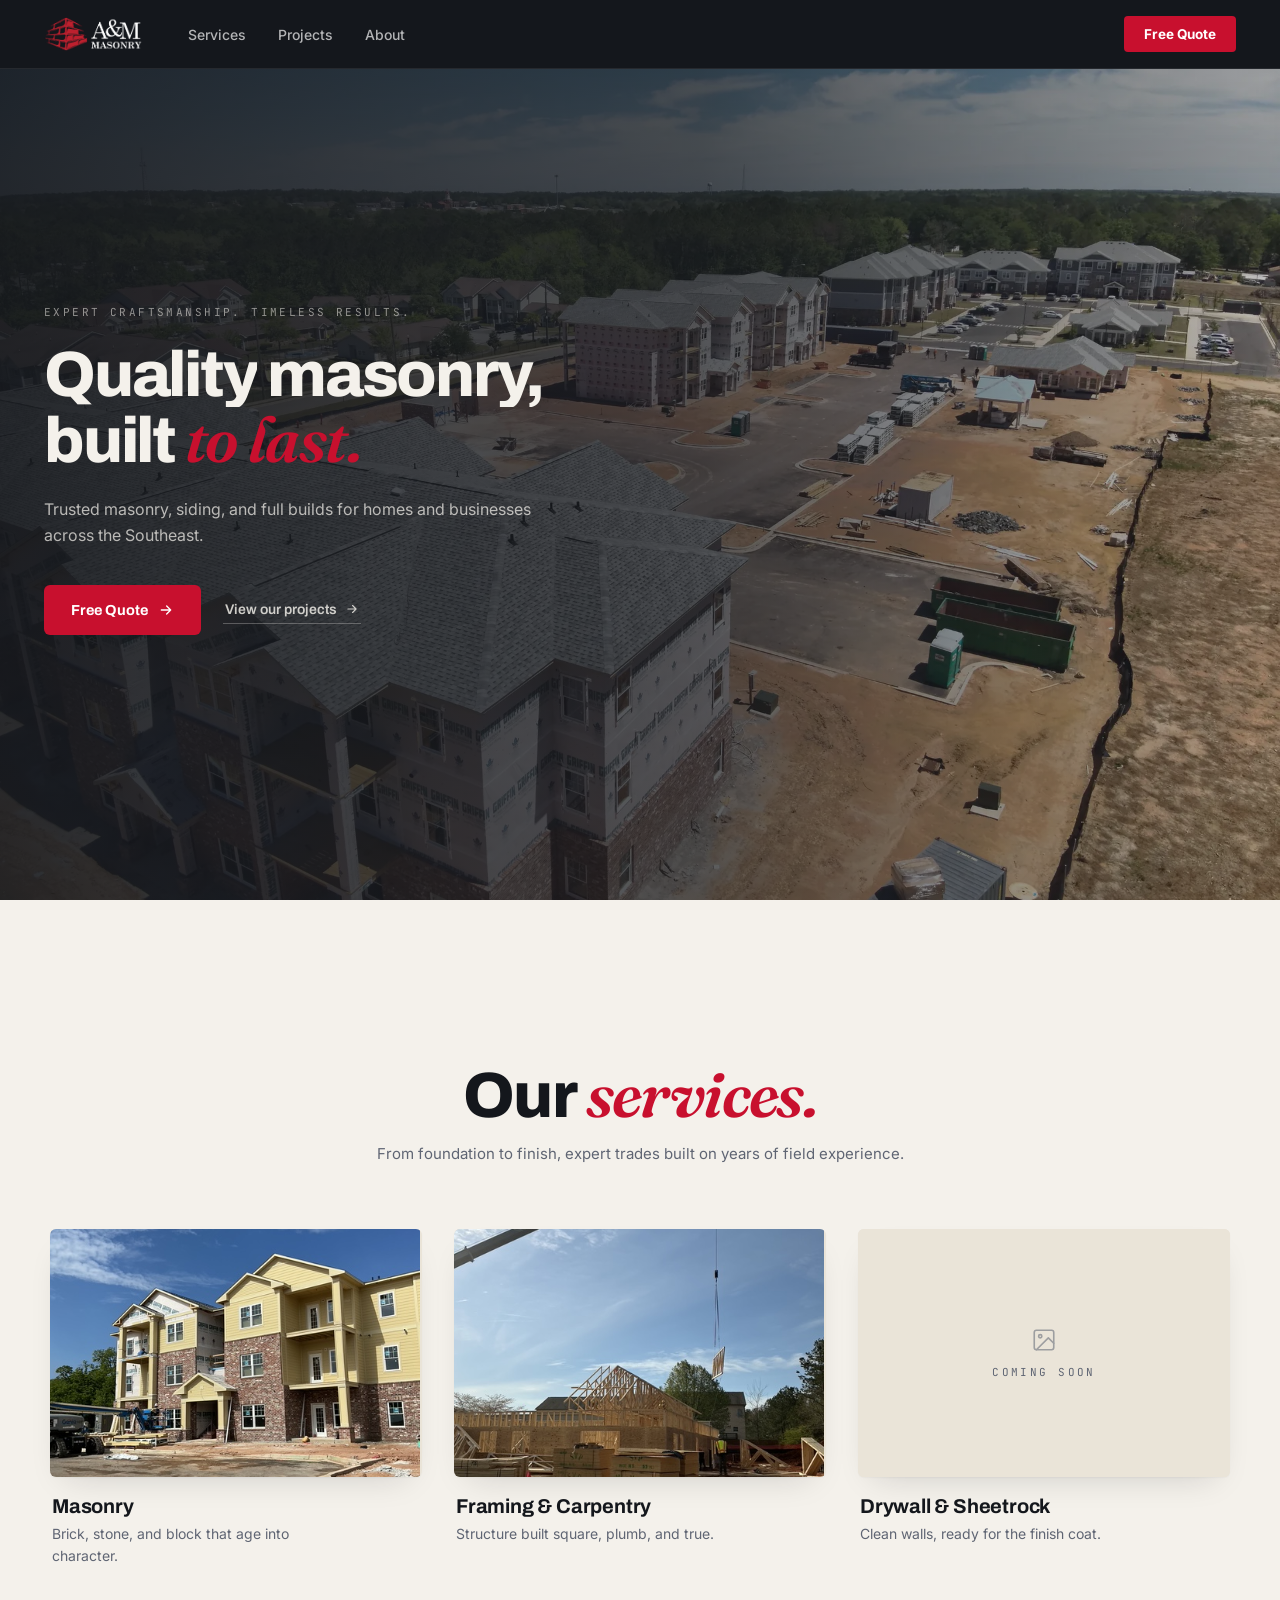
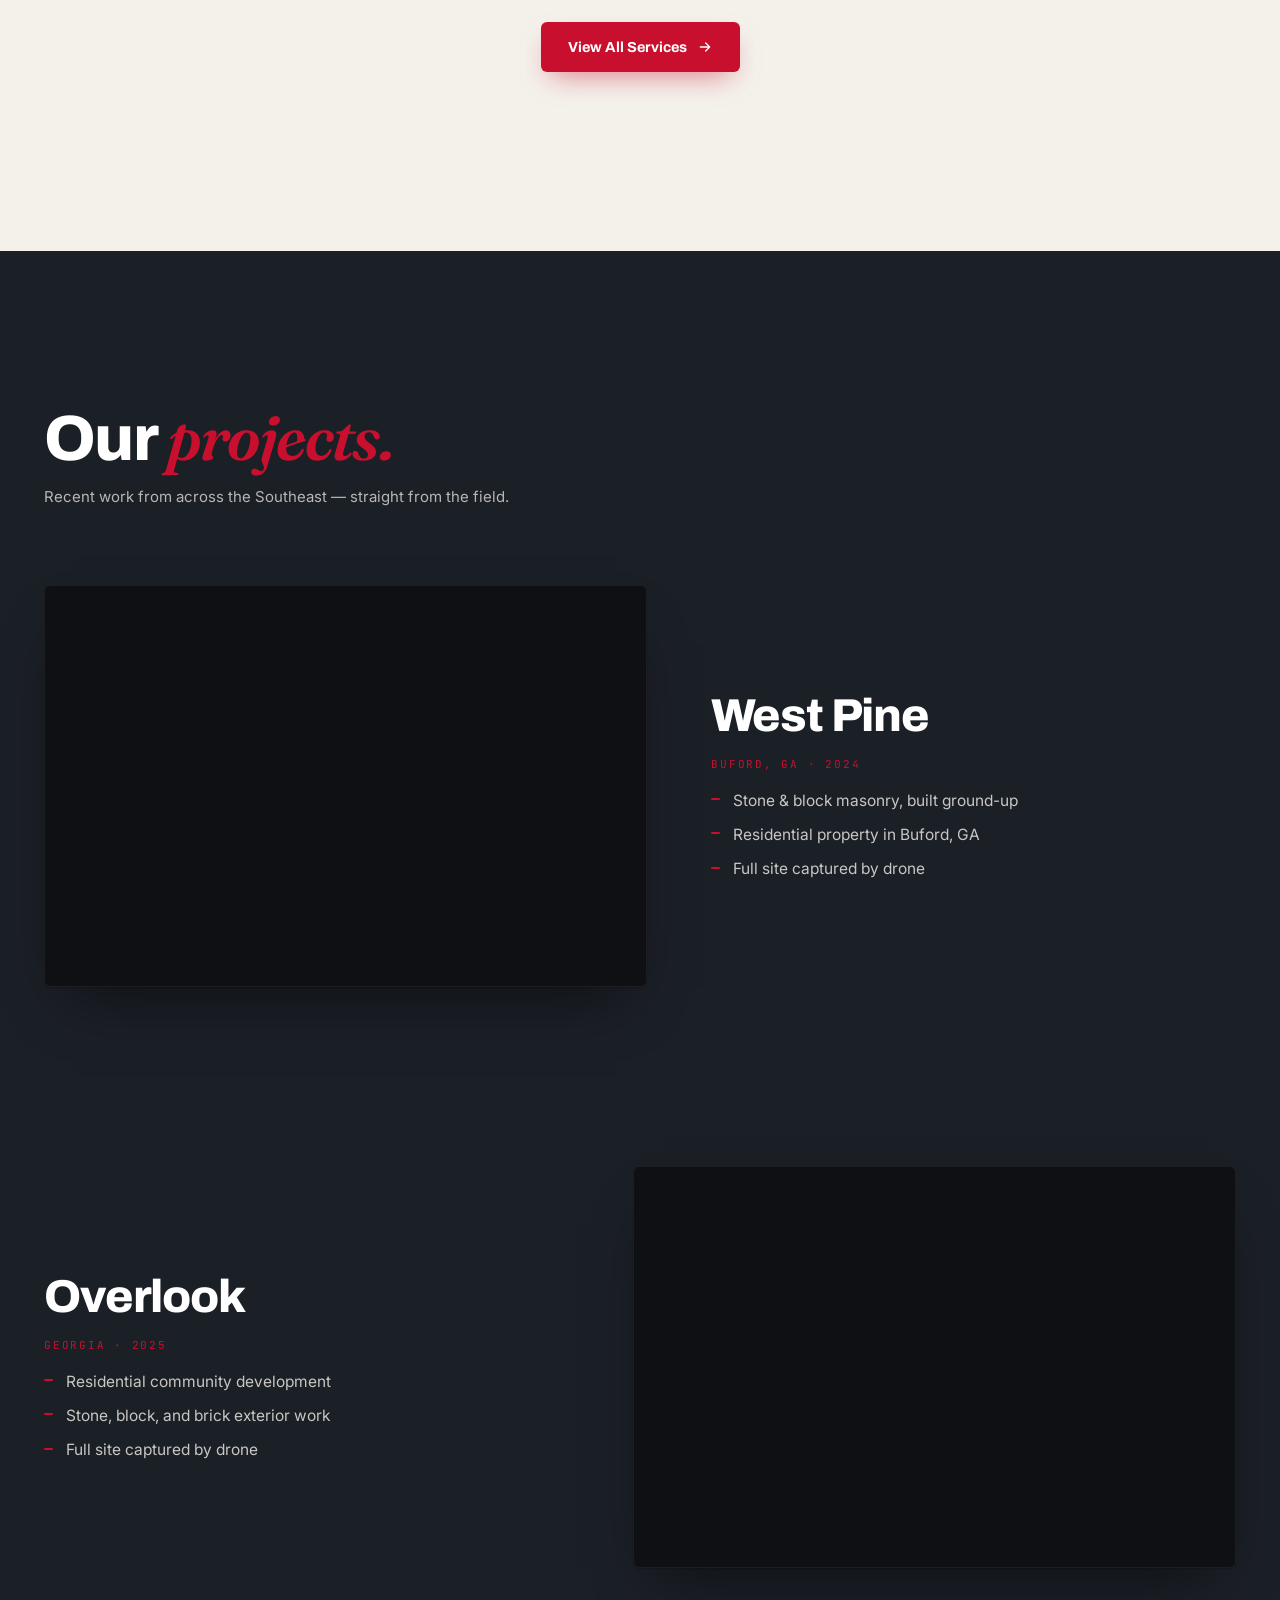
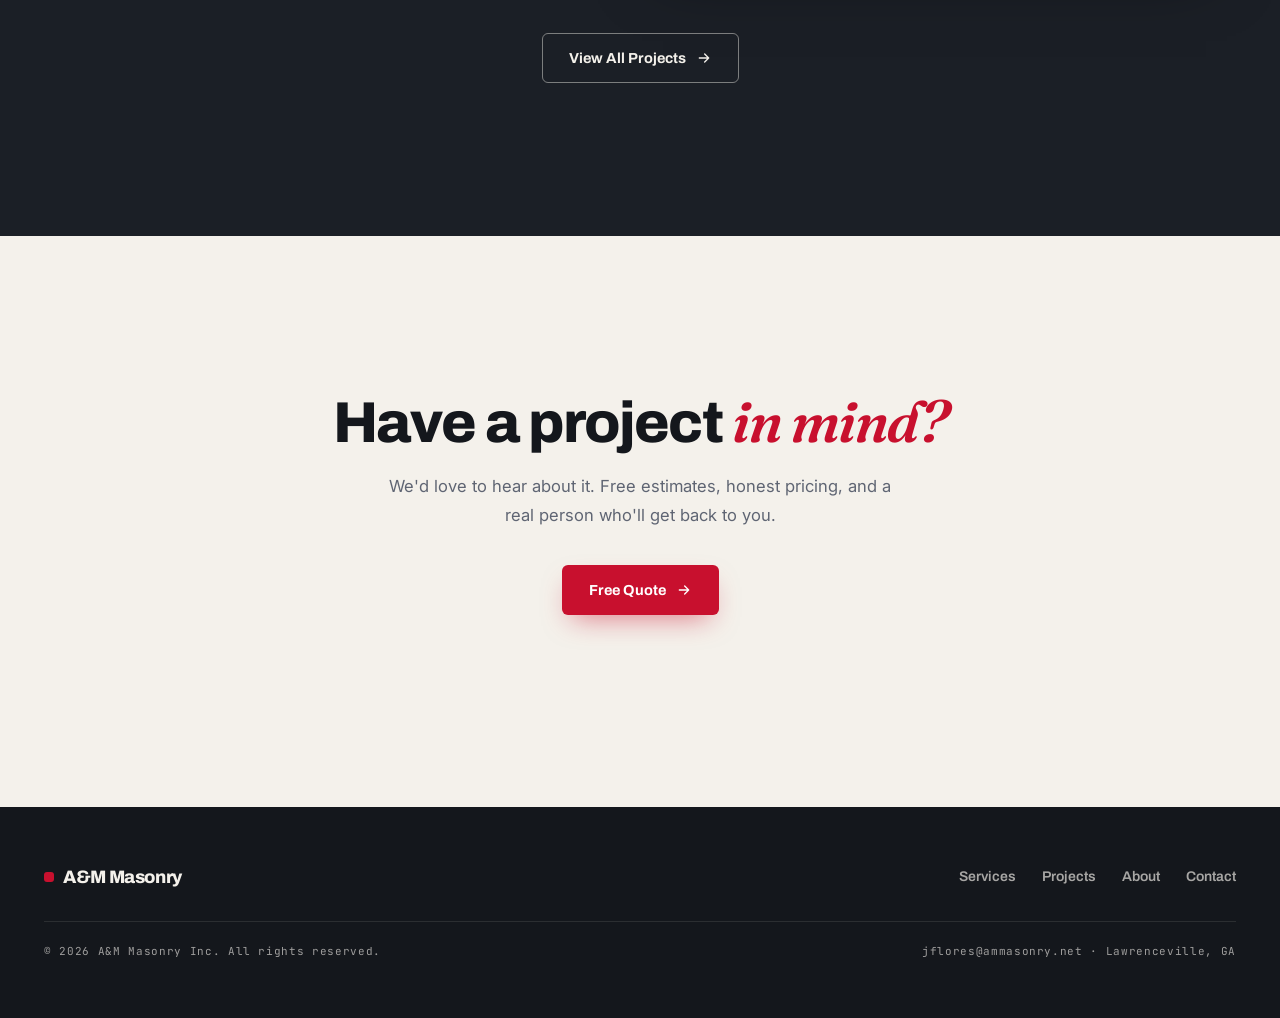
==== website/index.html @ 7e92945b "Remove the homepage intro section before services Drops the "Built on craftsmanship / Backed by expe" ====
<!doctype html>
<html lang="en">
<head>
<meta charset="utf-8" />
<meta name="viewport" content="width=device-width,initial-scale=1" />
<script>document.documentElement.classList.add('js');</script>
<title>A&amp;M Masonry Inc | Expert Masonry Services in Lawrenceville, GA</title>
<meta name="description" content="Trusted masonry, siding, and construction services in Lawrenceville, GA. Family-owned and fully insured." />
<meta property="og:type" content="website" />
<meta property="og:title" content="A&amp;M Masonry Inc | Expert Masonry Services in Lawrenceville, GA" />
<meta property="og:description" content="Trusted masonry, siding, and construction services in Lawrenceville, GA. Family-owned and fully insured." />
<meta property="og:image" content="https://ammasonryinc.co/assets/img/og-cover.jpg" />
<meta name="twitter:card" content="summary_large_image" />
<meta property="og:image:width" content="1200" />
<meta property="og:image:height" content="630" />
<meta property="og:image:alt" content="A&amp;M Masonry brick and stone exterior work" />
<meta property="og:url" content="https://ammasonryinc.co/" />
<meta property="og:site_name" content="A&amp;M Masonry Inc" />
<link rel="canonical" href="https://ammasonryinc.co/" />
<link rel="icon" type="image/png" href="assets/img/favicon-black.png" />
<script type="application/ld+json">
{
  "@context": "https://schema.org",
  "@type": "GeneralContractor",
  "@id": "https://ammasonryinc.co/#business",
  "name": "A&M Masonry Inc",
  "url": "https://ammasonryinc.co/",
  "image": "https://ammasonryinc.co/assets/img/og-cover.jpg",
  "email": "jflores@ammasonry.net",
  "description": "Family-owned masonry, siding, framing, and construction company serving Lawrenceville, GA and the Southeast.",
  "foundingDate": "2014",
  "priceRange": "$$",
  "address": {
    "@type": "PostalAddress",
    "addressLocality": "Lawrenceville",
    "addressRegion": "GA",
    "addressCountry": "US"
  },
  "areaServed": [
    { "@type": "State", "name": "Georgia" },
    { "@type": "State", "name": "North Carolina" },
    { "@type": "State", "name": "South Carolina" },
    { "@type": "State", "name": "Tennessee" },
    { "@type": "State", "name": "Alabama" }
  ],
  "knowsAbout": ["Masonry", "Brickwork", "Stone masonry", "Siding", "Framing", "Carpentry", "Drywall", "Painting"],
  "hasOfferCatalog": {
    "@type": "OfferCatalog",
    "name": "Construction Services",
    "itemListElement": [
      { "@type": "Offer", "itemOffered": { "@type": "Service", "name": "Masonry" } },
      { "@type": "Offer", "itemOffered": { "@type": "Service", "name": "Siding Installation" } },
      { "@type": "Offer", "itemOffered": { "@type": "Service", "name": "Framing & Carpentry" } },
      { "@type": "Offer", "itemOffered": { "@type": "Service", "name": "Drywall & Sheetrock" } },
      { "@type": "Offer", "itemOffered": { "@type": "Service", "name": "Painting & Coatings" } }
    ]
  }
}
</script>
<link rel="preload" as="image" href="assets/img/West%20Pine-web.webp" fetchpriority="high" />
<link rel="preconnect" href="https://fonts.googleapis.com" />
<link rel="preconnect" href="https://fonts.gstatic.com" crossorigin />
<link href="https://fonts.googleapis.com/css2?family=Archivo:wght@500;600;700;800;900&family=Inter:wght@400;500;600;700&family=Fraunces:opsz,wght@9..144,400;9..144,600;9..144,700;9..144,800&family=JetBrains+Mono:wght@400;500&display=swap" rel="stylesheet" />
<link rel="stylesheet" href="homepage.css" />
</head>
<body>

<!-- NAV -->
<nav class="nav">
  <div class="nav-inner">
    <a href="/" class="nav-brand">
      <img src="assets/img/am-logo-nav-h.png" alt="A&amp;M Masonry" width="462" height="160" />
    </a>
    <div class="nav-links" id="nav-links">
      <a href="/services">Services</a>
      <a href="/projects">Projects</a>
      <a href="/about">About</a>
      <div class="nav-mobile-cta">
        <a href="/contact" class="btn btn--primary">Free Quote <svg class="arr" viewBox="0 0 24 24" width="16" height="16" fill="none" stroke="currentColor" stroke-width="2" stroke-linecap="round" stroke-linejoin="round"><path d="M5 12h14M13 6l6 6-6 6"/></svg></a>
      </div>
    </div>
    <a href="/contact" class="nav-cta">Free Quote</a>
    <button class="nav-toggle" aria-label="Open menu" aria-expanded="false" aria-controls="nav-links" type="button">
      <span class="nav-toggle-bars"><span></span><span></span><span></span></span>
    </button>
  </div>
</nav>

<main>

<!-- HERO -->
<section class="hero" id="top">
  <img class="hero-poster" src="assets/img/West%20Pine-web.webp" alt="" aria-hidden="true" fetchpriority="high" decoding="async" />
  <video id="hero-vid-0" class="hero-bg-img" muted playsinline loop preload="auto" poster="assets/img/West%20Pine-web.webp">
    <source src="assets/video/West%20Point-mobile.mp4" type="video/mp4" media="(max-width: 768px)" />
    <source src="assets/video/West%20Point.MP4.mp4" type="video/mp4" />
  </video>
  <video id="hero-vid-1" class="hero-bg-img hero-bg-img--secondary" muted playsinline preload="none">
    <source src="assets/video/West%20pine.MP4.mp4" type="video/mp4" />
  </video>
  <div class="hero-overlay"></div>
  <div class="wrap">
    <div class="hero-center">
      <div class="hero-eyebrow">Expert Craftsmanship. Timeless Results.</div>
      <h1 class="hero-h">
        <span style="white-space:nowrap">
          <span class="word"><span style="animation-delay:.05s">Quality</span></span>
          <span class="word"><span style="animation-delay:.18s">masonry,</span></span>
        </span><br>
        <span class="word"><span style="animation-delay:.32s">built</span></span>
        <span class="word"><span class="accent" style="animation-delay:.46s">to last.</span></span>
      </h1>
      <p class="hero-sub">Trusted masonry, siding, and full builds for homes and businesses across the Southeast.</p>
      <div class="hero-cta">
        <a href="/contact" class="btn btn--primary">Free Quote <svg class="arr" viewBox="0 0 24 24" width="16" height="16" fill="none" stroke="currentColor" stroke-width="2" stroke-linecap="round" stroke-linejoin="round"><path d="M5 12h14M13 6l6 6-6 6"/></svg></a>
        <a href="#projects" class="hero-link">View our projects <svg viewBox="0 0 24 24" width="14" height="14" fill="none" stroke="currentColor" stroke-width="2" stroke-linecap="round" stroke-linejoin="round" aria-hidden="true"><path d="M5 12h14M13 6l6 6-6 6"/></svg></a>
      </div>
    </div>
  </div>
</section>

<!-- SERVICES -->
<section class="section svc" id="services">
  <div class="wrap">
    <div class="svc-head reveal">
      <h2>Our <span class="accent">services.</span></h2>
      <p class="lede" style="margin:14px auto 0">From foundation to finish, expert trades built on years of field experience.</p>
    </div>
    <div class="svc-grid">

      <div class="svc-card reveal" data-delay="0">
        <div class="svc-card-img">
          <img src="assets/img/Brick/brick-front-1.jpg" alt="Masonry brickwork on a residential exterior" width="640" height="480" loading="lazy" />
        </div>
        <div class="svc-card-info">
          <h3 class="svc-card-title">Masonry</h3>
          <p class="svc-card-sub">Brick, stone, and block that age into character.</p>
        </div>
      </div>

      <div class="svc-card reveal" data-delay="80">
        <div class="svc-card-img">
          <img src="assets/img/Framing/framing-ground-2.jpg" alt="Framing work on a residential build" width="640" height="480" loading="lazy" />
        </div>
        <div class="svc-card-info">
          <h3 class="svc-card-title">Framing &amp; Carpentry</h3>
          <p class="svc-card-sub">Structure built square, plumb, and true.</p>
        </div>
      </div>

      <div class="svc-card reveal" data-delay="160">
        <div class="svc-card-img">
          <div class="coming-soon">
            <svg viewBox="0 0 24 24" width="26" height="26" fill="none" stroke="currentColor" stroke-width="1.5" stroke-linecap="round" stroke-linejoin="round"><rect x="3" y="3" width="18" height="18" rx="2"/><circle cx="8.5" cy="8.5" r="1.5"/><path d="M21 15l-5-5L5 21"/></svg>
            <span>Coming Soon</span>
          </div>
        </div>
        <div class="svc-card-info">
          <h3 class="svc-card-title">Drywall &amp; Sheetrock</h3>
          <p class="svc-card-sub">Clean walls, ready for the finish coat.</p>
        </div>
      </div>

    </div>

    <div class="svc-foot reveal">
      <a class="btn btn--primary" href="/services">View All Services <svg class="arr" viewBox="0 0 24 24" width="16" height="16" fill="none" stroke="currentColor" stroke-width="2" stroke-linecap="round" stroke-linejoin="round"><path d="M5 12h14M13 6l6 6-6 6"/></svg></a>
    </div>
  </div>
</section>

<!-- PROJECTS -->
<section class="section proj-rows" id="projects">
  <div class="wrap">
    <div class="proj-rows-head reveal">
      <h2>Our <span class="accent">projects.</span></h2>
      <p class="lede">Recent work from across the Southeast — straight from the field.</p>
    </div>

    <div class="pfrows">

      <article class="pfrow reveal" data-delay="0">
        <div class="pfrow-media">
          <video muted loop playsinline preload="none">
            <source src="assets/video/projects/west-pine-1.MP4.mp4" type="video/mp4" />
          </video>
        </div>
        <div class="pfrow-info">
          <h3 class="pfrow-title">West Pine</h3>
          <span class="pfrow-tag">Buford, GA · 2024</span>
          <ul class="pfrow-list">
            <li>Stone &amp; block masonry, built ground-up</li>
            <li>Residential property in Buford, GA</li>
            <li>Full site captured by drone</li>
          </ul>
        </div>
      </article>

      <article class="pfrow reveal" data-delay="0">
        <div class="pfrow-media">
          <video muted loop playsinline preload="none">
            <source src="assets/video/projects/overlook/Overlook%20bld%20200.MP4.mp4" type="video/mp4" />
          </video>
        </div>
        <div class="pfrow-info">
          <h3 class="pfrow-title">Overlook</h3>
          <span class="pfrow-tag">Georgia · 2025</span>
          <ul class="pfrow-list">
            <li>Residential community development</li>
            <li>Stone, block, and brick exterior work</li>
            <li>Full site captured by drone</li>
          </ul>
        </div>
      </article>

    </div>

    <div class="proj-foot reveal">
      <a href="/projects" class="btn btn--out">View All Projects <svg class="arr" viewBox="0 0 24 24" width="16" height="16" fill="none" stroke="currentColor" stroke-width="2" stroke-linecap="round" stroke-linejoin="round"><path d="M5 12h14M13 6l6 6-6 6"/></svg></a>
    </div>

  </div>
</section>

<!-- CLOSING CTA -->
<section class="section close-sec">
  <div class="wrap">
    <div class="close-inner reveal">
      <h2 class="close-h">Have a project <span class="accent">in mind?</span></h2>
      <p class="close-p">We'd love to hear about it. Free estimates, honest pricing, and a real person who'll get back to you.</p>
      <a class="btn btn--primary close-btn" href="/contact">Free Quote <svg class="arr" viewBox="0 0 24 24" width="16" height="16" fill="none" stroke="currentColor" stroke-width="2" stroke-linecap="round" stroke-linejoin="round"><path d="M5 12h14M13 6l6 6-6 6"/></svg></a>
    </div>
  </div>
</section>

</main>

<!-- FOOTER -->
<footer class="site-footer">
  <div class="wrap">
    <div class="sf-top">
      <a href="/" class="sf-brand"><span class="sf-dot"></span>A&amp;M Masonry</a>
      <nav class="sf-nav" aria-label="Footer">
        <a href="/services">Services</a>
        <a href="/projects">Projects</a>
        <a href="/about">About</a>
        <a href="/contact">Contact</a>
      </nav>
    </div>
    <div class="sf-base">
      <span>© <span data-year></span> A&amp;M Masonry Inc. All rights reserved.</span>
      <span class="sf-meta"><a href="mailto:jflores@ammasonry.net">jflores@ammasonry.net</a> · Lawrenceville, GA</span>
    </div>
  </div>
</footer>

<script src="assets/lenis.min.js"></script>
<script src="homepage.js"></script>
</body>
</html>
---- website/homepage.css ----
/* ============================================================
   A&M Masonry — Homepage Stylesheet
   ============================================================ */

:root {
  --crimson: #C8102E;
  --crimson-deep: #A60C25;
  --ink: #14171C;
  --ink-2: #1B1F26;
  --paper: #F4F1EB;
  --paper-2: #EAE4D8;
  --line: rgba(20,23,28,0.10);
  --line-d: rgba(244,241,235,0.10);
  --muted: #5F6573;
  --muted-d: rgba(244,241,235,0.62);
  --maxw: 1280px;
  --gut: clamp(28px,4vw,44px);
  --display: 'Archivo', system-ui, sans-serif;
  --serif: 'Fraunces', Georgia, serif;
  --body: 'Inter', system-ui, sans-serif;
  --mono: 'JetBrains Mono', ui-monospace, monospace;
}
*, *::before, *::after { box-sizing: border-box; }
html, body { margin: 0; padding: 0; }
html { scroll-behavior: smooth; scroll-padding-top: 90px; }
body { font-family: var(--body); color: var(--ink); background: var(--paper); -webkit-font-smoothing: antialiased; text-rendering: optimizeLegibility; overflow-x: hidden; }
img { max-width: 100%; display: block; }
a { color: inherit; text-decoration: none; }
button { font: inherit; cursor: pointer; border: 0; background: none; color: inherit; }
::selection { background: var(--crimson); color: #fff; }

.wrap { max-width: var(--maxw); margin: 0 auto; padding: 0 var(--gut); }
.eyebrow { font-family: var(--mono); font-size: 11px; letter-spacing: .22em; text-transform: uppercase; color: var(--crimson); font-weight: 500; }
.lede { font-size: clamp(15px,1.1vw,17px); color: var(--muted); max-width: 62ch; line-height: 1.55; }
.section { padding: clamp(104px,12vw,200px) 0; }
.accent { color: var(--crimson); }
.it { font-family: var(--serif); font-style: italic; font-weight: 600; white-space: nowrap; }

/* ── NAV ─────────────────────────────────────────────────── */
.nav { position: fixed; top: 0; left: 0; right: 0; z-index: 100; background: var(--ink); border-bottom: 1px solid rgba(255,255,255,0.08); transition: background .3s ease, border-color .3s ease, backdrop-filter .3s ease, box-shadow .3s ease; }
.nav.is-scrolled { background: rgba(20,23,28,0.78); backdrop-filter: saturate(140%) blur(14px); -webkit-backdrop-filter: saturate(140%) blur(14px); border-bottom-color: rgba(255,255,255,0.04); box-shadow: 0 1px 0 rgba(0,0,0,0.05), 0 8px 24px -16px rgba(0,0,0,0.4); }
.nav-inner { max-width: var(--maxw); margin: 0 auto; padding: 0 var(--gut); display: flex; align-items: center; height: 68px; gap: 32px; color: #fff; transition: height .3s ease; }
.nav.is-scrolled .nav-inner { height: 60px; }
.nav-brand { display: flex; align-items: center; flex-shrink: 0; }
.nav-brand img { height: 34px; width: auto; display: block; }
.nav-links { display: flex; align-items: center; gap: 4px; flex: 1; }
.nav-links a { padding: 8px 14px; border-radius: 4px; font-size: 14px; font-weight: 500; color: rgba(255,255,255,0.68); transition: color .2s; }
.nav-links a:hover { color: #fff; }
.nav-cta { padding: 10px 20px; border-radius: 4px; background: var(--crimson); color: #fff; font-weight: 700; font-size: 13.5px; transition: background .2s, opacity .2s; flex-shrink: 0; }
.nav-cta:hover { background: var(--crimson-deep); }

.nav-toggle { display: none; width: 40px; height: 40px; border: 0; background: transparent; padding: 0; cursor: pointer; color: #fff; flex-shrink: 0; }
.nav-toggle-bars { position: relative; display: block; width: 22px; height: 16px; margin: 0 auto; }
.nav-toggle-bars span { position: absolute; left: 0; right: 0; height: 2px; background: currentColor; border-radius: 1px; transition: transform .25s, opacity .25s, top .25s; }
.nav-toggle-bars span:nth-child(1) { top: 0; }
.nav-toggle-bars span:nth-child(2) { top: 7px; }
.nav-toggle-bars span:nth-child(3) { top: 14px; }
.nav-toggle[aria-expanded="true"] .nav-toggle-bars span:nth-child(1) { top: 7px; transform: rotate(45deg); }
.nav-toggle[aria-expanded="true"] .nav-toggle-bars span:nth-child(2) { opacity: 0; }
.nav-toggle[aria-expanded="true"] .nav-toggle-bars span:nth-child(3) { top: 7px; transform: rotate(-45deg); }

.nav-mobile-cta { display: none; }
.nav-mobile-phone { display: none; }

@media (max-width: 760px) {
  .nav-inner { gap: 12px; }
  .nav-toggle { display: block; }
  .nav-cta { margin-left: auto; padding: 8px 14px; font-size: 12.5px; }
  body.nav-open .nav-cta { opacity: 0; pointer-events: none; }
  /* backdrop-filter makes .nav a containing block for fixed children,
     which breaks the fixed menu panel — drop it while the menu is open */
  body.nav-open .nav { background: var(--ink); backdrop-filter: none; -webkit-backdrop-filter: none; box-shadow: none; }
  .nav-links {
    position: fixed;
    top: 68px; left: 0; right: 0; bottom: 0;
    background: var(--ink);
    flex-direction: column;
    align-items: stretch;
    gap: 0;
    padding: 28px 24px 40px;
    z-index: 99;
    opacity: 0;
    transition: opacity .3s ease;
    pointer-events: none;
    overflow-y: auto;
  }
  .nav-links.is-open { opacity: 1; pointer-events: auto; }
  .nav-links a {
    padding: 18px 4px;
    font-family: var(--display);
    font-weight: 700;
    font-size: 22px;
    color: rgba(255,255,255,0.78);
    border-bottom: 1px solid rgba(255,255,255,0.08);
    border-radius: 0;
  }
  .nav-mobile-cta {
    display: flex;
    flex-direction: column;
    gap: 14px;
    margin-top: 28px;
    padding-top: 8px;
  }
  .nav-mobile-cta .btn {
    justify-content: center;
    padding: 16px 26px;
    font-size: 14.5px;
    border-radius: 6px;
    border: 1.5px solid transparent;
    color: #fff;
  }
  .nav-mobile-cta .nav-mobile-phone {
    display: block;
    text-align: center;
    color: rgba(255,255,255,0.72);
    font-family: var(--mono);
    font-weight: 500;
    font-size: 14px;
    letter-spacing: .04em;
    padding: 12px 0 4px;
    border-bottom: 0;
  }
}
@media (prefers-reduced-motion: reduce) {
  .nav-links { transition: none; }
  .nav-toggle-bars span { transition: none; }
}

/* ── HERO ────────────────────────────────────────────────── */
.hero { position: relative; background: var(--ink); color: var(--paper); overflow: hidden; padding: 120px 0 80px; min-height: 100vh; min-height: 100svh; display: flex; align-items: center; }
.hero-poster { position: absolute; inset: 0; width: 100%; height: 100%; object-fit: cover; z-index: 0; }
.hero-bg-img { position: absolute; inset: 0; width: 100%; height: 100%; object-fit: cover; z-index: 1; opacity: 0; transition: opacity 1.6s cubic-bezier(.4,0,.2,1); }
.hero-bg-img.is-playing { opacity: 1; }
.hero-bg-img--secondary { opacity: 0; }
@media (prefers-reduced-motion: reduce) {
  .hero-bg-img { transition: none; }
}
.hero-overlay { position: absolute; inset: 0; z-index: 1; background: linear-gradient(to right, rgba(20,23,28,0.90) 0%, rgba(20,23,28,0.70) 55%, rgba(20,23,28,0.25) 100%); }
.hero .wrap { position: relative; z-index: 2; width: 100%; }
.hero-center { position: relative; z-index: 2; max-width: 620px; }
.hero-eyebrow { font-family: var(--mono); font-size: 11px; letter-spacing: .22em; text-transform: uppercase; color: rgba(244,241,235,0.55); margin-bottom: 24px; animation: fadeUp .8s cubic-bezier(.2,.8,.2,1) .35s both; }
.hero-h { font-family: var(--display); font-weight: 800; letter-spacing: -0.035em; line-height: 1; font-size: clamp(42px,5vw,76px); margin: 0; }
.hero-h .accent { font-family: var(--serif); font-style: italic; font-weight: 600; letter-spacing: -0.02em; color: var(--crimson); }
.hero-h .word { display: inline-block; overflow: hidden; vertical-align: bottom; }
.hero-h .word > span { display: inline-block; animation: rise 1s cubic-bezier(.2,.85,.2,1) both; }
.hero-sub { margin: 24px 0 0; max-width: 50ch; font-size: 16px; line-height: 1.6; color: rgba(244,241,235,0.72); animation: fadeUp .8s cubic-bezier(.2,.8,.2,1) .9s both; }
.hero-cta { display: flex; gap: 22px; flex-wrap: wrap; align-items: center; margin-top: 36px; animation: fadeUp .8s cubic-bezier(.2,.8,.2,1) 1.1s both; }
.hero-link { display: inline-flex; align-items: center; gap: 8px; font-family: var(--display); font-weight: 600; font-size: 14px; color: rgba(244,241,235,0.82); padding: 6px 2px; border-bottom: 1px solid rgba(244,241,235,0.28); transition: color .2s, border-color .2s, gap .2s; }
.hero-link:hover { color: #fff; border-color: #fff; gap: 12px; }

/* ── BUTTONS ─────────────────────────────────────────────── */
.btn { display: inline-flex; align-items: center; gap: 10px; padding: 16px 26px; border-radius: 6px; font-family: var(--display); font-weight: 700; font-size: 14.5px; transition: transform .2s, background .2s, color .2s, border-color .2s; border: 1.5px solid transparent; cursor: pointer; }
.btn .arr { transition: transform .25s; }
.btn:hover .arr { transform: translateX(4px); }
.btn--primary { background: var(--crimson); color: #fff; }
.btn--primary:hover { background: var(--crimson-deep); }
.btn--out { border-color: var(--ink); color: var(--ink); }
.btn--out:hover { background: var(--ink); color: #fff; }

/* ── SERVICES ────────────────────────────────────────────── */
.svc { background: var(--paper); padding-bottom: clamp(128px,14vw,200px); }
.svc-head { text-align: center; margin-bottom: clamp(48px,5vw,72px); }
.svc-head h2 { font-family: var(--display); font-weight: 800; font-size: clamp(40px,5vw,68px); letter-spacing: -0.025em; line-height: 1; margin: 8px 0 0; }
.svc-head h2 .accent { font-family: var(--serif); font-style: italic; font-weight: 600; }
.svc-grid { display: grid; grid-template-columns: repeat(3, 1fr); gap: 32px; max-width: 1180px; margin: 0 auto; }
.svc-card { display: flex; flex-direction: column; gap: 18px; }
.svc-card-img { aspect-ratio: 3/2; position: relative; overflow: hidden; border-radius: 6px; background: var(--paper-2); box-shadow: 0 1px 2px rgba(20,23,28,0.04), 0 14px 32px -16px rgba(20,23,28,0.18); transition: box-shadow .55s cubic-bezier(.22,.61,.36,1); }
.svc-card:hover .svc-card-img { box-shadow: 0 2px 8px rgba(20,23,28,0.07), 0 26px 50px -20px rgba(20,23,28,0.30); }
.svc-card-img img { position: absolute; inset: -2px; width: calc(100% + 4px); height: calc(100% + 4px); object-fit: cover; display: block; }
.coming-soon { position: absolute; inset: 0; display: flex; flex-direction: column; align-items: center; justify-content: center; gap: 12px; background: var(--paper-2); color: var(--muted); }
.coming-soon svg { opacity: 0.55; }
.coming-soon span { font-family: var(--mono); font-size: 11px; letter-spacing: 0.22em; text-transform: uppercase; }
.svc-card-info { padding: 0 2px; }
.svc-card-title { font-family: var(--display); font-weight: 700; font-size: 20px; letter-spacing: -0.01em; color: var(--ink); margin: 0 0 6px; }
.svc-card-sub { font-family: var(--body); font-size: 14px; line-height: 1.55; color: var(--muted); margin: 0; max-width: 34ch; }
.svc-foot { display: flex; justify-content: center; margin-top: 56px; }
.svc-foot .btn { box-shadow: 0 12px 28px -10px rgba(200,16,46,0.55); }
.svc-foot .btn:hover { transform: translateY(-2px); box-shadow: 0 18px 36px -12px rgba(200,16,46,0.65); }
@media (max-width: 760px) {
  .svc-grid { grid-template-columns: 1fr; gap: 24px; max-width: 460px; }
  .svc-card-title { font-size: 18px; }
  .svc-foot { margin-top: 36px; }
}

/* ── PROJECTS (dark feature rows) ────────────────────────── */
.proj-rows { background: var(--ink-2); color: var(--paper); }
.proj-rows-head { text-align: left; margin-bottom: clamp(52px,6vw,80px); max-width: 720px; }
.proj-rows-head h2 { font-family: var(--display); font-weight: 800; font-size: clamp(40px,5vw,68px); letter-spacing: -0.025em; line-height: 1; margin: 0; color: #fff; }
.proj-rows-head h2 .accent { font-family: var(--serif); font-style: italic; font-weight: 600; }
.proj-rows-head .lede { margin: 14px 0 0; max-width: 560px; color: rgba(244,241,235,0.72); }

.pfrows { display: flex; flex-direction: column; gap: clamp(120px,14vw,220px); }
.pfrow { display: grid; grid-template-columns: 1.15fr 1fr; grid-template-areas: "media info"; column-gap: clamp(36px,5vw,72px); align-items: center; }
.pfrow:nth-child(even) { grid-template-columns: 1fr 1.15fr; grid-template-areas: "info media"; }

.pfrow-media { grid-area: media; position: relative; overflow: hidden; border-radius: 6px; aspect-ratio: 3/2; background: #0E1014; border: 1px solid rgba(255,255,255,0.06); box-shadow: 0 1px 2px rgba(0,0,0,0.2), 0 30px 60px -30px rgba(0,0,0,0.6); }
.pfrow-media video { position: absolute; inset: -2px; width: calc(100% + 4px); height: calc(100% + 4px); object-fit: cover; display: block; }

.pfrow-info { grid-area: info; min-width: 0; }
.pfrow-title { font-family: var(--display); font-weight: 800; font-size: clamp(30px,3.6vw,48px); letter-spacing: -0.025em; line-height: 1.05; color: #fff; margin: 0 0 12px; }
.pfrow-tag { display: inline-block; font-family: var(--mono); font-size: 11px; letter-spacing: .16em; text-transform: uppercase; color: var(--crimson); margin-bottom: 18px; }
.pfrow-desc { font-size: 15.5px; line-height: 1.7; color: rgba(244,241,235,0.72); margin: 0; max-width: 46ch; }
.pfrow-list { list-style: none; margin: 0; padding: 0; display: flex; flex-direction: column; gap: 11px; max-width: 46ch; }
.pfrow-list li { position: relative; padding-left: 22px; font-size: 15.5px; line-height: 1.5; color: rgba(244,241,235,0.8); }
.pfrow-list li::before { content: ""; position: absolute; left: 0; top: 0.6em; width: 9px; height: 2px; background: var(--crimson); border-radius: 1px; }

.proj-foot { display: flex; justify-content: center; margin-top: clamp(48px,5vw,72px); }
.proj-rows .btn--out { border-color: rgba(244,241,235,0.45); color: var(--paper); }
.proj-rows .btn--out:hover { background: var(--paper); border-color: var(--paper); color: var(--ink); }

@media (max-width: 860px) {
  .pfrow, .pfrow:nth-child(even) { grid-template-columns: 1fr; grid-template-areas: "media" "info"; row-gap: 24px; }
  .pfrow-media { aspect-ratio: auto; height: 0; padding-bottom: 56.25%; } /* 16:9 via padding — avoids empty-box aspect-ratio collapse (iOS Safari) */
}

/* ── CLOSING CTA ────────────────────────────────────────── */
.close-sec { background: var(--paper); padding: clamp(104px,12vw,200px) 0 clamp(144px,15vw,240px); }
.close-inner { max-width: 720px; margin: 0 auto; text-align: center; display: flex; flex-direction: column; align-items: center; }
.close-h { font-family: var(--display); font-weight: 800; font-size: clamp(36px,4.5vw,60px); letter-spacing: -0.025em; line-height: 1.1; color: var(--ink); margin: 0 0 18px; }
.close-h .accent { font-family: var(--serif); font-style: italic; font-weight: 600; color: var(--crimson); }
.close-p { font-family: var(--body); font-size: clamp(16px,1.3vw,18px); line-height: 1.7; color: var(--muted); margin: 0 0 36px; max-width: 52ch; }
.close-btn { box-shadow: 0 12px 28px -10px rgba(200,16,46,0.55); }
.close-btn:hover { transform: translateY(-2px); box-shadow: 0 18px 36px -12px rgba(200,16,46,0.65); }

/* ── FOOTER ──────────────────────────────────────────────── */
.site-footer { background: var(--ink); color: var(--paper); padding: clamp(44px,5vw,60px) 0; }
.sf-top { display: flex; align-items: center; justify-content: space-between; flex-wrap: wrap; gap: 18px 36px; }
.sf-brand { display: inline-flex; align-items: center; gap: 9px; font-family: var(--display); font-weight: 800; font-size: 18px; letter-spacing: -0.02em; color: var(--paper); }
.sf-dot { width: 10px; height: 10px; background: var(--crimson); border-radius: 3px; flex-shrink: 0; }
.sf-nav { display: flex; flex-wrap: wrap; gap: 10px 26px; }
.sf-nav a { font-family: var(--display); font-weight: 600; font-size: 14px; color: var(--paper); opacity: .66; transition: opacity .2s ease, color .2s ease; }
.sf-nav a:hover { opacity: 1; color: var(--crimson); }
.sf-base { margin-top: clamp(26px,3vw,34px); padding-top: 22px; border-top: 1px solid var(--line-d); display: flex; justify-content: space-between; align-items: center; flex-wrap: wrap; gap: 6px 24px; font-family: var(--mono); font-size: 11px; letter-spacing: .06em; color: var(--muted-d); }
.sf-meta a { color: var(--muted-d); transition: color .2s ease; }
.sf-meta a:hover { color: var(--crimson); }
@media (max-width: 560px) {
  .sf-top { flex-direction: column; align-items: flex-start; gap: 16px; }
  .sf-base { flex-direction: column; align-items: flex-start; gap: 8px; }
}

/* ── REVEAL ──────────────────────────────────────────────── */
.reveal { opacity: 0; transform: translateY(36px); transition: opacity 1.2s cubic-bezier(.16,1,.3,1), transform 1.2s cubic-bezier(.16,1,.3,1); will-change: opacity, transform; }
.reveal.in { opacity: 1; transform: none; }
@media (prefers-reduced-motion: reduce) {
  .reveal { opacity: 1; transform: none; transition: none; }
}

/* ── LAZY IMAGE FADE-IN ──────────────────────────────────── */
.js img[loading="lazy"] { opacity: 0; transition: opacity .6s ease; }
.js img[loading="lazy"].is-loaded { opacity: 1; }
@media (prefers-reduced-motion: reduce) {
  .js img[loading="lazy"] { opacity: 1; transition: none; }
}

/* ── KEYFRAMES ───────────────────────────────────────────── */
@keyframes rise { from { transform: translateY(110%); } to { transform: translateY(0); } }
@keyframes fadeUp { from { opacity: 0; transform: translateY(18px); } to { opacity: 1; transform: translateY(0); } }
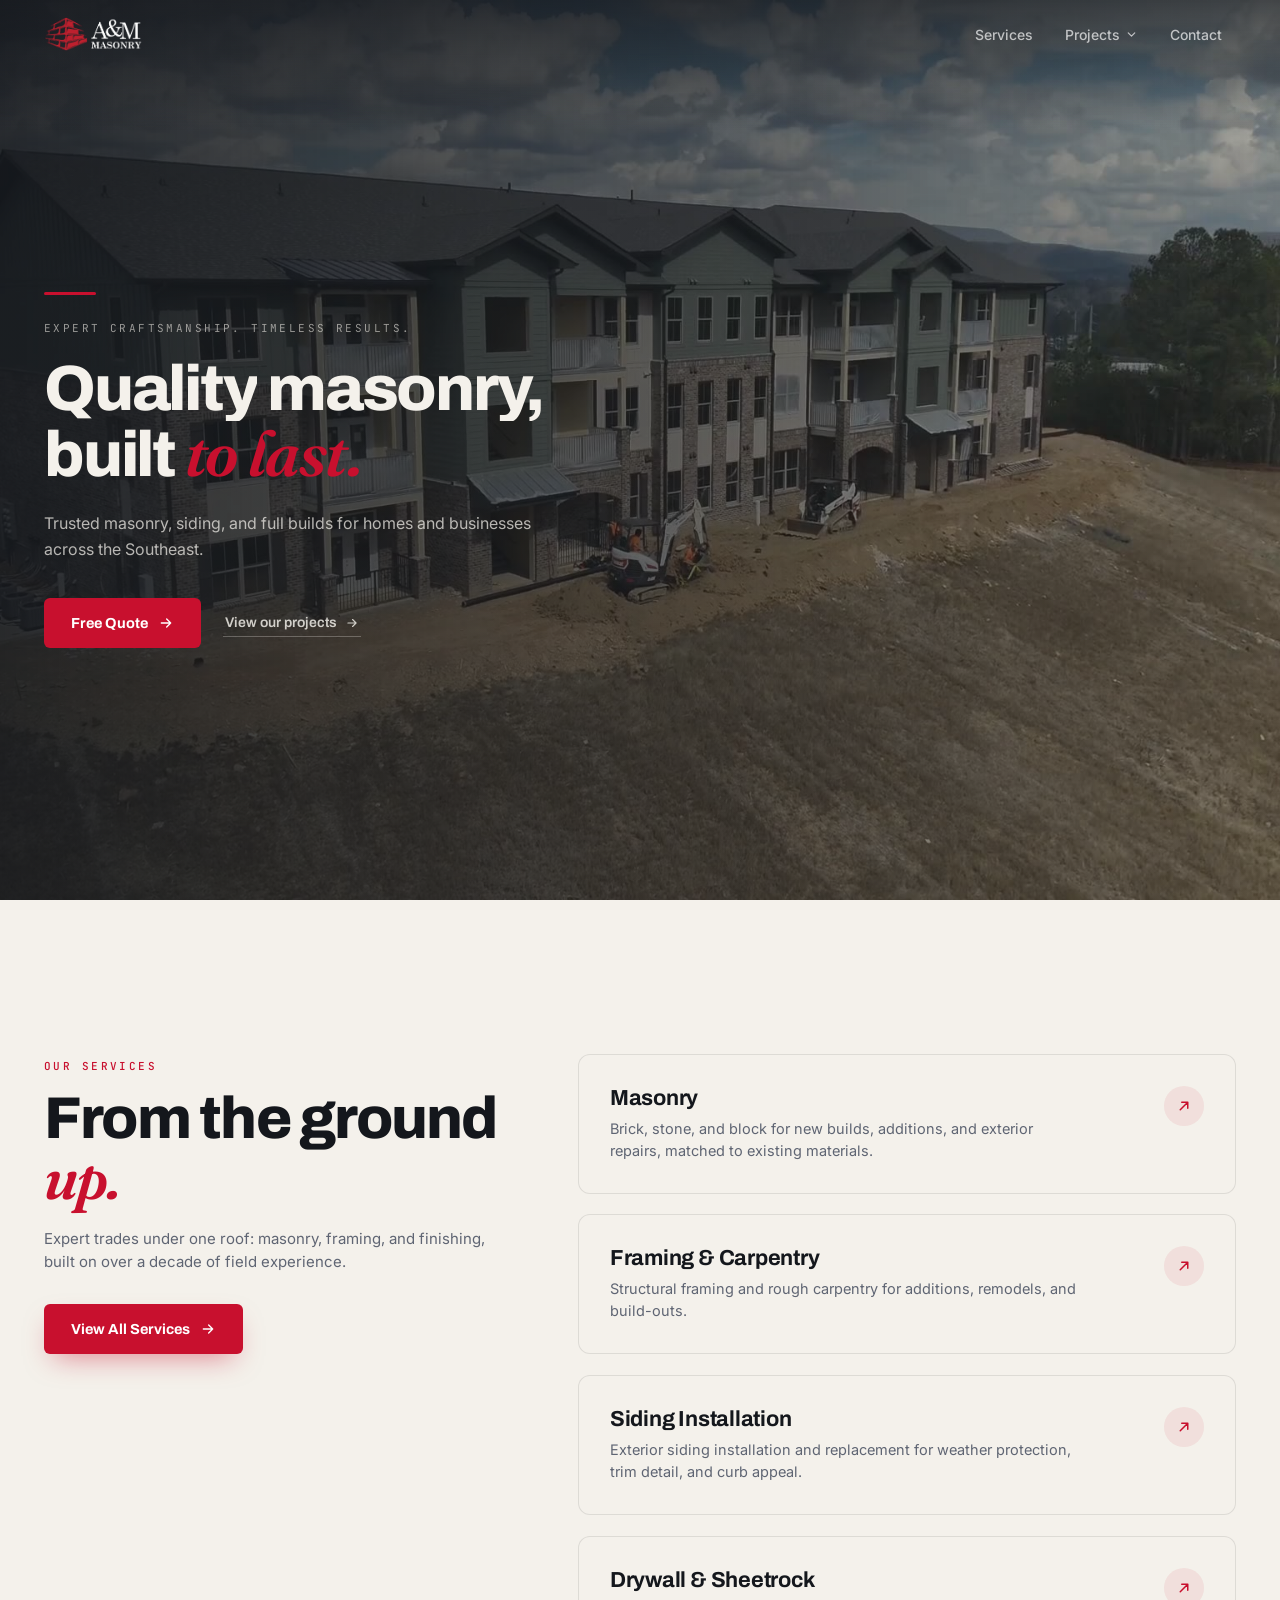
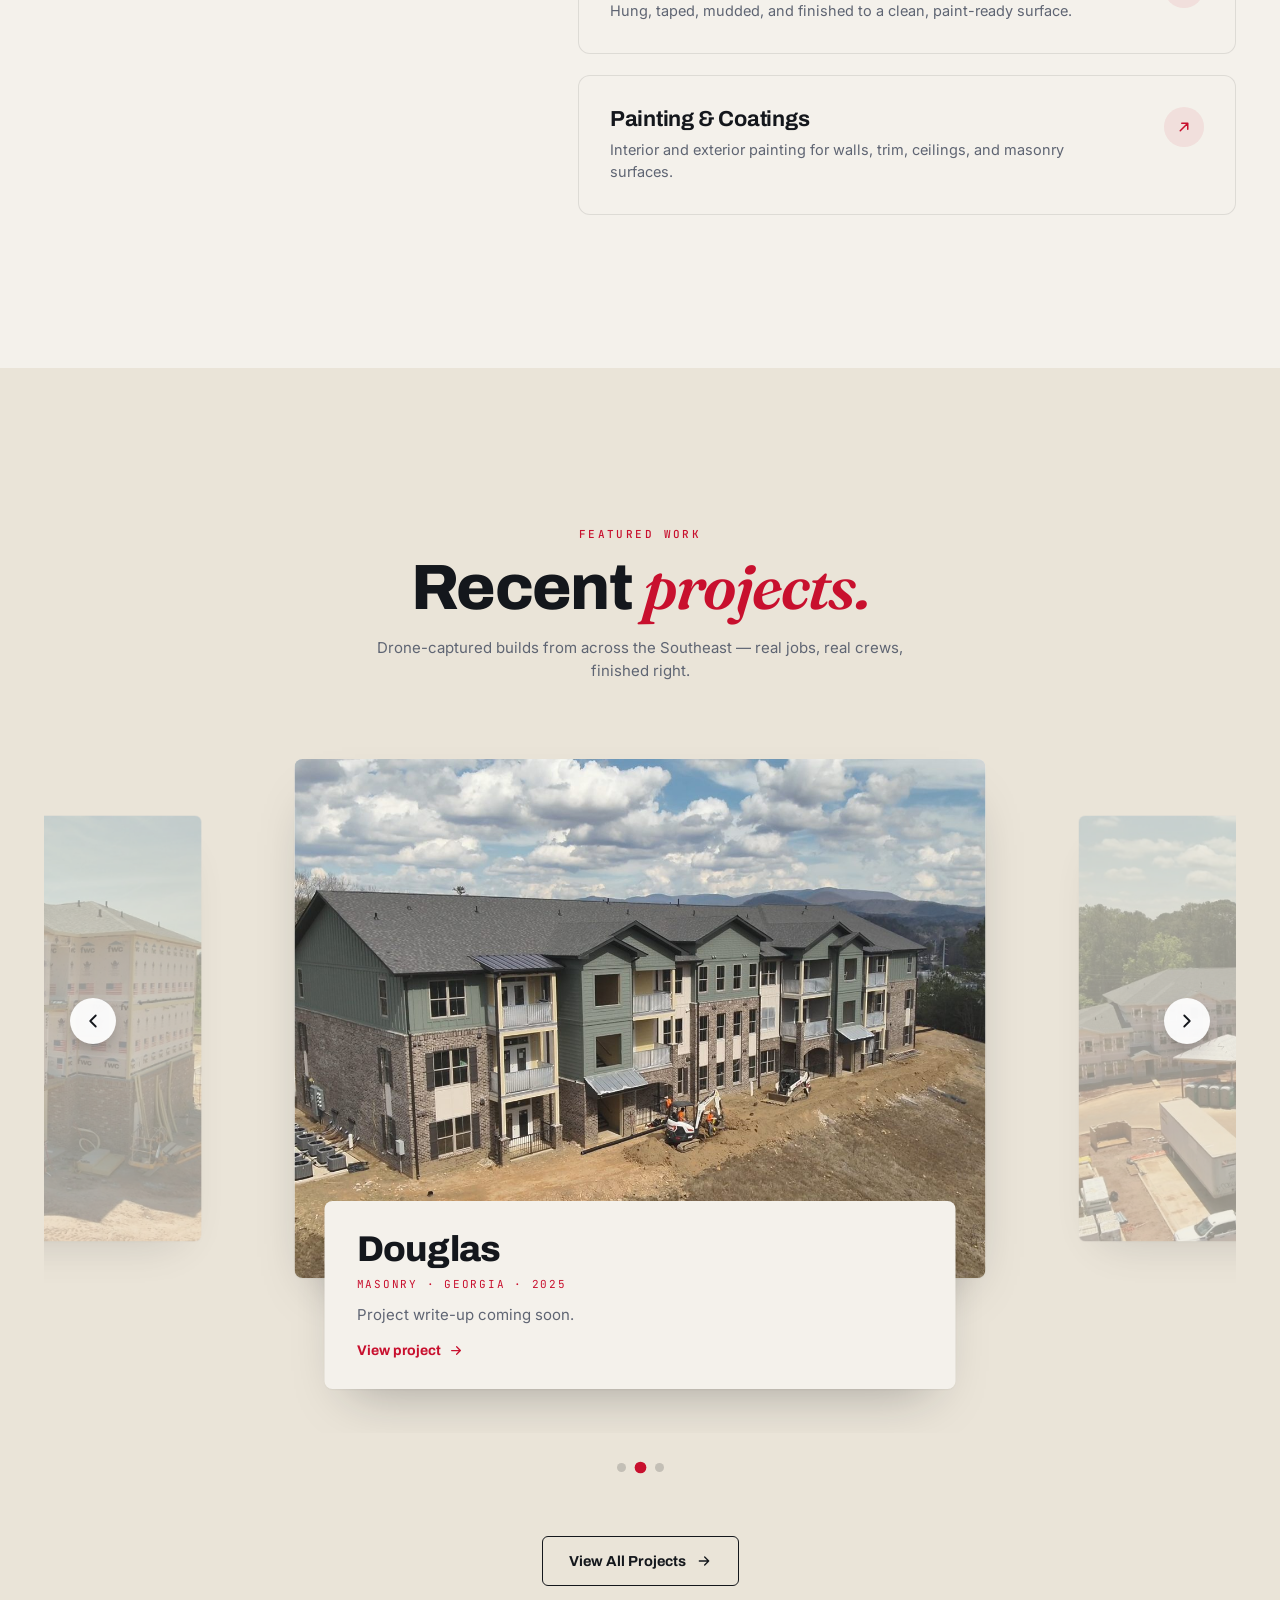
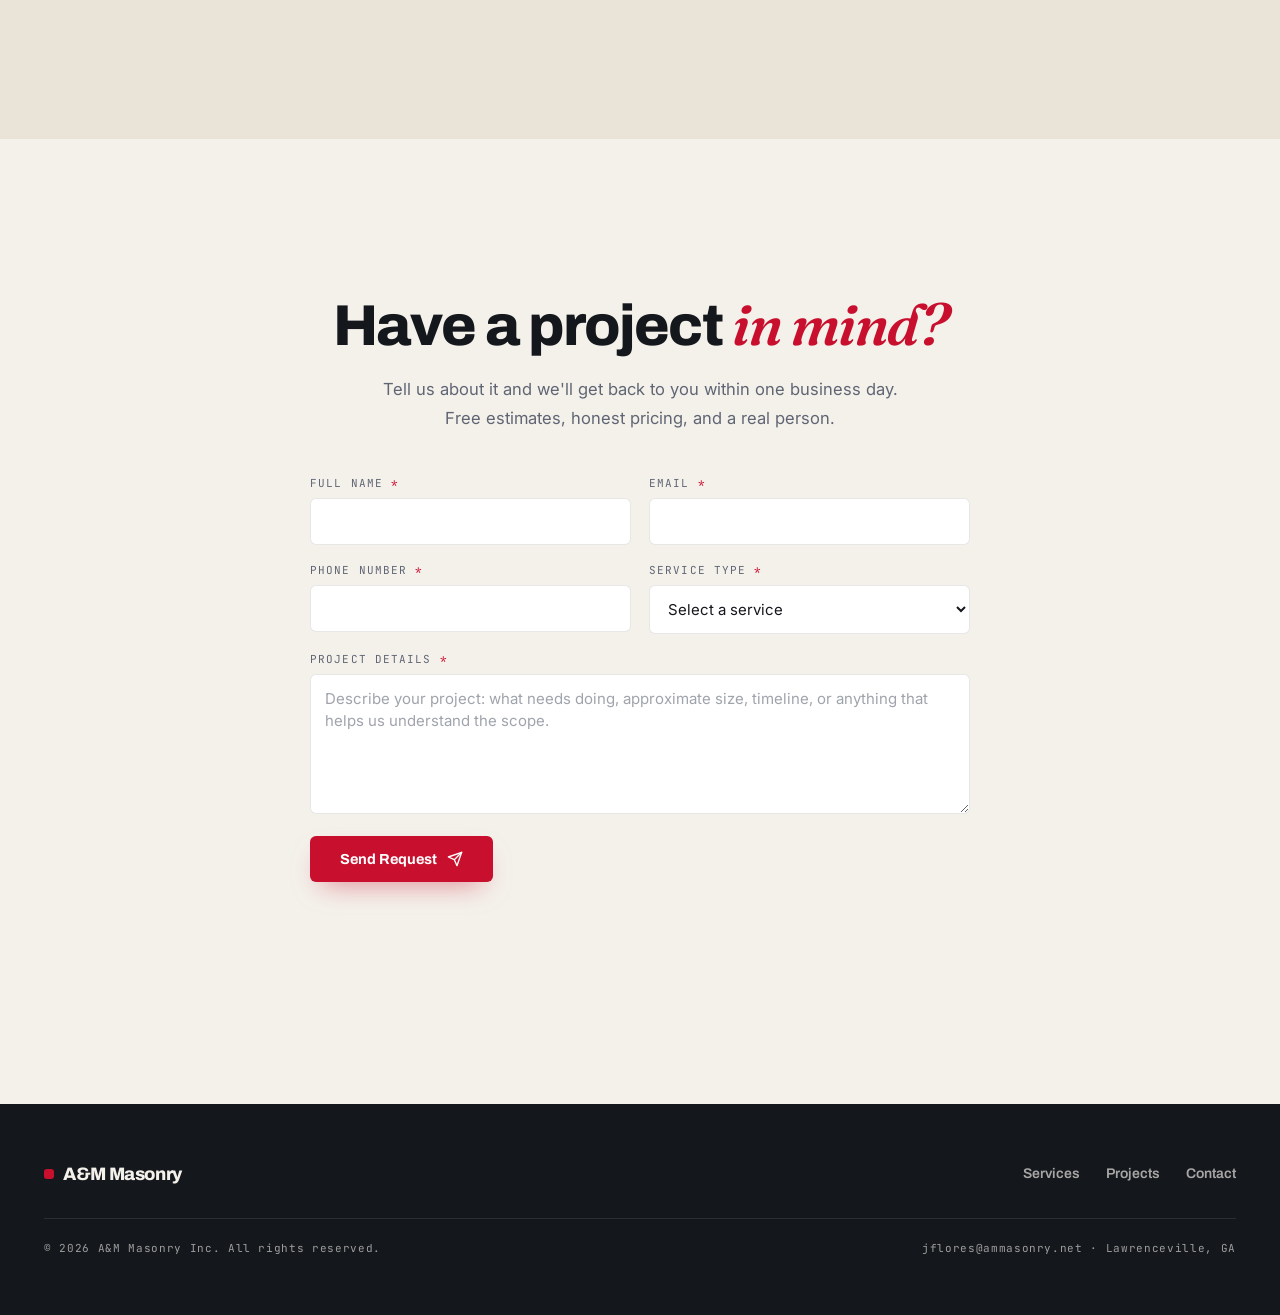
==== commit b8af131a: "Redesign inner pages to match the landing page; add homepage intro Homepage: - Add a once-per-sessio" ====
--- a/website/index.html
+++ b/website/index.html
@@ -4,6 +4,22 @@
 <meta charset="utf-8" />
 <meta name="viewport" content="width=device-width,initial-scale=1" />
 <script>document.documentElement.classList.add('js');</script>
+<script>
+/* Intro splash gate — runs before first paint so a repeat-visit or
+   reduced-motion load never flashes the overlay. */
+(function(){
+  var d = document.documentElement;
+  try {
+    if (!sessionStorage.getItem('amIntroSeen')) {
+      d.classList.add('intro-armed');
+      if (window.matchMedia && window.matchMedia('(prefers-reduced-motion: reduce)').matches) {
+        d.classList.add('intro-reduced');
+      }
+      sessionStorage.setItem('amIntroSeen','1');
+    }
+  } catch (e) { /* storage blocked: don't arm the intro */ }
+})();
+</script>
 <title>A&amp;M Masonry Inc | Expert Masonry Services in Lawrenceville, GA</title>
 <meta name="description" content="Trusted masonry, siding, and construction services in Lawrenceville, GA. Family-owned and fully insured." />
 <meta property="og:type" content="website" />
@@ -57,7 +73,7 @@
   }
 }
 </script>
-<link rel="preload" as="image" href="assets/img/West%20Pine-web.webp" fetchpriority="high" />
+<link rel="preload" as="image" href="assets/img/Project/overlook-hero-poster.jpg" fetchpriority="high" />
 <link rel="preconnect" href="https://fonts.googleapis.com" />
 <link rel="preconnect" href="https://fonts.gstatic.com" crossorigin />
 <link href="https://fonts.googleapis.com/css2?family=Archivo:wght@500;600;700;800;900&family=Inter:wght@400;500;600;700&family=Fraunces:opsz,wght@9..144,400;9..144,600;9..144,700;9..144,800&family=JetBrains+Mono:wght@400;500&display=swap" rel="stylesheet" />
@@ -65,21 +81,39 @@
 </head>
 <body>
 
+<!-- INTRO SPLASH (homepage only; armed once per session by the head gate) -->
+<div class="am-intro" aria-hidden="true">
+  <div class="am-intro-stage">
+    <img class="am-intro-brick" src="assets/img/am-intro-brick.png" alt="" width="201" height="156" />
+    <span class="am-intro-rule"></span>
+    <img class="am-intro-word" src="assets/img/am-intro-wordmark.png" alt="" width="239" height="140" />
+  </div>
+  <span class="am-intro-skip">Tap to skip</span>
+</div>
+
 <!-- NAV -->
 <nav class="nav">
   <div class="nav-inner">
     <a href="/" class="nav-brand">
-      <img src="assets/img/am-logo-nav-h.png" alt="A&amp;M Masonry" width="462" height="160" />
+      <img class="nav-logo nav-logo-dark" src="assets/img/am-logo-nav-dark.png" alt="A&amp;M Masonry" width="462" height="160" />
+      <img class="nav-logo nav-logo-light" src="assets/img/am-logo-nav-h.png" alt="" aria-hidden="true" width="462" height="160" />
     </a>
     <div class="nav-links" id="nav-links">
       <a href="/services">Services</a>
-      <a href="/projects">Projects</a>
-      <a href="/about">About</a>
-      <div class="nav-mobile-cta">
-        <a href="/contact" class="btn btn--primary">Free Quote <svg class="arr" viewBox="0 0 24 24" width="16" height="16" fill="none" stroke="currentColor" stroke-width="2" stroke-linecap="round" stroke-linejoin="round"><path d="M5 12h14M13 6l6 6-6 6"/></svg></a>
-      </div>
-    </div>
-    <a href="/contact" class="nav-cta">Free Quote</a>
+      <div class="nav-dd">
+        <button class="nav-dd-toggle" type="button" aria-expanded="false" aria-controls="nav-dd-menu">
+          Projects
+          <svg class="nav-dd-caret" viewBox="0 0 24 24" width="13" height="13" fill="none" stroke="currentColor" stroke-width="2.2" stroke-linecap="round" stroke-linejoin="round" aria-hidden="true"><path d="M6 9l6 6 6-6"/></svg>
+        </button>
+        <div class="nav-dd-menu" id="nav-dd-menu">
+          <a href="/projects">All Projects</a>
+          <a href="/projects#west-point">West Point</a>
+          <a href="/projects#west-pine">West Pine</a>
+          <a href="/projects#douglas">Douglas</a>
+        </div>
+      </div>
+      <a href="/contact">Contact</a>
+    </div>
     <button class="nav-toggle" aria-label="Open menu" aria-expanded="false" aria-controls="nav-links" type="button">
       <span class="nav-toggle-bars"><span></span><span></span><span></span></span>
     </button>
@@ -90,17 +124,14 @@
 
 <!-- HERO -->
 <section class="hero" id="top">
-  <img class="hero-poster" src="assets/img/West%20Pine-web.webp" alt="" aria-hidden="true" fetchpriority="high" decoding="async" />
-  <video id="hero-vid-0" class="hero-bg-img" muted playsinline loop preload="auto" poster="assets/img/West%20Pine-web.webp">
-    <source src="assets/video/West%20Point-mobile.mp4" type="video/mp4" media="(max-width: 768px)" />
-    <source src="assets/video/West%20Point.MP4.mp4" type="video/mp4" />
-  </video>
-  <video id="hero-vid-1" class="hero-bg-img hero-bg-img--secondary" muted playsinline preload="none">
-    <source src="assets/video/West%20pine.MP4.mp4" type="video/mp4" />
+  <video class="hero-img" autoplay muted loop playsinline preload="auto" poster="assets/img/Project/overlook-hero-poster.jpg" aria-hidden="true">
+    <source src="assets/video/projects/overlook/overlook-mobile.mp4" type="video/mp4" media="(max-width: 768px)" />
+    <source src="assets/video/projects/overlook/overlook-web.mp4" type="video/mp4" />
   </video>
   <div class="hero-overlay"></div>
   <div class="wrap">
     <div class="hero-center">
+      <span class="hero-rule" aria-hidden="true"></span>
       <div class="hero-eyebrow">Expert Craftsmanship. Timeless Results.</div>
       <h1 class="hero-h">
         <span style="white-space:nowrap">
@@ -119,103 +150,155 @@
   </div>
 </section>
 
+<!-- ABOUT (Who We Are) section removed for now — hero flows straight into Services -->
+
+
 <!-- SERVICES -->
 <section class="section svc" id="services">
   <div class="wrap">
-    <div class="svc-head reveal">
-      <h2>Our <span class="accent">services.</span></h2>
-      <p class="lede" style="margin:14px auto 0">From foundation to finish, expert trades built on years of field experience.</p>
-    </div>
-    <div class="svc-grid">
-
-      <div class="svc-card reveal" data-delay="0">
-        <div class="svc-card-img">
-          <img src="assets/img/Brick/brick-front-1.jpg" alt="Masonry brickwork on a residential exterior" width="640" height="480" loading="lazy" />
-        </div>
-        <div class="svc-card-info">
-          <h3 class="svc-card-title">Masonry</h3>
-          <p class="svc-card-sub">Brick, stone, and block that age into character.</p>
-        </div>
-      </div>
-
-      <div class="svc-card reveal" data-delay="80">
-        <div class="svc-card-img">
-          <img src="assets/img/Framing/framing-ground-2.jpg" alt="Framing work on a residential build" width="640" height="480" loading="lazy" />
-        </div>
-        <div class="svc-card-info">
-          <h3 class="svc-card-title">Framing &amp; Carpentry</h3>
-          <p class="svc-card-sub">Structure built square, plumb, and true.</p>
-        </div>
-      </div>
-
-      <div class="svc-card reveal" data-delay="160">
-        <div class="svc-card-img">
-          <div class="coming-soon">
-            <svg viewBox="0 0 24 24" width="26" height="26" fill="none" stroke="currentColor" stroke-width="1.5" stroke-linecap="round" stroke-linejoin="round"><rect x="3" y="3" width="18" height="18" rx="2"/><circle cx="8.5" cy="8.5" r="1.5"/><path d="M21 15l-5-5L5 21"/></svg>
-            <span>Coming Soon</span>
-          </div>
-        </div>
-        <div class="svc-card-info">
-          <h3 class="svc-card-title">Drywall &amp; Sheetrock</h3>
-          <p class="svc-card-sub">Clean walls, ready for the finish coat.</p>
-        </div>
-      </div>
-
-    </div>
-
-    <div class="svc-foot reveal">
-      <a class="btn btn--primary" href="/services">View All Services <svg class="arr" viewBox="0 0 24 24" width="16" height="16" fill="none" stroke="currentColor" stroke-width="2" stroke-linecap="round" stroke-linejoin="round"><path d="M5 12h14M13 6l6 6-6 6"/></svg></a>
+    <div class="svc-layout">
+
+      <div class="svc-intro reveal">
+        <span class="eyebrow">Our Services</span>
+        <h2 class="svc-intro-h">From the ground <span class="accent">up.</span></h2>
+        <p class="lede">Expert trades under one roof: masonry, framing, and finishing, built on over a decade of field experience.</p>
+        <a class="btn btn--primary svc-intro-btn" href="/services">View All Services <svg class="arr" viewBox="0 0 24 24" width="16" height="16" fill="none" stroke="currentColor" stroke-width="2" stroke-linecap="round" stroke-linejoin="round"><path d="M5 12h14M13 6l6 6-6 6"/></svg></a>
+      </div>
+
+      <ul class="svc-list">
+
+        <li class="svc-item reveal" data-delay="0">
+          <a class="svc-item-link" href="/services">
+            <div class="svc-item-text">
+              <h3 class="svc-item-title">Masonry</h3>
+              <p class="svc-item-desc">Brick, stone, and block for new builds, additions, and exterior repairs, matched to existing materials.</p>
+            </div>
+            <span class="svc-item-arrow" aria-hidden="true"><svg viewBox="0 0 24 24" width="18" height="18" fill="none" stroke="currentColor" stroke-width="2" stroke-linecap="round" stroke-linejoin="round"><path d="M7 17L17 7M9 7h8v8"/></svg></span>
+          </a>
+        </li>
+
+        <li class="svc-item reveal" data-delay="70">
+          <a class="svc-item-link" href="/services">
+            <div class="svc-item-text">
+              <h3 class="svc-item-title">Framing &amp; Carpentry</h3>
+              <p class="svc-item-desc">Structural framing and rough carpentry for additions, remodels, and build-outs.</p>
+            </div>
+            <span class="svc-item-arrow" aria-hidden="true"><svg viewBox="0 0 24 24" width="18" height="18" fill="none" stroke="currentColor" stroke-width="2" stroke-linecap="round" stroke-linejoin="round"><path d="M7 17L17 7M9 7h8v8"/></svg></span>
+          </a>
+        </li>
+
+        <li class="svc-item reveal" data-delay="140">
+          <a class="svc-item-link" href="/services">
+            <div class="svc-item-text">
+              <h3 class="svc-item-title">Siding Installation</h3>
+              <p class="svc-item-desc">Exterior siding installation and replacement for weather protection, trim detail, and curb appeal.</p>
+            </div>
+            <span class="svc-item-arrow" aria-hidden="true"><svg viewBox="0 0 24 24" width="18" height="18" fill="none" stroke="currentColor" stroke-width="2" stroke-linecap="round" stroke-linejoin="round"><path d="M7 17L17 7M9 7h8v8"/></svg></span>
+          </a>
+        </li>
+
+        <li class="svc-item reveal" data-delay="210">
+          <a class="svc-item-link" href="/services">
+            <div class="svc-item-text">
+              <h3 class="svc-item-title">Drywall &amp; Sheetrock</h3>
+              <p class="svc-item-desc">Hung, taped, mudded, and finished to a clean, paint-ready surface.</p>
+            </div>
+            <span class="svc-item-arrow" aria-hidden="true"><svg viewBox="0 0 24 24" width="18" height="18" fill="none" stroke="currentColor" stroke-width="2" stroke-linecap="round" stroke-linejoin="round"><path d="M7 17L17 7M9 7h8v8"/></svg></span>
+          </a>
+        </li>
+
+        <li class="svc-item reveal" data-delay="280">
+          <a class="svc-item-link" href="/services">
+            <div class="svc-item-text">
+              <h3 class="svc-item-title">Painting &amp; Coatings</h3>
+              <p class="svc-item-desc">Interior and exterior painting for walls, trim, ceilings, and masonry surfaces.</p>
+            </div>
+            <span class="svc-item-arrow" aria-hidden="true"><svg viewBox="0 0 24 24" width="18" height="18" fill="none" stroke="currentColor" stroke-width="2" stroke-linecap="round" stroke-linejoin="round"><path d="M7 17L17 7M9 7h8v8"/></svg></span>
+          </a>
+        </li>
+
+      </ul>
+
     </div>
   </div>
 </section>
 
-<!-- PROJECTS -->
-<section class="section proj-rows" id="projects">
-  <div class="wrap">
-    <div class="proj-rows-head reveal">
-      <h2>Our <span class="accent">projects.</span></h2>
-      <p class="lede">Recent work from across the Southeast — straight from the field.</p>
-    </div>
-
-    <div class="pfrows">
-
-      <article class="pfrow reveal" data-delay="0">
-        <div class="pfrow-media">
-          <video muted loop playsinline preload="none">
-            <source src="assets/video/projects/west-pine-1.MP4.mp4" type="video/mp4" />
-          </video>
-        </div>
-        <div class="pfrow-info">
-          <h3 class="pfrow-title">West Pine</h3>
-          <span class="pfrow-tag">Buford, GA · 2024</span>
-          <ul class="pfrow-list">
-            <li>Stone &amp; block masonry, built ground-up</li>
-            <li>Residential property in Buford, GA</li>
-            <li>Full site captured by drone</li>
-          </ul>
-        </div>
-      </article>
-
-      <article class="pfrow reveal" data-delay="0">
-        <div class="pfrow-media">
-          <video muted loop playsinline preload="none">
-            <source src="assets/video/projects/overlook/Overlook%20bld%20200.MP4.mp4" type="video/mp4" />
-          </video>
-        </div>
-        <div class="pfrow-info">
-          <h3 class="pfrow-title">Overlook</h3>
-          <span class="pfrow-tag">Georgia · 2025</span>
-          <ul class="pfrow-list">
-            <li>Residential community development</li>
-            <li>Stone, block, and brick exterior work</li>
-            <li>Full site captured by drone</li>
-          </ul>
-        </div>
-      </article>
-
-    </div>
-
-    <div class="proj-foot reveal">
+<!-- FEATURED PROJECTS -->
+<section class="section featured" id="projects">
+  <div class="wrap">
+    <div class="featured-head reveal">
+      <span class="eyebrow">Featured Work</span>
+      <h2>Recent <span class="accent">projects.</span></h2>
+      <p class="lede">Drone-captured builds from across the Southeast — real jobs, real crews, finished right.</p>
+    </div>
+
+    <div class="carousel reveal" data-carousel data-start="1">
+      <div class="cz-viewport">
+        <div class="cz-track">
+
+          <article class="cz-slide">
+            <a class="cz-media" href="/projects#west-pine" aria-label="View the West Pine project">
+              <img src="assets/img/Project/westpine.jpg" alt="West Pine stone and block masonry build in Buford, GA" width="1500" height="841" loading="lazy" />
+            </a>
+            <div class="cz-cap">
+              <h3 class="cz-title">West Pine</h3>
+              <span class="cz-tag">Stone &amp; block · Buford, GA</span>
+              <!-- PLACEHOLDER: project description pending from client -->
+              <p class="cz-desc">Project write-up coming soon.</p>
+              <a class="cz-link" href="/projects#west-pine">View project
+                <svg viewBox="0 0 24 24" width="15" height="15" fill="none" stroke="currentColor" stroke-width="2" stroke-linecap="round" stroke-linejoin="round" aria-hidden="true"><path d="M5 12h14M13 6l6 6-6 6"/></svg>
+              </a>
+            </div>
+          </article>
+
+          <article class="cz-slide">
+            <a class="cz-media" href="/projects#douglas" aria-label="View the Douglas project">
+              <img src="assets/img/Project/douglas.jpg" alt="Douglas multi-building masonry project in Georgia" width="1500" height="928" loading="lazy" />
+            </a>
+            <div class="cz-cap">
+              <h3 class="cz-title">Douglas</h3>
+              <span class="cz-tag">Masonry · Georgia · 2025</span>
+              <!-- PLACEHOLDER: project description pending from client -->
+              <p class="cz-desc">Project write-up coming soon.</p>
+              <a class="cz-link" href="/projects#douglas">View project
+                <svg viewBox="0 0 24 24" width="15" height="15" fill="none" stroke="currentColor" stroke-width="2" stroke-linecap="round" stroke-linejoin="round" aria-hidden="true"><path d="M5 12h14M13 6l6 6-6 6"/></svg>
+              </a>
+            </div>
+          </article>
+
+          <article class="cz-slide">
+            <a class="cz-media" href="/projects#west-point" aria-label="View the West Point project">
+              <img src="assets/img/Project/westpoint.jpg" alt="West Point brick masonry build in Lawrenceville, GA" width="1500" height="814" loading="lazy" />
+            </a>
+            <div class="cz-cap">
+              <h3 class="cz-title">West Point</h3>
+              <span class="cz-tag">Brick masonry · Lawrenceville, GA · 2024</span>
+              <!-- PLACEHOLDER: project description pending from client -->
+              <p class="cz-desc">Project write-up coming soon.</p>
+              <a class="cz-link" href="/projects#west-point">View project
+                <svg viewBox="0 0 24 24" width="15" height="15" fill="none" stroke="currentColor" stroke-width="2" stroke-linecap="round" stroke-linejoin="round" aria-hidden="true"><path d="M5 12h14M13 6l6 6-6 6"/></svg>
+              </a>
+            </div>
+          </article>
+
+        </div>
+
+        <button class="cz-arrow cz-prev" type="button" aria-label="Previous project">
+          <svg viewBox="0 0 24 24" width="22" height="22" fill="none" stroke="currentColor" stroke-width="2" stroke-linecap="round" stroke-linejoin="round" aria-hidden="true"><path d="M15 18l-6-6 6-6"/></svg>
+        </button>
+        <button class="cz-arrow cz-next" type="button" aria-label="Next project">
+          <svg viewBox="0 0 24 24" width="22" height="22" fill="none" stroke="currentColor" stroke-width="2" stroke-linecap="round" stroke-linejoin="round" aria-hidden="true"><path d="M9 6l6 6-6 6"/></svg>
+        </button>
+      </div>
+
+      <div class="cz-dots" aria-label="Choose a project">
+        <button class="cz-dot" type="button" aria-label="West Pine"></button>
+        <button class="cz-dot" type="button" aria-label="Douglas"></button>
+        <button class="cz-dot" type="button" aria-label="West Point"></button>
+      </div>
+    </div>
+
+    <div class="featured-foot reveal">
       <a href="/projects" class="btn btn--out">View All Projects <svg class="arr" viewBox="0 0 24 24" width="16" height="16" fill="none" stroke="currentColor" stroke-width="2" stroke-linecap="round" stroke-linejoin="round"><path d="M5 12h14M13 6l6 6-6 6"/></svg></a>
     </div>
 
@@ -223,12 +306,58 @@
 </section>
 
 <!-- CLOSING CTA -->
-<section class="section close-sec">
+<section class="section close-sec" id="quote">
   <div class="wrap">
     <div class="close-inner reveal">
       <h2 class="close-h">Have a project <span class="accent">in mind?</span></h2>
-      <p class="close-p">We'd love to hear about it. Free estimates, honest pricing, and a real person who'll get back to you.</p>
-      <a class="btn btn--primary close-btn" href="/contact">Free Quote <svg class="arr" viewBox="0 0 24 24" width="16" height="16" fill="none" stroke="currentColor" stroke-width="2" stroke-linecap="round" stroke-linejoin="round"><path d="M5 12h14M13 6l6 6-6 6"/></svg></a>
+      <p class="close-p">Tell us about it and we'll get back to you within one business day. Free estimates, honest pricing, and a real person.</p>
+
+      <form id="quote-form" class="close-form" action="https://formspree.io/f/xnjwbjjo" method="POST">
+        <input type="hidden" name="_subject" value="New quote request from A&amp;M Masonry website" />
+        <input type="text" name="_gotcha" class="form-honeypot" tabindex="-1" autocomplete="off" aria-hidden="true" />
+
+        <div class="form-row">
+          <div class="form-field">
+            <label for="name">Full Name <span class="req">*</span></label>
+            <input type="text" id="name" name="name" required />
+          </div>
+          <div class="form-field">
+            <label for="email">Email <span class="req">*</span></label>
+            <input type="email" id="email" name="email" required />
+          </div>
+        </div>
+
+        <div class="form-row">
+          <div class="form-field">
+            <label for="phone">Phone Number <span class="req">*</span></label>
+            <input type="tel" id="phone" name="phone" required />
+          </div>
+          <div class="form-field">
+            <label for="service">Service Type <span class="req">*</span></label>
+            <select id="service" name="service" required>
+              <option value="">Select a service</option>
+              <option>Masonry</option>
+              <option>Siding Installation</option>
+              <option>Framing &amp; Carpentry</option>
+              <option>Drywall &amp; Sheetrock</option>
+              <option>Painting &amp; Coatings</option>
+              <option>Other</option>
+            </select>
+          </div>
+        </div>
+
+        <div class="form-field form-field--full">
+          <label for="details">Project Details <span class="req">*</span></label>
+          <textarea id="details" name="details" rows="5" placeholder="Describe your project: what needs doing, approximate size, timeline, or anything that helps us understand the scope." required></textarea>
+        </div>
+
+        <button type="submit" class="form-submit">
+          <span class="form-submit-label">Send Request</span>
+          <svg viewBox="0 0 24 24" width="16" height="16" fill="none" stroke="currentColor" stroke-width="2" stroke-linecap="round" stroke-linejoin="round"><line x1="22" y1="2" x2="11" y2="13"/><polygon points="22 2 15 22 11 13 2 9 22 2"/></svg>
+        </button>
+
+        <p id="form-status" class="form-status" role="status" aria-live="polite"></p>
+      </form>
     </div>
   </div>
 </section>
@@ -243,7 +372,6 @@
       <nav class="sf-nav" aria-label="Footer">
         <a href="/services">Services</a>
         <a href="/projects">Projects</a>
-        <a href="/about">About</a>
         <a href="/contact">Contact</a>
       </nav>
     </div>
@@ -254,7 +382,6 @@
   </div>
 </footer>
 
-<script src="assets/lenis.min.js"></script>
 <script src="homepage.js"></script>
 </body>
 </html>
--- a/website/homepage.css
+++ b/website/homepage.css
@@ -36,16 +36,113 @@
 .accent { color: var(--crimson); }
 .it { font-family: var(--serif); font-style: italic; font-weight: 600; white-space: nowrap; }
 
+/* ── INTRO SPLASH (homepage only) ─────────────────────────── */
+/* Overlay is hidden by default; the inline head gate adds .intro-armed
+   on a fresh session to reveal + animate it. Entrance beats are pure CSS;
+   the lift is JS-driven (homepage.js), with a CSS failsafe at 5s so the
+   overlay never traps the page if JS fails to run. */
+.am-intro { display: none; }
+
+html.intro-armed .am-intro {
+  display: flex;
+  position: fixed; inset: 0; z-index: 1000;
+  flex-direction: column; align-items: center; justify-content: center;
+  background: var(--ink);
+  animation: amIntroFailsafe .6s ease 5s forwards; /* if JS never lifts it */
+}
+html.intro-armed:not(.intro-done) { overflow: hidden; }
+html.intro-armed:not(.intro-done) body { overflow: hidden; }
+
+.am-intro-stage { display: flex; flex-direction: column; align-items: center; gap: 18px; }
+.am-intro-brick { height: clamp(92px, 14vh, 132px); width: auto; }
+.am-intro-rule  { display: block; height: 2px; width: clamp(150px, 22vw, 210px); background: var(--crimson); border-radius: 2px; transform: scaleX(0); transform-origin: center; }
+.am-intro-word  { width: clamp(178px, 40vw, 250px); height: auto; }
+.am-intro-skip  {
+  position: absolute; bottom: clamp(28px, 7vh, 56px); left: 0; right: 0; text-align: center;
+  font-family: var(--mono); font-size: 11px; letter-spacing: .22em; text-transform: uppercase;
+  color: rgba(244,241,235,0.42); opacity: 0;
+}
+
+/* Entrance beats (normal motion only) */
+html.intro-armed:not(.intro-reduced) .am-intro-brick { clip-path: inset(100% 0 0 0); animation: amBrickRise .72s cubic-bezier(.6,0,.2,1) .2s forwards; }
+html.intro-armed:not(.intro-reduced) .am-intro-rule  { animation: amRuleSweep .5s cubic-bezier(.5,0,.2,1) .92s forwards; }
+html.intro-armed:not(.intro-reduced) .am-intro-word  { clip-path: inset(0 100% 0 0); opacity: 0; animation: amWordWipe .6s cubic-bezier(.5,0,.2,1) 1.1s forwards; }
+html.intro-armed:not(.intro-reduced) .am-intro-skip  { animation: amSkipIn .5s ease 1.25s forwards; }
+
+@keyframes amBrickRise { from { clip-path: inset(100% 0 0 0); } to { clip-path: inset(0 0 0 0); } }
+@keyframes amRuleSweep { from { transform: scaleX(0); } to { transform: scaleX(1); } }
+@keyframes amWordWipe  { from { clip-path: inset(0 100% 0 0); opacity: 0; } to { clip-path: inset(0 0 0 0); opacity: 1; } }
+@keyframes amSkipIn    { to { opacity: 1; } }
+@keyframes amIntroFailsafe { to { opacity: 0; visibility: hidden; pointer-events: none; } }
+
+/* Reduced motion: show the full lockup statically (no climb/sweep/wipe). */
+html.intro-armed.intro-reduced .am-intro-rule { transform: scaleX(1); }
+html.intro-armed.intro-reduced .am-intro-skip { opacity: 1; }
+
+/* Lift (JS adds .is-lifting). Normal = slide up like a curtain. */
+html.intro-armed:not(.intro-reduced) .am-intro.is-lifting {
+  transform: translateY(-100%);
+  transition: transform .55s cubic-bezier(.7,0,.25,1);
+  animation: none;
+}
+/* Reduced motion lift = opacity fade, no movement. */
+html.intro-armed.intro-reduced .am-intro.is-lifting {
+  opacity: 0;
+  transition: opacity .5s ease;
+  animation: none;
+}
+.am-intro.is-done { display: none !important; }
+
+@media (prefers-reduced-motion: reduce) {
+  html.intro-armed .am-intro-brick,
+  html.intro-armed .am-intro-rule,
+  html.intro-armed .am-intro-word,
+  html.intro-armed .am-intro-skip { animation: none; }
+  html.intro-armed .am-intro-brick { clip-path: inset(0 0 0 0); }
+  html.intro-armed .am-intro-rule  { transform: scaleX(1); }
+  html.intro-armed .am-intro-word  { clip-path: inset(0 0 0 0); opacity: 1; }
+  html.intro-armed .am-intro-skip  { opacity: 1; }
+}
+
 /* ── NAV ─────────────────────────────────────────────────── */
-.nav { position: fixed; top: 0; left: 0; right: 0; z-index: 100; background: var(--ink); border-bottom: 1px solid rgba(255,255,255,0.08); transition: background .3s ease, border-color .3s ease, backdrop-filter .3s ease, box-shadow .3s ease; }
-.nav.is-scrolled { background: rgba(20,23,28,0.78); backdrop-filter: saturate(140%) blur(14px); -webkit-backdrop-filter: saturate(140%) blur(14px); border-bottom-color: rgba(255,255,255,0.04); box-shadow: 0 1px 0 rgba(0,0,0,0.05), 0 8px 24px -16px rgba(0,0,0,0.4); }
-.nav-inner { max-width: var(--maxw); margin: 0 auto; padding: 0 var(--gut); display: flex; align-items: center; height: 68px; gap: 32px; color: #fff; transition: height .3s ease; }
+/* Landing-page nav is transparent over the full-bleed photo hero (white text +
+   white logo + a soft top scrim), frosting to a dark bar on scroll. NOTE: the
+   inner pages use the same dark/transparent .v2-nav over their dark heroes. */
+.nav { position: fixed; top: 0; left: 0; right: 0; z-index: 100; background: transparent; border-bottom: 1px solid transparent; transition: background .3s ease, border-color .3s ease, backdrop-filter .3s ease, box-shadow .3s ease; }
+.nav::before { content: ""; position: absolute; left: 0; right: 0; top: 0; height: 130px; z-index: -1; pointer-events: none; background: linear-gradient(to bottom, rgba(20,23,28,0.66) 0%, rgba(20,23,28,0) 100%); opacity: 1; transition: opacity .35s ease; }
+.nav.is-scrolled { background: rgba(20,23,28,0.82); backdrop-filter: saturate(140%) blur(14px); -webkit-backdrop-filter: saturate(140%) blur(14px); border-bottom-color: rgba(255,255,255,0.05); box-shadow: 0 1px 0 rgba(0,0,0,0.05), 0 8px 24px -16px rgba(0,0,0,0.4); }
+.nav.is-scrolled::before { opacity: 0; }
+.nav-inner { max-width: var(--maxw); margin: 0 auto; padding: 0 var(--gut); display: flex; align-items: center; height: 68px; gap: 32px; transition: height .3s ease; }
 .nav.is-scrolled .nav-inner { height: 60px; }
 .nav-brand { display: flex; align-items: center; flex-shrink: 0; }
-.nav-brand img { height: 34px; width: auto; display: block; }
-.nav-links { display: flex; align-items: center; gap: 4px; flex: 1; }
-.nav-links a { padding: 8px 14px; border-radius: 4px; font-size: 14px; font-weight: 500; color: rgba(255,255,255,0.68); transition: color .2s; }
-.nav-links a:hover { color: #fff; }
+.nav-brand .nav-logo { height: 34px; width: auto; display: block; }
+.nav-brand .nav-logo-dark { display: none; }
+.nav-links { display: flex; align-items: center; justify-content: flex-end; gap: 4px; flex: 1; }
+.nav-links > a { padding: 8px 14px; border-radius: 4px; font-size: 14px; font-weight: 500; color: rgba(255,255,255,0.68); transition: color .2s; }
+.nav-links > a:hover { color: #fff; }
+
+/* Projects dropdown */
+.nav-dd { position: relative; }
+.nav-dd-toggle { display: inline-flex; align-items: center; gap: 5px; padding: 8px 14px; border-radius: 4px; font-family: var(--body); font-size: 14px; font-weight: 500; color: rgba(255,255,255,0.68); cursor: pointer; transition: color .2s; }
+.nav-dd-toggle:hover { color: #fff; }
+.nav-dd-caret { transition: transform .25s ease; }
+.nav-dd-menu {
+  position: absolute; top: calc(100% + 12px); right: 0;
+  min-width: 220px; background: var(--ink-2); border: 1px solid rgba(255,255,255,0.10); border-radius: 10px;
+  padding: 8px; display: flex; flex-direction: column; gap: 2px; z-index: 110;
+  box-shadow: 0 24px 48px -22px rgba(0,0,0,0.7);
+  opacity: 0; visibility: hidden; pointer-events: none; transform: translateY(-8px);
+  transition: opacity .22s ease, transform .22s ease, visibility .22s;
+}
+.nav-dd.is-open .nav-dd-menu { opacity: 1; visibility: visible; pointer-events: auto; transform: translateY(0); }
+.nav-dd.is-open .nav-dd-caret { transform: rotate(180deg); }
+.nav-dd-menu a { padding: 10px 14px; border-radius: 6px; font-size: 13.5px; font-weight: 500; color: rgba(244,241,235,0.72); white-space: nowrap; transition: background .18s ease, color .18s ease; }
+.nav-dd-menu a:hover { background: rgba(255,255,255,0.06); color: #fff; }
+.nav-dd-menu a:first-child { color: var(--crimson); }
+@media (hover: hover) {
+  .nav-dd:hover .nav-dd-menu { opacity: 1; visibility: visible; pointer-events: auto; transform: translateY(0); }
+  .nav-dd:hover .nav-dd-caret { transform: rotate(180deg); }
+}
 .nav-cta { padding: 10px 20px; border-radius: 4px; background: var(--crimson); color: #fff; font-weight: 700; font-size: 13.5px; transition: background .2s, opacity .2s; flex-shrink: 0; }
 .nav-cta:hover { background: var(--crimson-deep); }
 
@@ -70,12 +167,16 @@
   /* backdrop-filter makes .nav a containing block for fixed children,
      which breaks the fixed menu panel — drop it while the menu is open */
   body.nav-open .nav { background: var(--ink); backdrop-filter: none; -webkit-backdrop-filter: none; box-shadow: none; }
+  body.nav-open .nav-toggle { color: #fff; }
+  body.nav-open .nav-logo-dark { display: none; }
+  body.nav-open .nav-logo-light { display: block; }
   .nav-links {
     position: fixed;
     top: 68px; left: 0; right: 0; bottom: 0;
     background: var(--ink);
     flex-direction: column;
     align-items: stretch;
+    justify-content: flex-start;
     gap: 0;
     padding: 28px 24px 40px;
     z-index: 99;
@@ -85,7 +186,7 @@
     overflow-y: auto;
   }
   .nav-links.is-open { opacity: 1; pointer-events: auto; }
-  .nav-links a {
+  .nav-links > a, .nav-dd-toggle {
     padding: 18px 4px;
     font-family: var(--display);
     font-weight: 700;
@@ -94,6 +195,17 @@
     border-bottom: 1px solid rgba(255,255,255,0.08);
     border-radius: 0;
   }
+  .nav-dd { width: 100%; }
+  .nav-dd-toggle { width: 100%; justify-content: space-between; }
+  .nav-dd-menu {
+    position: static; min-width: 0; background: transparent; border: 0; box-shadow: none;
+    padding: 0; transform: none; opacity: 1; visibility: visible; pointer-events: auto;
+    max-height: 0; overflow: hidden; transition: max-height .32s ease;
+  }
+  .nav-dd.is-open .nav-dd-menu { max-height: 360px; }
+  .nav-dd-menu a { font-family: var(--body); font-size: 16px; font-weight: 500; color: rgba(255,255,255,0.66); padding: 13px 4px 13px 18px; border-radius: 0; }
+  .nav-dd-menu a:first-child { color: var(--crimson); }
+  .nav-dd-menu a:hover { background: transparent; color: #fff; }
   .nav-mobile-cta {
     display: flex;
     flex-direction: column;
@@ -127,19 +239,15 @@
 }
 
 /* ── HERO ────────────────────────────────────────────────── */
-.hero { position: relative; background: var(--ink); color: var(--paper); overflow: hidden; padding: 120px 0 80px; min-height: 100vh; min-height: 100svh; display: flex; align-items: center; }
-.hero-poster { position: absolute; inset: 0; width: 100%; height: 100%; object-fit: cover; z-index: 0; }
-.hero-bg-img { position: absolute; inset: 0; width: 100%; height: 100%; object-fit: cover; z-index: 1; opacity: 0; transition: opacity 1.6s cubic-bezier(.4,0,.2,1); }
-.hero-bg-img.is-playing { opacity: 1; }
-.hero-bg-img--secondary { opacity: 0; }
-@media (prefers-reduced-motion: reduce) {
-  .hero-bg-img { transition: none; }
-}
-.hero-overlay { position: absolute; inset: 0; z-index: 1; background: linear-gradient(to right, rgba(20,23,28,0.90) 0%, rgba(20,23,28,0.70) 55%, rgba(20,23,28,0.25) 100%); }
+.hero { position: relative; background: var(--ink); color: var(--paper); overflow: hidden; min-height: 100vh; min-height: 100svh; display: flex; align-items: center; padding: 120px 0 80px; }
 .hero .wrap { position: relative; z-index: 2; width: 100%; }
-.hero-center { position: relative; z-index: 2; max-width: 620px; }
-.hero-eyebrow { font-family: var(--mono); font-size: 11px; letter-spacing: .22em; text-transform: uppercase; color: rgba(244,241,235,0.55); margin-bottom: 24px; animation: fadeUp .8s cubic-bezier(.2,.8,.2,1) .35s both; }
-.hero-h { font-family: var(--display); font-weight: 800; letter-spacing: -0.035em; line-height: 1; font-size: clamp(42px,5vw,76px); margin: 0; }
+.hero-img { position: absolute; inset: 0; width: 100%; height: 100%; object-fit: cover; object-position: center 40%; z-index: 0; transform: translateZ(0); backface-visibility: hidden; will-change: transform; }
+/* left-weighted gradient for text legibility; building shows toward the right */
+.hero-overlay { position: absolute; inset: 0; z-index: 1; background: linear-gradient(to right, rgba(20,23,28,0.9) 0%, rgba(20,23,28,0.66) 52%, rgba(20,23,28,0.36) 100%); }
+.hero-center { position: relative; z-index: 2; max-width: 640px; }
+.hero-rule { display: block; width: 52px; height: 3px; background: var(--crimson); border-radius: 2px; margin-bottom: 26px; animation: fadeUp .8s cubic-bezier(.2,.8,.2,1) .2s both; }
+.hero-eyebrow { font-family: var(--mono); font-size: 11px; letter-spacing: .22em; text-transform: uppercase; color: rgba(244,241,235,0.58); margin-bottom: 22px; animation: fadeUp .8s cubic-bezier(.2,.8,.2,1) .35s both; }
+.hero-h { font-family: var(--display); font-weight: 800; letter-spacing: -0.035em; line-height: 1; font-size: clamp(42px,5vw,76px); margin: 0; color: var(--paper); }
 .hero-h .accent { font-family: var(--serif); font-style: italic; font-weight: 600; letter-spacing: -0.02em; color: var(--crimson); }
 .hero-h .word { display: inline-block; overflow: hidden; vertical-align: bottom; }
 .hero-h .word > span { display: inline-block; animation: rise 1s cubic-bezier(.2,.85,.2,1) both; }
@@ -147,6 +255,33 @@
 .hero-cta { display: flex; gap: 22px; flex-wrap: wrap; align-items: center; margin-top: 36px; animation: fadeUp .8s cubic-bezier(.2,.8,.2,1) 1.1s both; }
 .hero-link { display: inline-flex; align-items: center; gap: 8px; font-family: var(--display); font-weight: 600; font-size: 14px; color: rgba(244,241,235,0.82); padding: 6px 2px; border-bottom: 1px solid rgba(244,241,235,0.28); transition: color .2s, border-color .2s, gap .2s; }
 .hero-link:hover { color: #fff; border-color: #fff; gap: 12px; }
+
+@media (max-width: 760px) {
+  .hero-overlay { background: linear-gradient(to bottom, rgba(20,23,28,0.62) 0%, rgba(20,23,28,0.46) 42%, rgba(20,23,28,0.72) 100%); }
+}
+
+/* ── ABOUT STRIP (short intro, dark) ─────────────────────── */
+.about-strip { background: var(--ink); color: var(--paper); padding: clamp(82px,10vw,128px) 0; }
+.about-strip-grid { display: grid; grid-template-columns: 1.15fr 0.85fr; gap: clamp(40px,6vw,90px); align-items: center; }
+.about-strip-eyebrow { font-family: var(--mono); font-size: 11px; letter-spacing: .22em; text-transform: uppercase; color: var(--crimson); }
+.about-strip h2 { font-family: var(--display); font-weight: 800; font-size: clamp(32px,3.6vw,50px); letter-spacing: -0.025em; line-height: 1.04; margin: 14px 0 0; color: #fff; }
+.about-strip h2 .accent { font-family: var(--serif); font-style: italic; font-weight: 600; color: var(--crimson); }
+.about-strip p { font-size: clamp(15px,1.1vw,17px); line-height: 1.7; color: var(--muted-d); margin: 20px 0 0; max-width: 54ch; }
+.about-strip-link { display: inline-flex; align-items: center; gap: 9px; margin-top: 26px; font-family: var(--display); font-weight: 700; font-size: 14px; color: #fff; transition: gap .2s ease, color .2s ease; }
+.about-strip-link:hover { gap: 13px; color: var(--crimson); }
+.about-strip-link svg { transition: transform .25s ease; }
+.about-strip-link:hover svg { transform: translateX(3px); }
+
+.about-strip-stats { display: flex; flex-direction: column; }
+.about-strip-stat { padding: 20px 0; border-top: 1px solid var(--line-d); display: flex; align-items: baseline; justify-content: space-between; gap: 18px; }
+.about-strip-stat:last-child { border-bottom: 1px solid var(--line-d); }
+.about-strip-stat .v { font-family: var(--display); font-weight: 800; font-size: clamp(32px,3.2vw,46px); letter-spacing: -0.03em; line-height: 1; color: #fff; }
+.about-strip-stat .v .mark { color: var(--crimson); }
+.about-strip-stat .l { font-family: var(--mono); font-size: 10.5px; letter-spacing: .16em; text-transform: uppercase; color: var(--muted-d); text-align: right; }
+
+@media (max-width: 820px) {
+  .about-strip-grid { grid-template-columns: 1fr; gap: clamp(34px,6vw,48px); }
+}
 
 /* ── BUTTONS ─────────────────────────────────────────────── */
 .btn { display: inline-flex; align-items: center; gap: 10px; padding: 16px 26px; border-radius: 6px; font-family: var(--display); font-weight: 700; font-size: 14.5px; transition: transform .2s, background .2s, color .2s, border-color .2s; border: 1.5px solid transparent; cursor: pointer; }
@@ -157,60 +292,125 @@
 .btn--out { border-color: var(--ink); color: var(--ink); }
 .btn--out:hover { background: var(--ink); color: #fff; }
 
-/* ── SERVICES ────────────────────────────────────────────── */
-.svc { background: var(--paper); padding-bottom: clamp(128px,14vw,200px); }
-.svc-head { text-align: center; margin-bottom: clamp(48px,5vw,72px); }
-.svc-head h2 { font-family: var(--display); font-weight: 800; font-size: clamp(40px,5vw,68px); letter-spacing: -0.025em; line-height: 1; margin: 8px 0 0; }
-.svc-head h2 .accent { font-family: var(--serif); font-style: italic; font-weight: 600; }
-.svc-grid { display: grid; grid-template-columns: repeat(3, 1fr); gap: 32px; max-width: 1180px; margin: 0 auto; }
-.svc-card { display: flex; flex-direction: column; gap: 18px; }
-.svc-card-img { aspect-ratio: 3/2; position: relative; overflow: hidden; border-radius: 6px; background: var(--paper-2); box-shadow: 0 1px 2px rgba(20,23,28,0.04), 0 14px 32px -16px rgba(20,23,28,0.18); transition: box-shadow .55s cubic-bezier(.22,.61,.36,1); }
-.svc-card:hover .svc-card-img { box-shadow: 0 2px 8px rgba(20,23,28,0.07), 0 26px 50px -20px rgba(20,23,28,0.30); }
-.svc-card-img img { position: absolute; inset: -2px; width: calc(100% + 4px); height: calc(100% + 4px); object-fit: cover; display: block; }
-.coming-soon { position: absolute; inset: 0; display: flex; flex-direction: column; align-items: center; justify-content: center; gap: 12px; background: var(--paper-2); color: var(--muted); }
-.coming-soon svg { opacity: 0.55; }
-.coming-soon span { font-family: var(--mono); font-size: 11px; letter-spacing: 0.22em; text-transform: uppercase; }
-.svc-card-info { padding: 0 2px; }
-.svc-card-title { font-family: var(--display); font-weight: 700; font-size: 20px; letter-spacing: -0.01em; color: var(--ink); margin: 0 0 6px; }
-.svc-card-sub { font-family: var(--body); font-size: 14px; line-height: 1.55; color: var(--muted); margin: 0; max-width: 34ch; }
-.svc-foot { display: flex; justify-content: center; margin-top: 56px; }
-.svc-foot .btn { box-shadow: 0 12px 28px -10px rgba(200,16,46,0.55); }
-.svc-foot .btn:hover { transform: translateY(-2px); box-shadow: 0 18px 36px -12px rgba(200,16,46,0.65); }
+/* ── SERVICES (sticky intro + scrolling list) ─────────────── */
+.svc { background: var(--paper); }
+.svc-layout { display: grid; grid-template-columns: 0.82fr 1.18fr; gap: clamp(40px,6vw,96px); align-items: start; }
+
+.svc-intro { position: sticky; top: max(104px, calc(50vh - 175px)); }
+.svc-intro-h { font-family: var(--display); font-weight: 800; font-size: clamp(38px,4.6vw,62px); letter-spacing: -0.03em; line-height: 1.02; margin: 14px 0 0; color: var(--ink); }
+.svc-intro-h .accent { font-family: var(--serif); font-style: italic; font-weight: 600; }
+.svc-intro .lede { margin: 18px 0 0; }
+.svc-intro-btn { margin-top: 30px; box-shadow: 0 12px 28px -10px rgba(200,16,46,0.5); }
+.svc-intro-btn:hover { transform: translateY(-2px); box-shadow: 0 18px 36px -12px rgba(200,16,46,0.6); }
+
+.svc-list { list-style: none; margin: 0; padding: 0; display: flex; flex-direction: column; gap: clamp(16px,1.6vw,22px); }
+.svc-item-link {
+  display: flex; align-items: flex-start; justify-content: space-between; gap: 24px;
+  padding: clamp(24px,2.4vw,34px);
+  background: var(--paper); border: 1px solid var(--line); border-radius: 12px;
+  transition: background .3s ease, transform .3s cubic-bezier(.22,.61,.36,1), box-shadow .3s ease, border-color .3s ease;
+}
+.svc-item-link:hover, .svc-item-link:focus-visible {
+  background: var(--crimson); border-color: var(--crimson); transform: translateY(-3px);
+  box-shadow: 0 22px 44px -20px rgba(200,16,46,0.55); outline: none;
+}
+.svc-item-title { font-family: var(--display); font-weight: 700; font-size: clamp(20px,1.7vw,25px); letter-spacing: -0.01em; color: var(--ink); margin: 0; display: flex; align-items: center; gap: 12px; flex-wrap: wrap; transition: color .3s ease; }
+.svc-item-link:hover .svc-item-title, .svc-item-link:focus-visible .svc-item-title { color: #fff; }
+.svc-item-desc { font-family: var(--body); font-size: 14.5px; line-height: 1.55; color: var(--muted); margin: 8px 0 0; max-width: 52ch; transition: color .3s ease; }
+.svc-item-link:hover .svc-item-desc, .svc-item-link:focus-visible .svc-item-desc { color: rgba(255,255,255,0.86); }
+
+.svc-item-arrow { flex-shrink: 0; display: flex; align-items: center; justify-content: center; width: 40px; height: 40px; border-radius: 50%; color: var(--crimson); background: rgba(200,16,46,0.08); transition: color .3s ease, background .3s ease, transform .3s ease; }
+.svc-item-link:hover .svc-item-arrow, .svc-item-link:focus-visible .svc-item-arrow { color: var(--crimson); background: #fff; transform: translate(2px,-2px); }
+
+@media (max-width: 860px) {
+  .svc-layout { grid-template-columns: 1fr; gap: clamp(32px,5vw,48px); }
+  .svc-intro { position: static; }
+}
 @media (max-width: 760px) {
-  .svc-grid { grid-template-columns: 1fr; gap: 24px; max-width: 460px; }
-  .svc-card-title { font-size: 18px; }
-  .svc-foot { margin-top: 36px; }
-}
-
-/* ── PROJECTS (dark feature rows) ────────────────────────── */
-.proj-rows { background: var(--ink-2); color: var(--paper); }
-.proj-rows-head { text-align: left; margin-bottom: clamp(52px,6vw,80px); max-width: 720px; }
-.proj-rows-head h2 { font-family: var(--display); font-weight: 800; font-size: clamp(40px,5vw,68px); letter-spacing: -0.025em; line-height: 1; margin: 0; color: #fff; }
-.proj-rows-head h2 .accent { font-family: var(--serif); font-style: italic; font-weight: 600; }
-.proj-rows-head .lede { margin: 14px 0 0; max-width: 560px; color: rgba(244,241,235,0.72); }
-
-.pfrows { display: flex; flex-direction: column; gap: clamp(120px,14vw,220px); }
-.pfrow { display: grid; grid-template-columns: 1.15fr 1fr; grid-template-areas: "media info"; column-gap: clamp(36px,5vw,72px); align-items: center; }
-.pfrow:nth-child(even) { grid-template-columns: 1fr 1.15fr; grid-template-areas: "info media"; }
-
-.pfrow-media { grid-area: media; position: relative; overflow: hidden; border-radius: 6px; aspect-ratio: 3/2; background: #0E1014; border: 1px solid rgba(255,255,255,0.06); box-shadow: 0 1px 2px rgba(0,0,0,0.2), 0 30px 60px -30px rgba(0,0,0,0.6); }
-.pfrow-media video { position: absolute; inset: -2px; width: calc(100% + 4px); height: calc(100% + 4px); object-fit: cover; display: block; }
-
-.pfrow-info { grid-area: info; min-width: 0; }
-.pfrow-title { font-family: var(--display); font-weight: 800; font-size: clamp(30px,3.6vw,48px); letter-spacing: -0.025em; line-height: 1.05; color: #fff; margin: 0 0 12px; }
-.pfrow-tag { display: inline-block; font-family: var(--mono); font-size: 11px; letter-spacing: .16em; text-transform: uppercase; color: var(--crimson); margin-bottom: 18px; }
-.pfrow-desc { font-size: 15.5px; line-height: 1.7; color: rgba(244,241,235,0.72); margin: 0; max-width: 46ch; }
-.pfrow-list { list-style: none; margin: 0; padding: 0; display: flex; flex-direction: column; gap: 11px; max-width: 46ch; }
-.pfrow-list li { position: relative; padding-left: 22px; font-size: 15.5px; line-height: 1.5; color: rgba(244,241,235,0.8); }
-.pfrow-list li::before { content: ""; position: absolute; left: 0; top: 0.6em; width: 9px; height: 2px; background: var(--crimson); border-radius: 1px; }
-
-.proj-foot { display: flex; justify-content: center; margin-top: clamp(48px,5vw,72px); }
-.proj-rows .btn--out { border-color: rgba(244,241,235,0.45); color: var(--paper); }
-.proj-rows .btn--out:hover { background: var(--paper); border-color: var(--paper); color: var(--ink); }
-
-@media (max-width: 860px) {
-  .pfrow, .pfrow:nth-child(even) { grid-template-columns: 1fr; grid-template-areas: "media" "info"; row-gap: 24px; }
-  .pfrow-media { aspect-ratio: auto; height: 0; padding-bottom: 56.25%; } /* 16:9 via padding — avoids empty-box aspect-ratio collapse (iOS Safari) */
+  .svc-item-link { padding: 22px; border-radius: 10px; }
+  .svc-item-arrow { width: 34px; height: 34px; }
+}
+
+/* ── FEATURED PROJECTS (carousel) ─────────────────────────── */
+.featured { background: var(--paper-2); overflow: hidden; }
+.featured-head { text-align: center; max-width: 680px; margin: 0 auto clamp(40px,5vw,68px); }
+.featured-head h2 { font-family: var(--display); font-weight: 800; font-size: clamp(40px,5vw,68px); letter-spacing: -0.025em; line-height: 1; margin: 12px 0 0; }
+.featured-head h2 .accent { font-family: var(--serif); font-style: italic; font-weight: 600; }
+.featured-head .lede { margin: 16px auto 0; }
+
+.carousel { position: relative; }
+.cz-viewport { position: relative; overflow: hidden; padding: 12px 0 44px; touch-action: pan-y; }
+.cz-track { display: flex; align-items: center; gap: clamp(18px,2.4vw,38px); will-change: transform; transition: transform .66s cubic-bezier(.4,0,.2,1); }
+
+.cz-slide {
+  flex: 0 0 clamp(280px, 58%, 700px);
+  transform: scale(.82);
+  opacity: .4;
+  transition: transform .66s cubic-bezier(.4,0,.2,1), opacity .66s ease;
+  will-change: transform, opacity;
+}
+.cz-slide.is-active { transform: scale(1); opacity: 1; }
+
+.cz-media { display: block; position: relative; overflow: hidden; border-radius: 8px; background: var(--paper); box-shadow: 0 1px 2px rgba(20,23,28,0.05), 0 26px 54px -28px rgba(20,23,28,0.42); }
+.cz-media img { width: 100%; height: 100%; object-fit: cover; aspect-ratio: 4/3; display: block; -webkit-user-drag: none; user-select: none; }
+.cz-slide:not(.is-active) .cz-media { pointer-events: none; }
+.cz-slide.is-active .cz-media { transition: transform .45s cubic-bezier(.22,.61,.36,1), box-shadow .45s ease; }
+.cz-slide.is-active .cz-media:hover { transform: translateY(-5px); box-shadow: 0 1px 2px rgba(20,23,28,0.06), 0 36px 64px -28px rgba(20,23,28,0.5); }
+
+.cz-cap {
+  position: relative; z-index: 2;
+  width: calc(100% - clamp(28px,5vw,60px));
+  margin: clamp(-78px,-6vw,-54px) auto 0;
+  background: var(--paper);
+  padding: clamp(20px,2.3vw,30px) clamp(22px,2.5vw,34px);
+  border-radius: 8px;
+  box-shadow: 0 1px 2px rgba(20,23,28,0.05), 0 26px 54px -26px rgba(20,23,28,0.34);
+  opacity: 0; transform: translateY(10px);
+  transition: opacity .5s ease .05s, transform .5s cubic-bezier(.4,0,.2,1) .05s;
+}
+.cz-slide.is-active .cz-cap { opacity: 1; transform: none; }
+.cz-title { font-family: var(--display); font-weight: 800; letter-spacing: -0.02em; color: var(--ink); margin: 0; font-size: clamp(26px,2.8vw,38px); }
+.cz-tag { display: block; font-family: var(--mono); font-size: 11px; letter-spacing: .16em; text-transform: uppercase; color: var(--crimson); margin-top: 8px; }
+.cz-desc { font-family: var(--body); font-size: 15px; line-height: 1.6; color: var(--muted); margin: 12px 0 0; }
+.cz-link { display: inline-flex; align-items: center; gap: 8px; margin-top: 16px; font-family: var(--display); font-weight: 700; font-size: 14px; color: var(--crimson); transition: gap .2s; }
+.cz-link:hover { gap: 12px; }
+.cz-link svg { transition: transform .25s; }
+.cz-link:hover svg { transform: translateX(3px); }
+
+/* arrows */
+.cz-arrow {
+  position: absolute; top: 40%; transform: translateY(-50%);
+  z-index: 5; display: flex; align-items: center; justify-content: center;
+  width: clamp(44px,3.6vw,58px); height: clamp(44px,3.6vw,58px);
+  border-radius: 50%; background: rgba(255,255,255,0.94); color: var(--ink);
+  box-shadow: 0 8px 22px -8px rgba(20,23,28,0.5);
+  cursor: pointer;
+  transition: background .22s ease, color .22s ease, transform .22s ease, opacity .3s ease;
+  -webkit-backdrop-filter: blur(4px); backdrop-filter: blur(4px);
+}
+.cz-prev { left: clamp(6px,2vw,26px); }
+.cz-next { right: clamp(6px,2vw,26px); }
+.cz-arrow:hover { background: #fff; color: var(--crimson); transform: translateY(-50%) scale(1.07); }
+.cz-arrow:active { transform: translateY(-50%) scale(.95); }
+.cz-arrow:focus-visible { outline: 2px solid var(--crimson); outline-offset: 3px; }
+.cz-arrow[disabled] { opacity: 0; pointer-events: none; }
+
+/* dots */
+.cz-dots { display: flex; justify-content: center; gap: 10px; margin-top: clamp(20px,2.4vw,32px); }
+.cz-dot { width: 9px; height: 9px; border-radius: 50%; background: rgba(20,23,28,0.18); padding: 0; cursor: pointer; transition: background .25s ease, transform .25s ease; }
+.cz-dot:hover { background: rgba(20,23,28,0.4); }
+.cz-dot.is-active { background: var(--crimson); transform: scale(1.3); }
+.cz-dot:focus-visible { outline: 2px solid var(--crimson); outline-offset: 3px; }
+
+.featured-foot { display: flex; justify-content: center; margin-top: clamp(40px,5vw,68px); }
+
+@media (max-width: 760px) {
+  .cz-slide { flex-basis: clamp(250px, 80%, 460px); }
+  .cz-cap { width: calc(100% - 28px); margin-top: -54px; }
+  .cz-arrow { width: 42px; height: 42px; top: 38%; }
+}
+@media (prefers-reduced-motion: reduce) {
+  .cz-track, .cz-slide, .cz-cap, .cz-arrow { transition: none; }
 }
 
 /* ── CLOSING CTA ────────────────────────────────────────── */
@@ -221,6 +421,28 @@
 .close-p { font-family: var(--body); font-size: clamp(16px,1.3vw,18px); line-height: 1.7; color: var(--muted); margin: 0 0 36px; max-width: 52ch; }
 .close-btn { box-shadow: 0 12px 28px -10px rgba(200,16,46,0.55); }
 .close-btn:hover { transform: translateY(-2px); box-shadow: 0 18px 36px -12px rgba(200,16,46,0.65); }
+
+/* Quote form embedded in the closing section */
+.close-form { width: 100%; max-width: 660px; margin: 8px auto 0; text-align: left; }
+.close-form .form-row { display: grid; grid-template-columns: 1fr 1fr; gap: 18px; margin-bottom: 18px; }
+.close-form .form-field { display: flex; flex-direction: column; gap: 8px; min-width: 0; }
+.close-form .form-field--full { margin-bottom: 18px; }
+.close-form label { font-family: var(--mono); font-size: 11px; letter-spacing: .1em; text-transform: uppercase; color: var(--muted); }
+.close-form .req { color: var(--crimson); }
+.close-form input, .close-form select, .close-form textarea { font-family: var(--body); font-size: 15px; color: var(--ink); width: 100%; background: #fff; border: 1px solid var(--line); border-radius: 6px; padding: 13px 14px; transition: border-color .2s ease, box-shadow .2s ease; }
+.close-form input::placeholder, .close-form textarea::placeholder { color: rgba(95,101,115,0.6); }
+.close-form input:focus, .close-form select:focus, .close-form textarea:focus { outline: none; border-color: var(--crimson); box-shadow: 0 0 0 3px rgba(200,16,46,0.12); }
+.close-form textarea { resize: vertical; min-height: 120px; line-height: 1.5; }
+.form-honeypot { position: absolute; left: -9999px; width: 1px; height: 1px; opacity: 0; pointer-events: none; }
+.close-form .form-submit { display: inline-flex; align-items: center; gap: 10px; margin-top: 4px; padding: 15px 30px; background: var(--crimson); color: #fff; border-radius: 6px; font-family: var(--display); font-weight: 700; font-size: 14.5px; cursor: pointer; transition: background .2s ease, transform .2s ease, box-shadow .2s ease; box-shadow: 0 12px 28px -12px rgba(200,16,46,0.55); }
+.close-form .form-submit:hover { background: var(--crimson-deep); transform: translateY(-2px); box-shadow: 0 18px 36px -14px rgba(200,16,46,0.6); }
+.close-form .form-submit:disabled { opacity: .65; cursor: default; transform: none; box-shadow: none; }
+.close-form .form-status { margin: 14px 0 0; font-size: 14px; font-weight: 500; min-height: 1.1em; }
+.close-form .form-status.ok { color: #1c7c43; }
+.close-form .form-status.err { color: var(--crimson); }
+@media (max-width: 560px) {
+  .close-form .form-row { grid-template-columns: 1fr; gap: 18px; margin-bottom: 18px; }
+}
 
 /* ── FOOTER ──────────────────────────────────────────────── */
 .site-footer { background: var(--ink); color: var(--paper); padding: clamp(44px,5vw,60px) 0; }
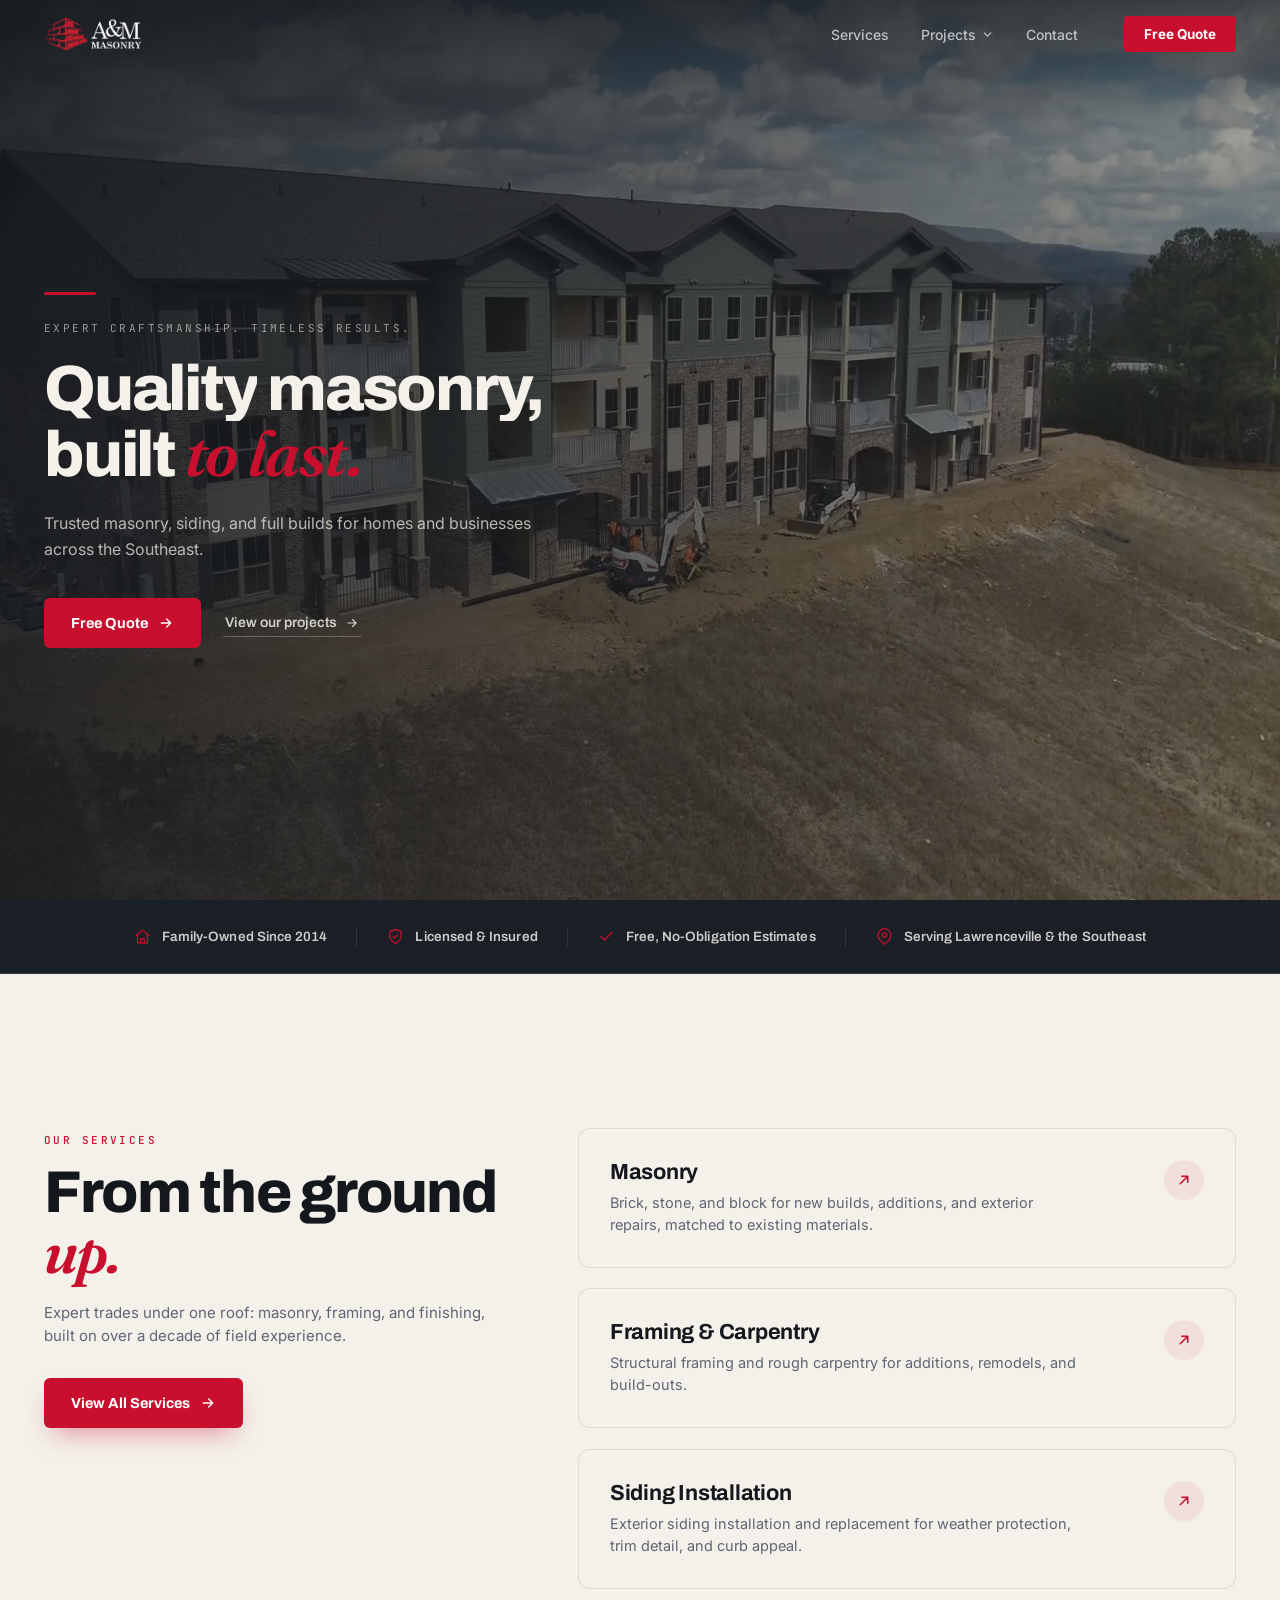
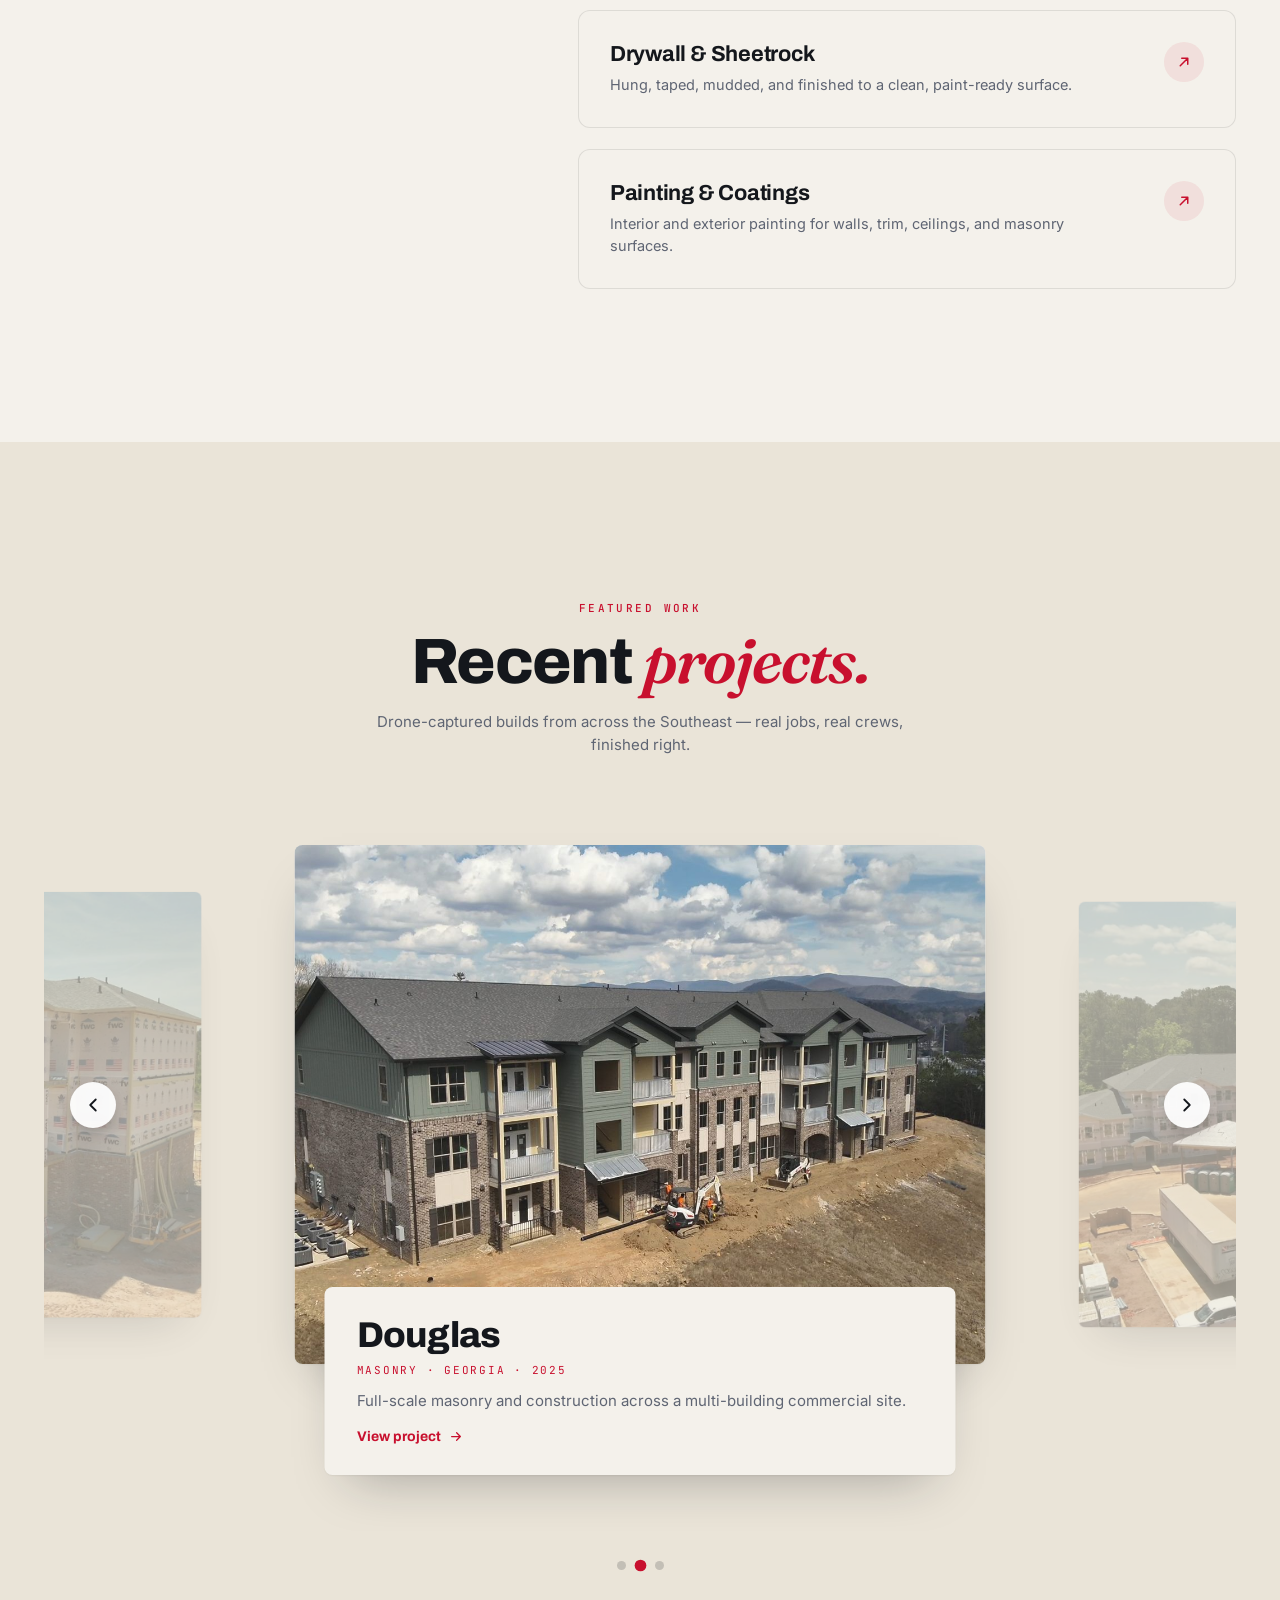
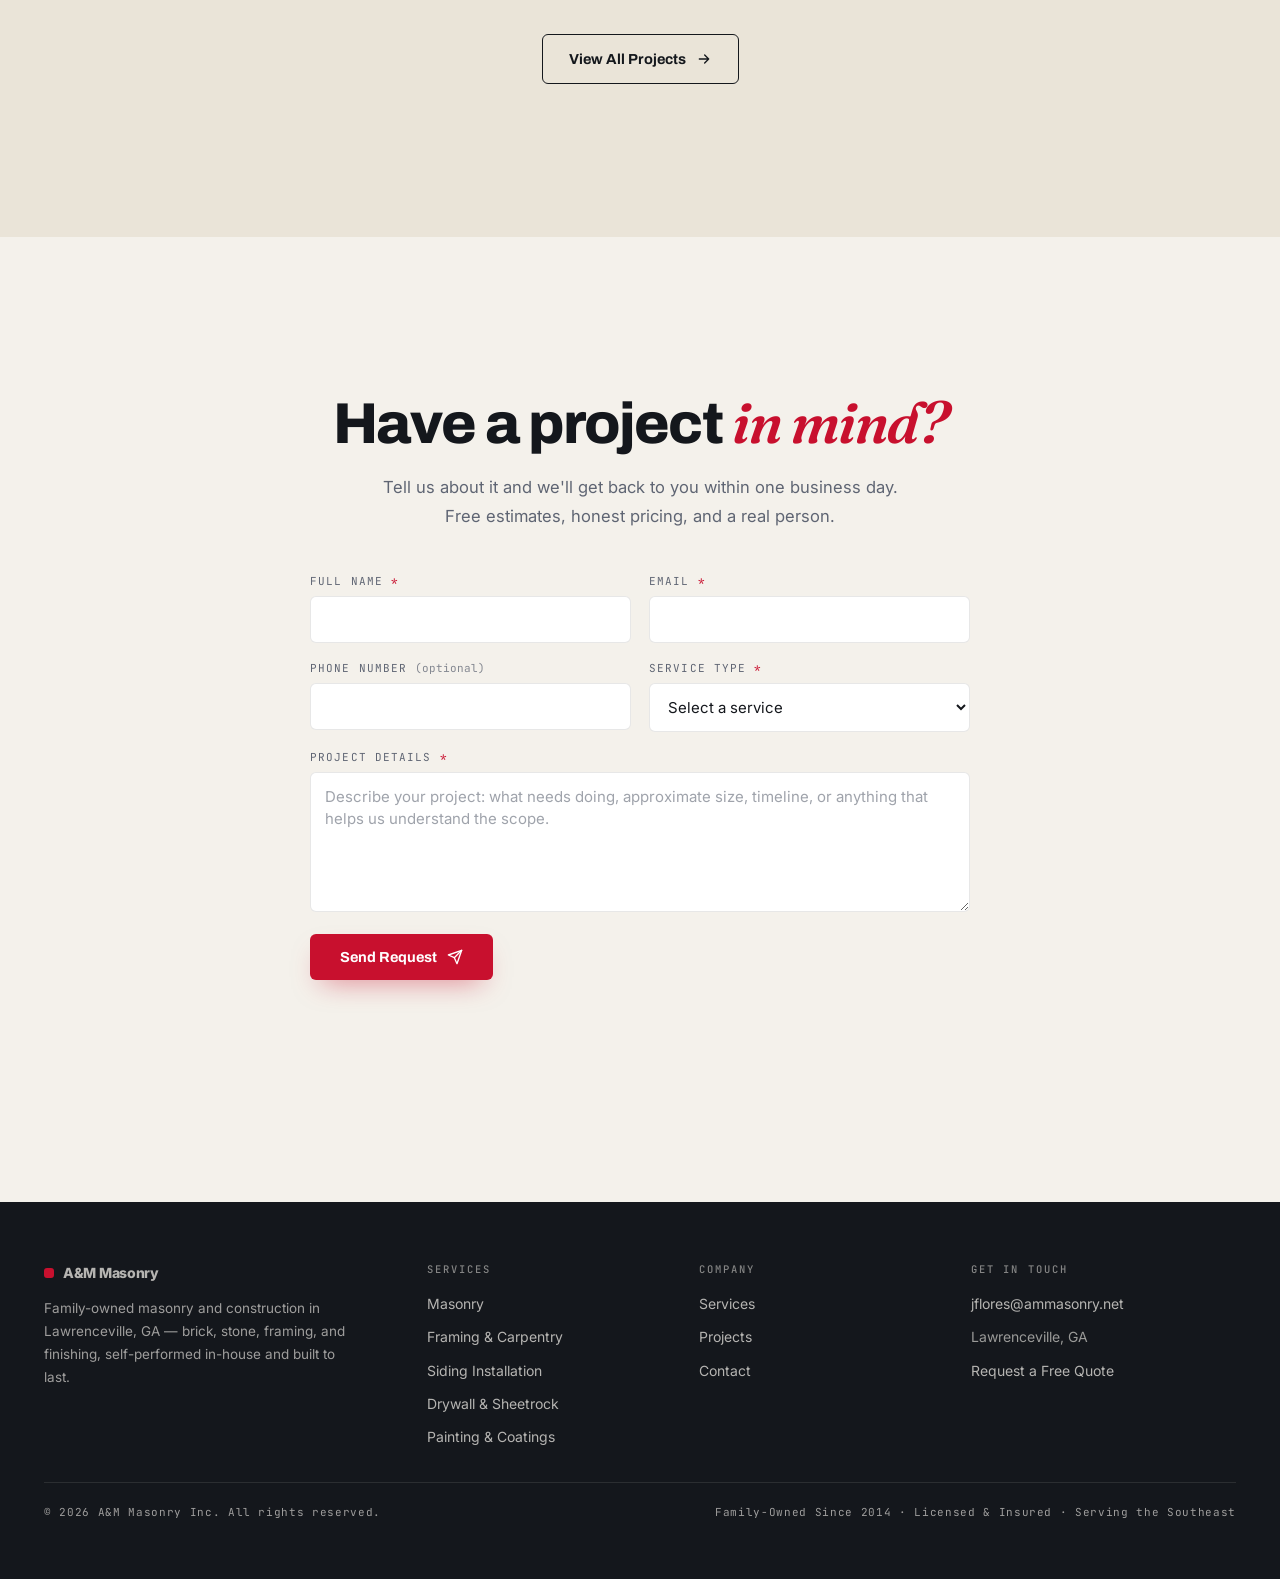
==== commit 510612da: "Quality pass: trust signals, services depth, a11y, 404 page, and effects Conversion & trust: - Add "" ====
--- a/website/index.html
+++ b/website/index.html
@@ -80,6 +80,7 @@
 <link rel="stylesheet" href="homepage.css" />
 </head>
 <body>
+<a class="skip-link" href="#main">Skip to content</a>
 
 <!-- INTRO SPLASH (homepage only; armed once per session by the head gate) -->
 <div class="am-intro" aria-hidden="true">
@@ -113,14 +114,18 @@
         </div>
       </div>
       <a href="/contact">Contact</a>
-    </div>
+      <div class="nav-mobile-cta">
+        <a href="/contact" class="btn btn--primary">Free Quote</a>
+      </div>
+    </div>
+    <a href="/contact" class="nav-cta">Free Quote</a>
     <button class="nav-toggle" aria-label="Open menu" aria-expanded="false" aria-controls="nav-links" type="button">
       <span class="nav-toggle-bars"><span></span><span></span><span></span></span>
     </button>
   </div>
 </nav>
 
-<main>
+<main id="main" tabindex="-1">
 
 <!-- HERO -->
 <section class="hero" id="top">
@@ -150,8 +155,29 @@
   </div>
 </section>
 
-<!-- ABOUT (Who We Are) section removed for now — hero flows straight into Services -->
-
+<!-- TRUST STRIP — credibility facts surfaced from the business profile -->
+<section class="trust-strip" aria-label="Why choose A&amp;M Masonry">
+  <div class="wrap">
+    <div class="trust-strip-inner">
+      <span class="trust-item">
+        <svg viewBox="0 0 24 24" width="17" height="17" fill="none" stroke="currentColor" stroke-width="1.8" stroke-linecap="round" stroke-linejoin="round" aria-hidden="true"><path d="M3 10.5 12 3l9 7.5"/><path d="M5 9.5V21h14V9.5"/><path d="M9.5 21v-6h5v6"/></svg>
+        Family-Owned Since 2014
+      </span>
+      <span class="trust-item">
+        <svg viewBox="0 0 24 24" width="17" height="17" fill="none" stroke="currentColor" stroke-width="1.8" stroke-linecap="round" stroke-linejoin="round" aria-hidden="true"><path d="M12 2 4 5v6c0 5 3.4 8.5 8 11 4.6-2.5 8-6 8-11V5l-8-3z"/><path d="m9 12 2 2 4-4"/></svg>
+        Licensed &amp; Insured
+      </span>
+      <span class="trust-item">
+        <svg viewBox="0 0 24 24" width="17" height="17" fill="none" stroke="currentColor" stroke-width="1.8" stroke-linecap="round" stroke-linejoin="round" aria-hidden="true"><path d="M20 6 9 17l-5-5"/></svg>
+        Free, No-Obligation Estimates
+      </span>
+      <span class="trust-item">
+        <svg viewBox="0 0 24 24" width="17" height="17" fill="none" stroke="currentColor" stroke-width="1.8" stroke-linecap="round" stroke-linejoin="round" aria-hidden="true"><path d="M21 10c0 7-9 13-9 13s-9-6-9-13a9 9 0 0 1 18 0z"/><circle cx="12" cy="10" r="3"/></svg>
+        Serving Lawrenceville &amp; the Southeast
+      </span>
+    </div>
+  </div>
+</section>
 
 <!-- SERVICES -->
 <section class="section svc" id="services">
@@ -243,8 +269,7 @@
             <div class="cz-cap">
               <h3 class="cz-title">West Pine</h3>
               <span class="cz-tag">Stone &amp; block · Buford, GA</span>
-              <!-- PLACEHOLDER: project description pending from client -->
-              <p class="cz-desc">Project write-up coming soon.</p>
+              <p class="cz-desc">Stone and CMU block masonry on a large residential property, captured by drone.</p>
               <a class="cz-link" href="/projects#west-pine">View project
                 <svg viewBox="0 0 24 24" width="15" height="15" fill="none" stroke="currentColor" stroke-width="2" stroke-linecap="round" stroke-linejoin="round" aria-hidden="true"><path d="M5 12h14M13 6l6 6-6 6"/></svg>
               </a>
@@ -258,8 +283,7 @@
             <div class="cz-cap">
               <h3 class="cz-title">Douglas</h3>
               <span class="cz-tag">Masonry · Georgia · 2025</span>
-              <!-- PLACEHOLDER: project description pending from client -->
-              <p class="cz-desc">Project write-up coming soon.</p>
+              <p class="cz-desc">Full-scale masonry and construction across a multi-building commercial site.</p>
               <a class="cz-link" href="/projects#douglas">View project
                 <svg viewBox="0 0 24 24" width="15" height="15" fill="none" stroke="currentColor" stroke-width="2" stroke-linecap="round" stroke-linejoin="round" aria-hidden="true"><path d="M5 12h14M13 6l6 6-6 6"/></svg>
               </a>
@@ -273,8 +297,7 @@
             <div class="cz-cap">
               <h3 class="cz-title">West Point</h3>
               <span class="cz-tag">Brick masonry · Lawrenceville, GA · 2024</span>
-              <!-- PLACEHOLDER: project description pending from client -->
-              <p class="cz-desc">Project write-up coming soon.</p>
+              <p class="cz-desc">Full exterior brick installation on a commercial property in Gwinnett County.</p>
               <a class="cz-link" href="/projects#west-point">View project
                 <svg viewBox="0 0 24 24" width="15" height="15" fill="none" stroke="currentColor" stroke-width="2" stroke-linecap="round" stroke-linejoin="round" aria-hidden="true"><path d="M5 12h14M13 6l6 6-6 6"/></svg>
               </a>
@@ -329,8 +352,8 @@
 
         <div class="form-row">
           <div class="form-field">
-            <label for="phone">Phone Number <span class="req">*</span></label>
-            <input type="tel" id="phone" name="phone" required />
+            <label for="phone">Phone Number <span class="opt">(optional)</span></label>
+            <input type="tel" id="phone" name="phone" autocomplete="tel" />
           </div>
           <div class="form-field">
             <label for="service">Service Type <span class="req">*</span></label>
@@ -367,17 +390,41 @@
 <!-- FOOTER -->
 <footer class="site-footer">
   <div class="wrap">
-    <div class="sf-top">
-      <a href="/" class="sf-brand"><span class="sf-dot"></span>A&amp;M Masonry</a>
-      <nav class="sf-nav" aria-label="Footer">
-        <a href="/services">Services</a>
-        <a href="/projects">Projects</a>
-        <a href="/contact">Contact</a>
-      </nav>
+    <div class="sf-cols">
+      <div class="sf-col sf-col-brand">
+        <a href="/" class="sf-brand"><span class="sf-dot"></span>A&amp;M Masonry</a>
+        <p class="sf-blurb">Family-owned masonry and construction in Lawrenceville, GA — brick, stone, framing, and finishing, self-performed in-house and built to last.</p>
+      </div>
+      <div class="sf-col">
+        <h4>Services</h4>
+        <ul>
+          <li><a href="/services#masonry">Masonry</a></li>
+          <li><a href="/services#framing">Framing &amp; Carpentry</a></li>
+          <li><a href="/services#siding">Siding Installation</a></li>
+          <li><a href="/services#drywall">Drywall &amp; Sheetrock</a></li>
+          <li><a href="/services#painting">Painting &amp; Coatings</a></li>
+        </ul>
+      </div>
+      <div class="sf-col">
+        <h4>Company</h4>
+        <ul>
+          <li><a href="/services">Services</a></li>
+          <li><a href="/projects">Projects</a></li>
+          <li><a href="/contact">Contact</a></li>
+        </ul>
+      </div>
+      <div class="sf-col">
+        <h4>Get in Touch</h4>
+        <ul>
+          <li><a href="mailto:jflores@ammasonry.net">jflores@ammasonry.net</a></li>
+          <li><span class="sf-static">Lawrenceville, GA</span></li>
+          <li><a href="/contact">Request a Free Quote</a></li>
+        </ul>
+      </div>
     </div>
     <div class="sf-base">
-      <span>© <span data-year></span> A&amp;M Masonry Inc. All rights reserved.</span>
-      <span class="sf-meta"><a href="mailto:jflores@ammasonry.net">jflores@ammasonry.net</a> · Lawrenceville, GA</span>
+      <span>&copy; <span data-year></span> A&amp;M Masonry Inc. All rights reserved.</span>
+      <span class="sf-meta">Family-Owned Since 2014 · Licensed &amp; Insured · Serving the Southeast</span>
     </div>
   </div>
 </footer>
--- a/website/homepage.css
+++ b/website/homepage.css
@@ -118,12 +118,21 @@
 .nav-brand .nav-logo { height: 34px; width: auto; display: block; }
 .nav-brand .nav-logo-dark { display: none; }
 .nav-links { display: flex; align-items: center; justify-content: flex-end; gap: 4px; flex: 1; }
-.nav-links > a { padding: 8px 14px; border-radius: 4px; font-size: 14px; font-weight: 500; color: rgba(255,255,255,0.68); transition: color .2s; }
+.nav-links > a { position: relative; padding: 8px 14px; border-radius: 4px; font-size: 14px; font-weight: 500; color: rgba(255,255,255,0.68); transition: color .2s; }
 .nav-links > a:hover { color: #fff; }
+/* Crimson underline animates in left→right on hover */
+.nav-links > a::after, .nav-dd-toggle::after {
+  content: ""; position: absolute; left: 14px; right: 14px; bottom: 1px; height: 2px;
+  background: var(--crimson); border-radius: 1px;
+  transform: scaleX(0); transform-origin: left center;
+  transition: transform .28s cubic-bezier(.4,0,.2,1);
+}
+.nav-links > a:hover::after, .nav-dd-toggle:hover::after { transform: scaleX(1); }
+@media (prefers-reduced-motion: reduce) { .nav-links > a::after, .nav-dd-toggle::after { transition: none; } }
 
 /* Projects dropdown */
 .nav-dd { position: relative; }
-.nav-dd-toggle { display: inline-flex; align-items: center; gap: 5px; padding: 8px 14px; border-radius: 4px; font-family: var(--body); font-size: 14px; font-weight: 500; color: rgba(255,255,255,0.68); cursor: pointer; transition: color .2s; }
+.nav-dd-toggle { position: relative; display: inline-flex; align-items: center; gap: 5px; padding: 8px 14px; border-radius: 4px; font-family: var(--body); font-size: 14px; font-weight: 500; color: rgba(255,255,255,0.68); cursor: pointer; transition: color .2s; }
 .nav-dd-toggle:hover { color: #fff; }
 .nav-dd-caret { transition: transform .25s ease; }
 .nav-dd-menu {
@@ -143,8 +152,9 @@
   .nav-dd:hover .nav-dd-menu { opacity: 1; visibility: visible; pointer-events: auto; transform: translateY(0); }
   .nav-dd:hover .nav-dd-caret { transform: rotate(180deg); }
 }
-.nav-cta { padding: 10px 20px; border-radius: 4px; background: var(--crimson); color: #fff; font-weight: 700; font-size: 13.5px; transition: background .2s, opacity .2s; flex-shrink: 0; }
-.nav-cta:hover { background: var(--crimson-deep); }
+.nav-cta { padding: 10px 20px; border-radius: 4px; background: var(--crimson); color: #fff; font-weight: 700; font-size: 13.5px; transition: background .2s ease, opacity .2s ease, transform .2s ease, box-shadow .2s ease; flex-shrink: 0; }
+.nav-cta:hover { background: var(--crimson-deep); transform: translateY(-1px); box-shadow: 0 8px 20px -8px rgba(200,16,46,0.6); }
+@media (prefers-reduced-motion: reduce) { .nav-cta:hover { transform: none; } }
 
 .nav-toggle { display: none; width: 40px; height: 40px; border: 0; background: transparent; padding: 0; cursor: pointer; color: #fff; flex-shrink: 0; }
 .nav-toggle-bars { position: relative; display: block; width: 22px; height: 16px; margin: 0 auto; }
@@ -161,7 +171,7 @@
 
 @media (max-width: 760px) {
   .nav-inner { gap: 12px; }
-  .nav-toggle { display: block; }
+  .nav-toggle { display: block; margin-left: auto; }
   .nav-cta { margin-left: auto; padding: 8px 14px; font-size: 12.5px; }
   body.nav-open .nav-cta { opacity: 0; pointer-events: none; }
   /* backdrop-filter makes .nav a containing block for fixed children,
@@ -195,6 +205,7 @@
     border-bottom: 1px solid rgba(255,255,255,0.08);
     border-radius: 0;
   }
+  .nav-links > a::after, .nav-dd-toggle::after { display: none; }
   .nav-dd { width: 100%; }
   .nav-dd-toggle { width: 100%; justify-content: space-between; }
   .nav-dd-menu {
@@ -429,6 +440,7 @@
 .close-form .form-field--full { margin-bottom: 18px; }
 .close-form label { font-family: var(--mono); font-size: 11px; letter-spacing: .1em; text-transform: uppercase; color: var(--muted); }
 .close-form .req { color: var(--crimson); }
+.close-form label .opt { text-transform: none; letter-spacing: 0; color: var(--muted); opacity: .75; font-weight: 400; }
 .close-form input, .close-form select, .close-form textarea { font-family: var(--body); font-size: 15px; color: var(--ink); width: 100%; background: #fff; border: 1px solid var(--line); border-radius: 6px; padding: 13px 14px; transition: border-color .2s ease, box-shadow .2s ease; }
 .close-form input::placeholder, .close-form textarea::placeholder { color: rgba(95,101,115,0.6); }
 .close-form input:focus, .close-form select:focus, .close-form textarea:focus { outline: none; border-color: var(--crimson); box-shadow: 0 0 0 3px rgba(200,16,46,0.12); }
@@ -477,3 +489,91 @@
 /* ── KEYFRAMES ───────────────────────────────────────────── */
 @keyframes rise { from { transform: translateY(110%); } to { transform: translateY(0); } }
 @keyframes fadeUp { from { opacity: 0; transform: translateY(18px); } to { opacity: 1; transform: translateY(0); } }
+
+/* ── Mobile polish (touch targets + iOS input zoom) ──────── */
+@media (max-width: 760px) {
+  /* 16px fields stop iOS Safari from zooming in on focus */
+  .close-form input, .close-form select, .close-form textarea { font-size: 16px; }
+  /* enlarge the dot tap area with a transparent border so the visible dot
+     stays a small circle (background clipped to padding-box, not squared off) */
+  .cz-dot { box-sizing: content-box; border: 13px solid transparent; background-clip: padding-box; }
+  .cz-dots { gap: 0; }
+  /* roomier footer links + a 44px nav toggle */
+  .sf-nav a { padding: 6px 0; }
+  .nav-toggle { width: 44px; height: 44px; }
+}
+
+/* ── ACCESSIBILITY: skip link + keyboard focus ───────────── */
+.skip-link {
+  position: absolute; left: 12px; top: -64px; z-index: 2000;
+  background: var(--crimson); color: #fff; padding: 11px 18px; border-radius: 6px;
+  font-family: var(--display); font-weight: 700; font-size: 14px;
+  transition: top .2s ease;
+}
+.skip-link:focus { top: 12px; outline: none; }
+a:focus-visible,
+button:focus-visible,
+[tabindex]:focus-visible {
+  outline: 2px solid var(--crimson);
+  outline-offset: 3px;
+  border-radius: 4px;
+}
+/* nav rides the dark hero/scrolled bar: a light ring reads better there */
+.nav a:focus-visible,
+.nav button:focus-visible { outline-color: #fff; }
+@media (prefers-reduced-motion: reduce) { html { scroll-behavior: auto; } }
+
+/* ── TRUST STRIP (directly under hero) ───────────────────────
+   Surfaces credibility facts that previously lived only in the JSON-LD. */
+.trust-strip { background: var(--ink-2); border-bottom: 1px solid var(--line-d); }
+.trust-strip-inner {
+  display: flex; flex-wrap: wrap; justify-content: center; align-items: center;
+  gap: 6px 0; padding: 22px 0;
+}
+.trust-item {
+  display: inline-flex; align-items: center; gap: 11px;
+  padding: 6px 30px; position: relative;
+  font-family: var(--display); font-weight: 600; font-size: 13.5px; letter-spacing: .005em;
+  color: rgba(244,241,235,0.82); white-space: nowrap;
+}
+.trust-item:not(:last-child)::after {
+  content: ""; position: absolute; right: 0; top: 50%; transform: translateY(-50%);
+  width: 1px; height: 20px; background: var(--line-d);
+}
+.trust-item svg { color: var(--crimson); flex-shrink: 0; }
+@media (max-width: 760px) {
+  .trust-item { padding: 6px 16px; font-size: 12.5px; }
+  .trust-item:not(:last-child)::after { display: none; }
+  .trust-strip-inner { gap: 12px 0; padding: 18px 0; }
+}
+
+/* ── EXPANDED FOOTER (shared markup with inner pages) ──────── */
+.sf-cols {
+  display: grid;
+  grid-template-columns: 1.5fr 1fr 1fr 1.2fr;
+  gap: clamp(32px, 4vw, 56px);
+}
+.sf-col-brand .sf-brand { margin-bottom: 16px; }
+.sf-blurb {
+  font-family: var(--body); font-size: 13.5px; line-height: 1.7;
+  color: var(--muted-d); margin: 0; max-width: 34ch;
+}
+.sf-col h4 {
+  font-family: var(--mono); font-size: 10.5px; letter-spacing: .2em; text-transform: uppercase;
+  color: rgba(244,241,235,0.5); font-weight: 500; margin: 0 0 16px;
+}
+.sf-col ul { list-style: none; margin: 0; padding: 0; display: flex; flex-direction: column; gap: 11px; }
+.sf-col li { line-height: 1.4; }
+.sf-col a, .sf-static {
+  font-family: var(--body); font-size: 14px; color: rgba(244,241,235,0.72);
+  transition: color .2s ease;
+}
+.sf-col a:hover { color: var(--crimson); }
+.sf-static { color: rgba(244,241,235,0.6); }
+@media (max-width: 860px) {
+  .sf-cols { grid-template-columns: 1fr 1fr; gap: 36px 28px; }
+  .sf-col-brand { grid-column: 1 / -1; }
+}
+@media (max-width: 460px) {
+  .sf-cols { grid-template-columns: 1fr; gap: 30px; }
+}
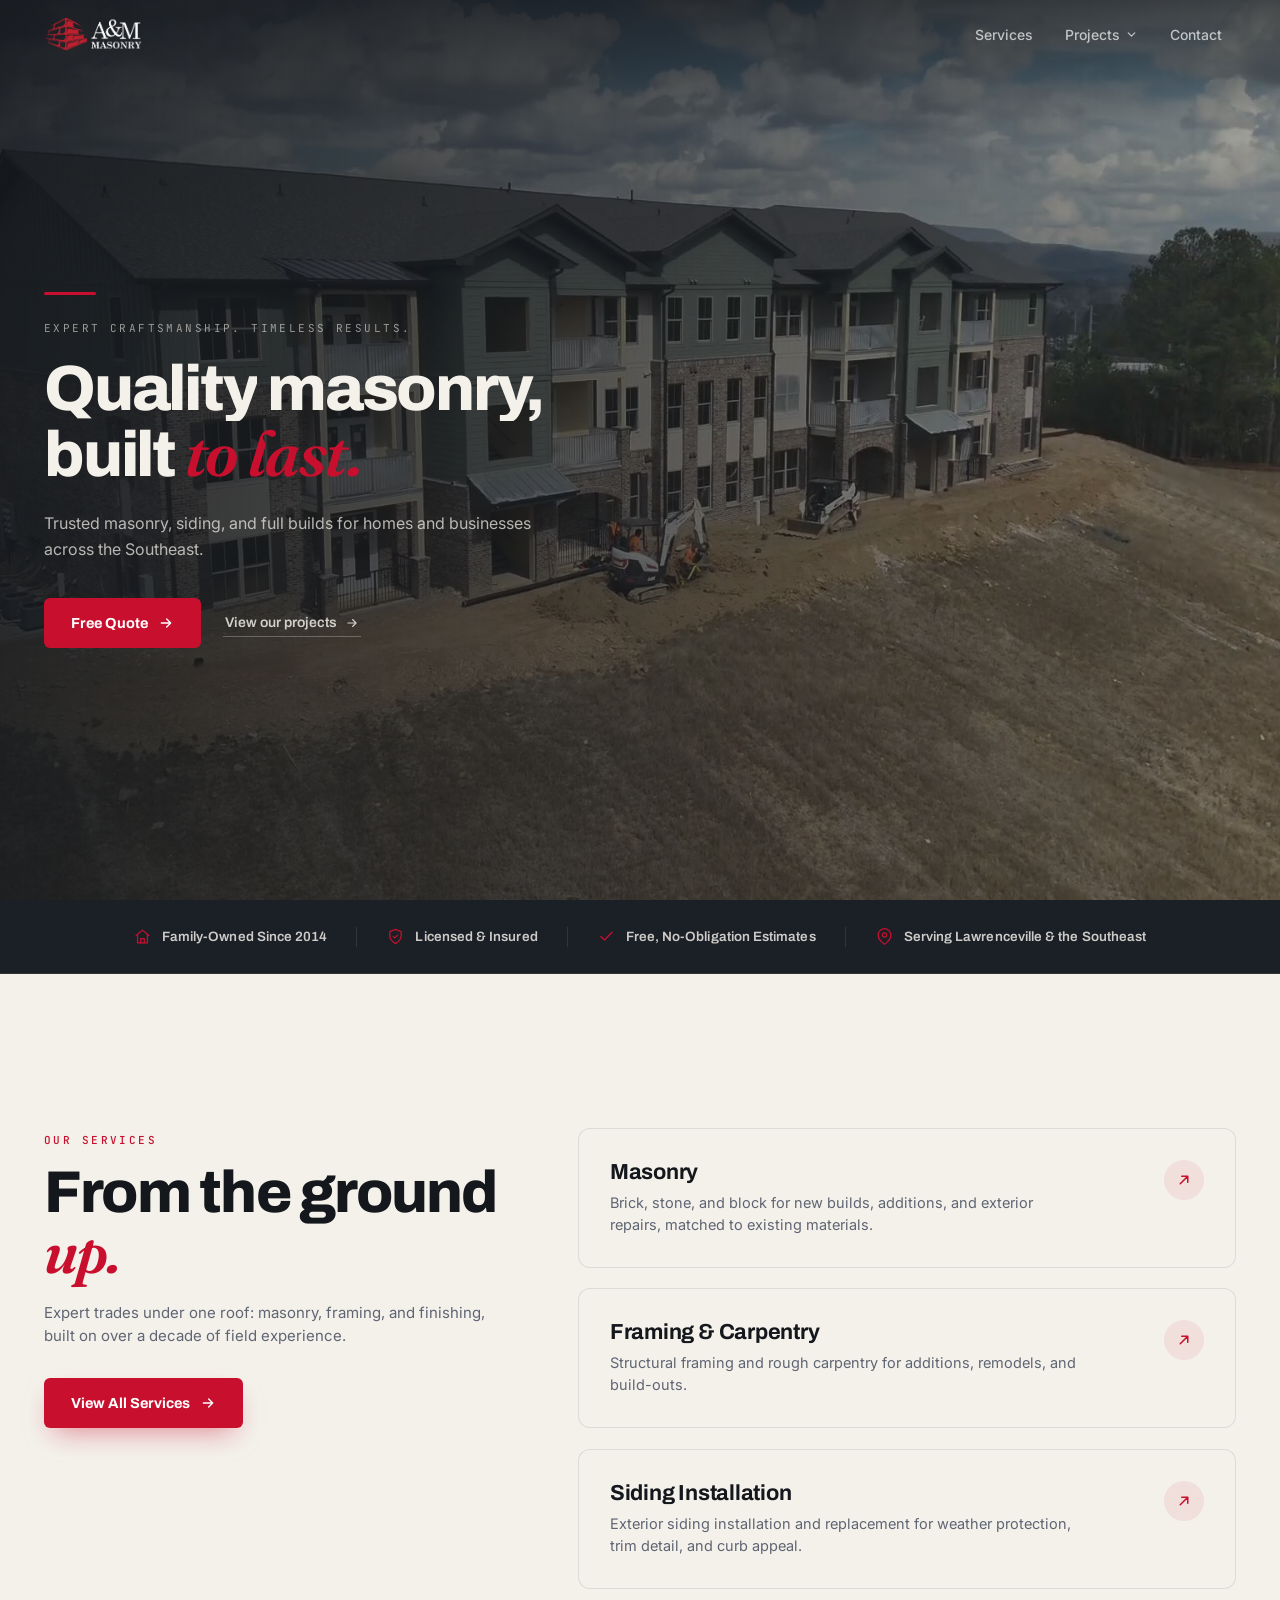
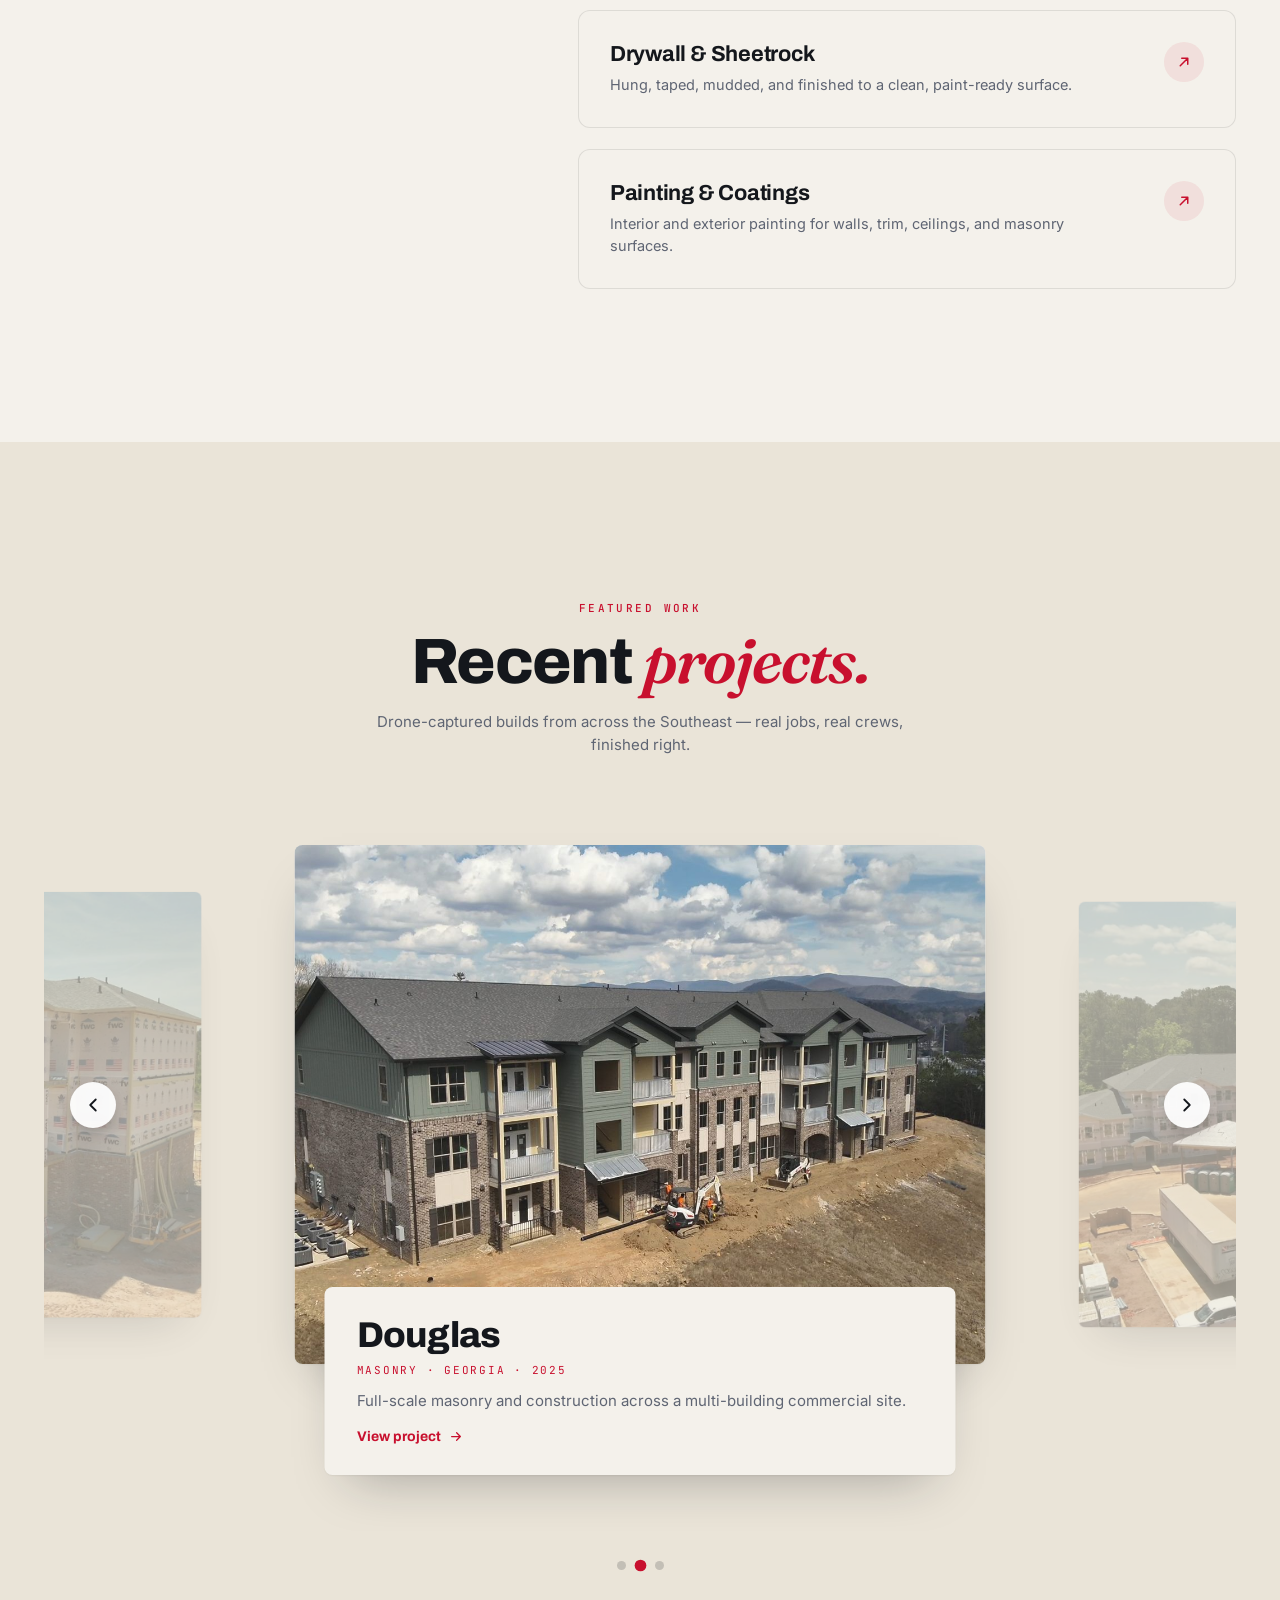
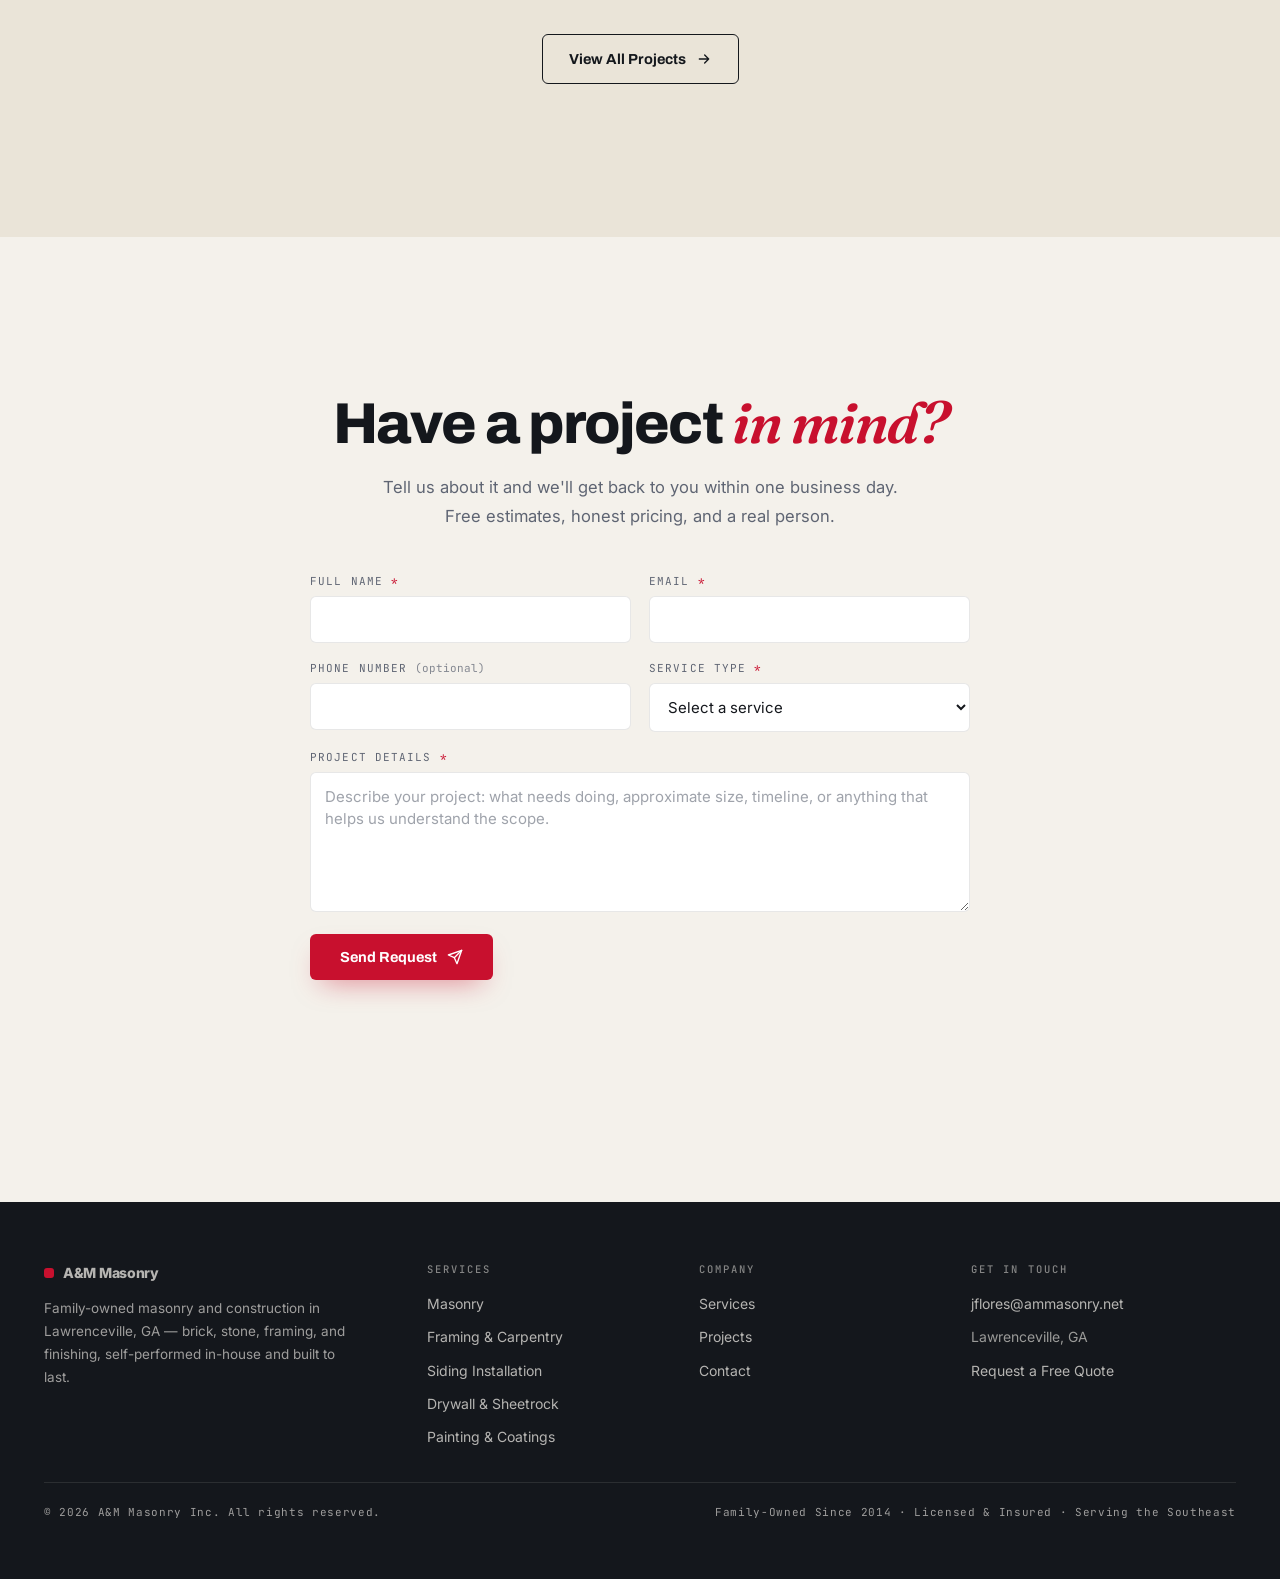
==== commit 4220c6d0: "Remove the "Free Quote" CTA button from the nav bar Drops the persistent nav-bar CTA (.nav-cta / .v2" ====
--- a/website/index.html
+++ b/website/index.html
@@ -116,9 +116,9 @@
       <a href="/contact">Contact</a>
       <div class="nav-mobile-cta">
         <a href="/contact" class="btn btn--primary">Free Quote</a>
-      </div>
-    </div>
-    <a href="/contact" class="nav-cta">Free Quote</a>
+        <a href="mailto:jflores@ammasonry.net" class="nav-mobile-phone">jflores@ammasonry.net</a>
+      </div>
+    </div>
     <button class="nav-toggle" aria-label="Open menu" aria-expanded="false" aria-controls="nav-links" type="button">
       <span class="nav-toggle-bars"><span></span><span></span><span></span></span>
     </button>
--- a/website/homepage.css
+++ b/website/homepage.css
@@ -172,7 +172,7 @@
 @media (max-width: 760px) {
   .nav-inner { gap: 12px; }
   .nav-toggle { display: block; margin-left: auto; }
-  .nav-cta { margin-left: auto; padding: 8px 14px; font-size: 12.5px; }
+  .nav-cta { margin-left: auto; padding: 11px 16px; font-size: 13px; }
   body.nav-open .nav-cta { opacity: 0; pointer-events: none; }
   /* backdrop-filter makes .nav a containing block for fixed children,
      which breaks the fixed menu panel — drop it while the menu is open */
@@ -416,9 +416,9 @@
 .featured-foot { display: flex; justify-content: center; margin-top: clamp(40px,5vw,68px); }
 
 @media (max-width: 760px) {
-  .cz-slide { flex-basis: clamp(250px, 80%, 460px); }
+  .cz-slide { flex-basis: clamp(260px, 84%, 460px); }
   .cz-cap { width: calc(100% - 28px); margin-top: -54px; }
-  .cz-arrow { width: 42px; height: 42px; top: 38%; }
+  .cz-arrow { width: 44px; height: 44px; top: 38%; }
 }
 @media (prefers-reduced-motion: reduce) {
   .cz-track, .cz-slide, .cz-cap, .cz-arrow { transition: none; }
@@ -577,3 +577,13 @@
 @media (max-width: 460px) {
   .sf-cols { grid-template-columns: 1fr; gap: 30px; }
 }
+
+/* ── Mobile vertical rhythm ───────────────────────────────────
+   Desktop section padding floors at ~104px on phones (clamp min),
+   leaving huge gaps. Tighten the whole vertical scale on mobile. */
+@media (max-width: 760px) {
+  .section { padding: clamp(56px, 11vw, 84px) 0; }
+  .close-sec { padding: clamp(56px, 11vw, 84px) 0 clamp(72px, 13vw, 104px); }
+  .featured-head { margin-bottom: clamp(32px, 7vw, 46px); }
+  .svc-layout { gap: clamp(34px, 7vw, 48px); }
+}
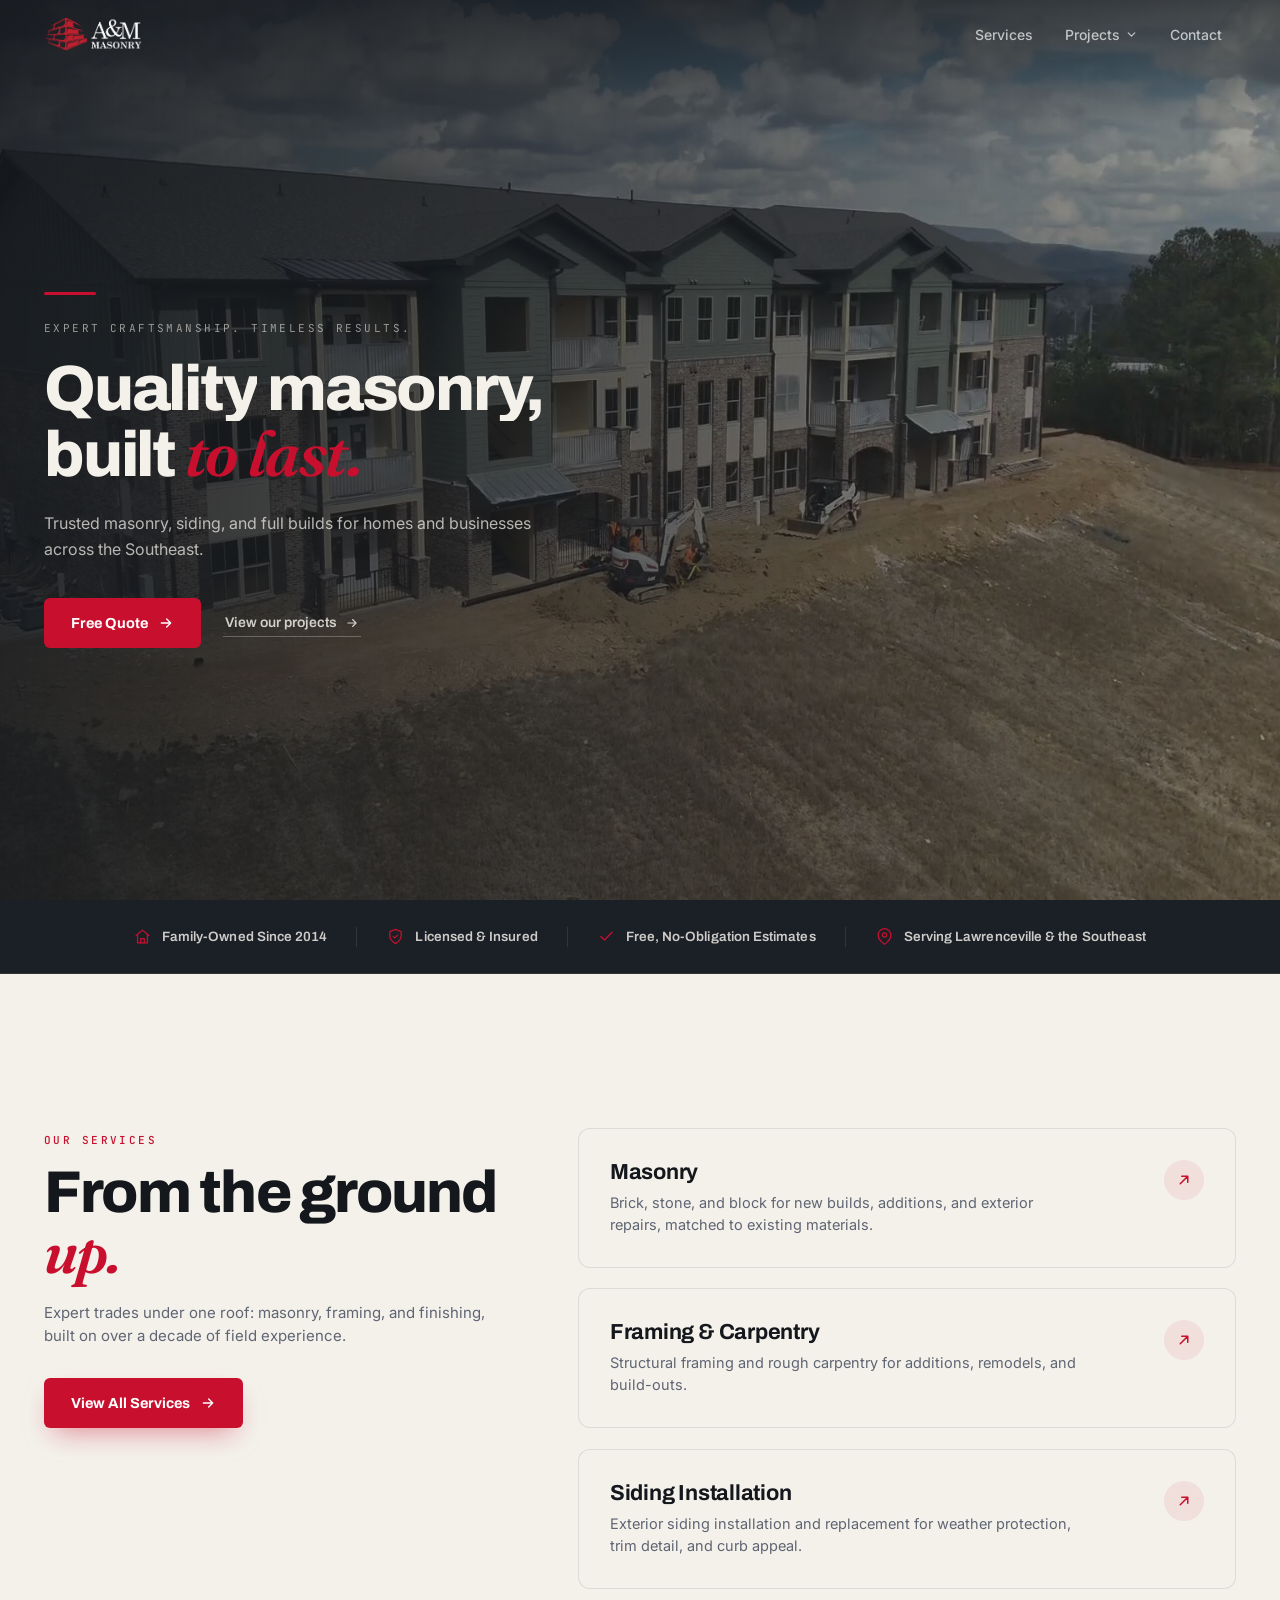
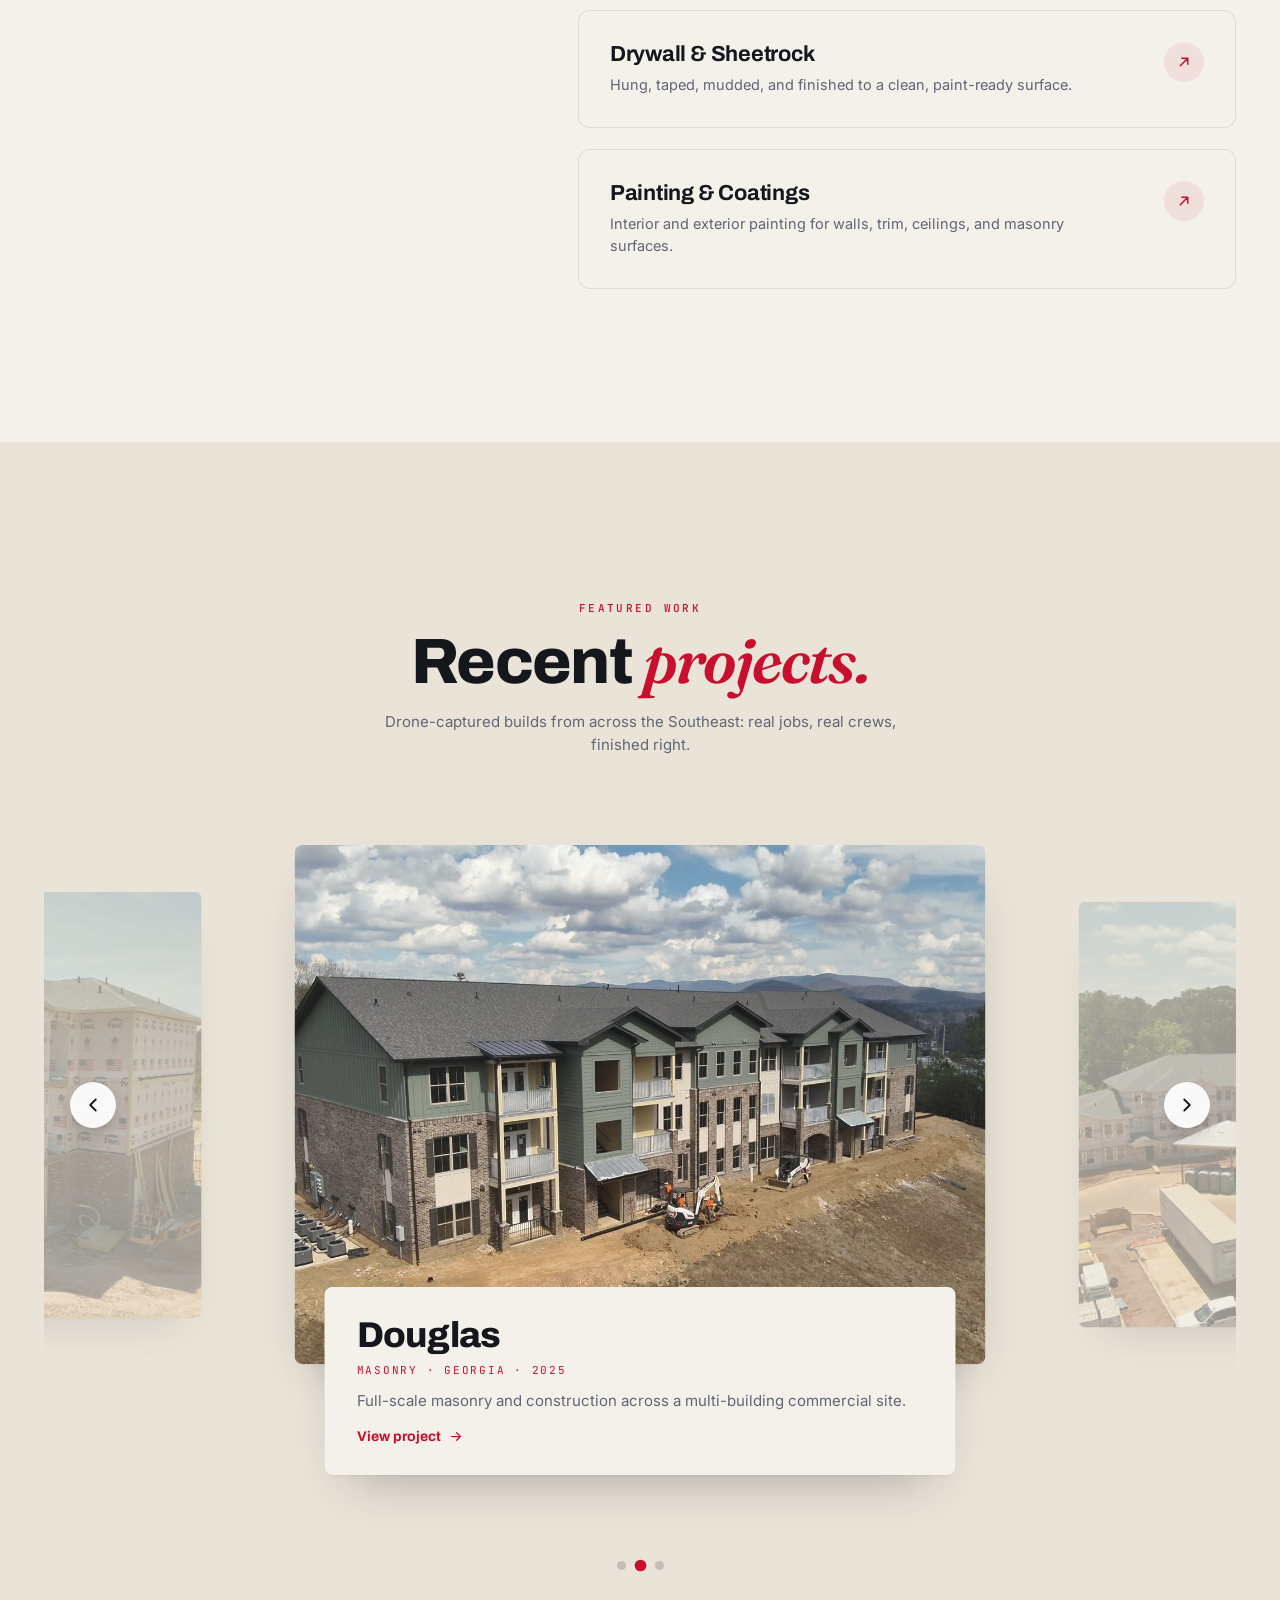
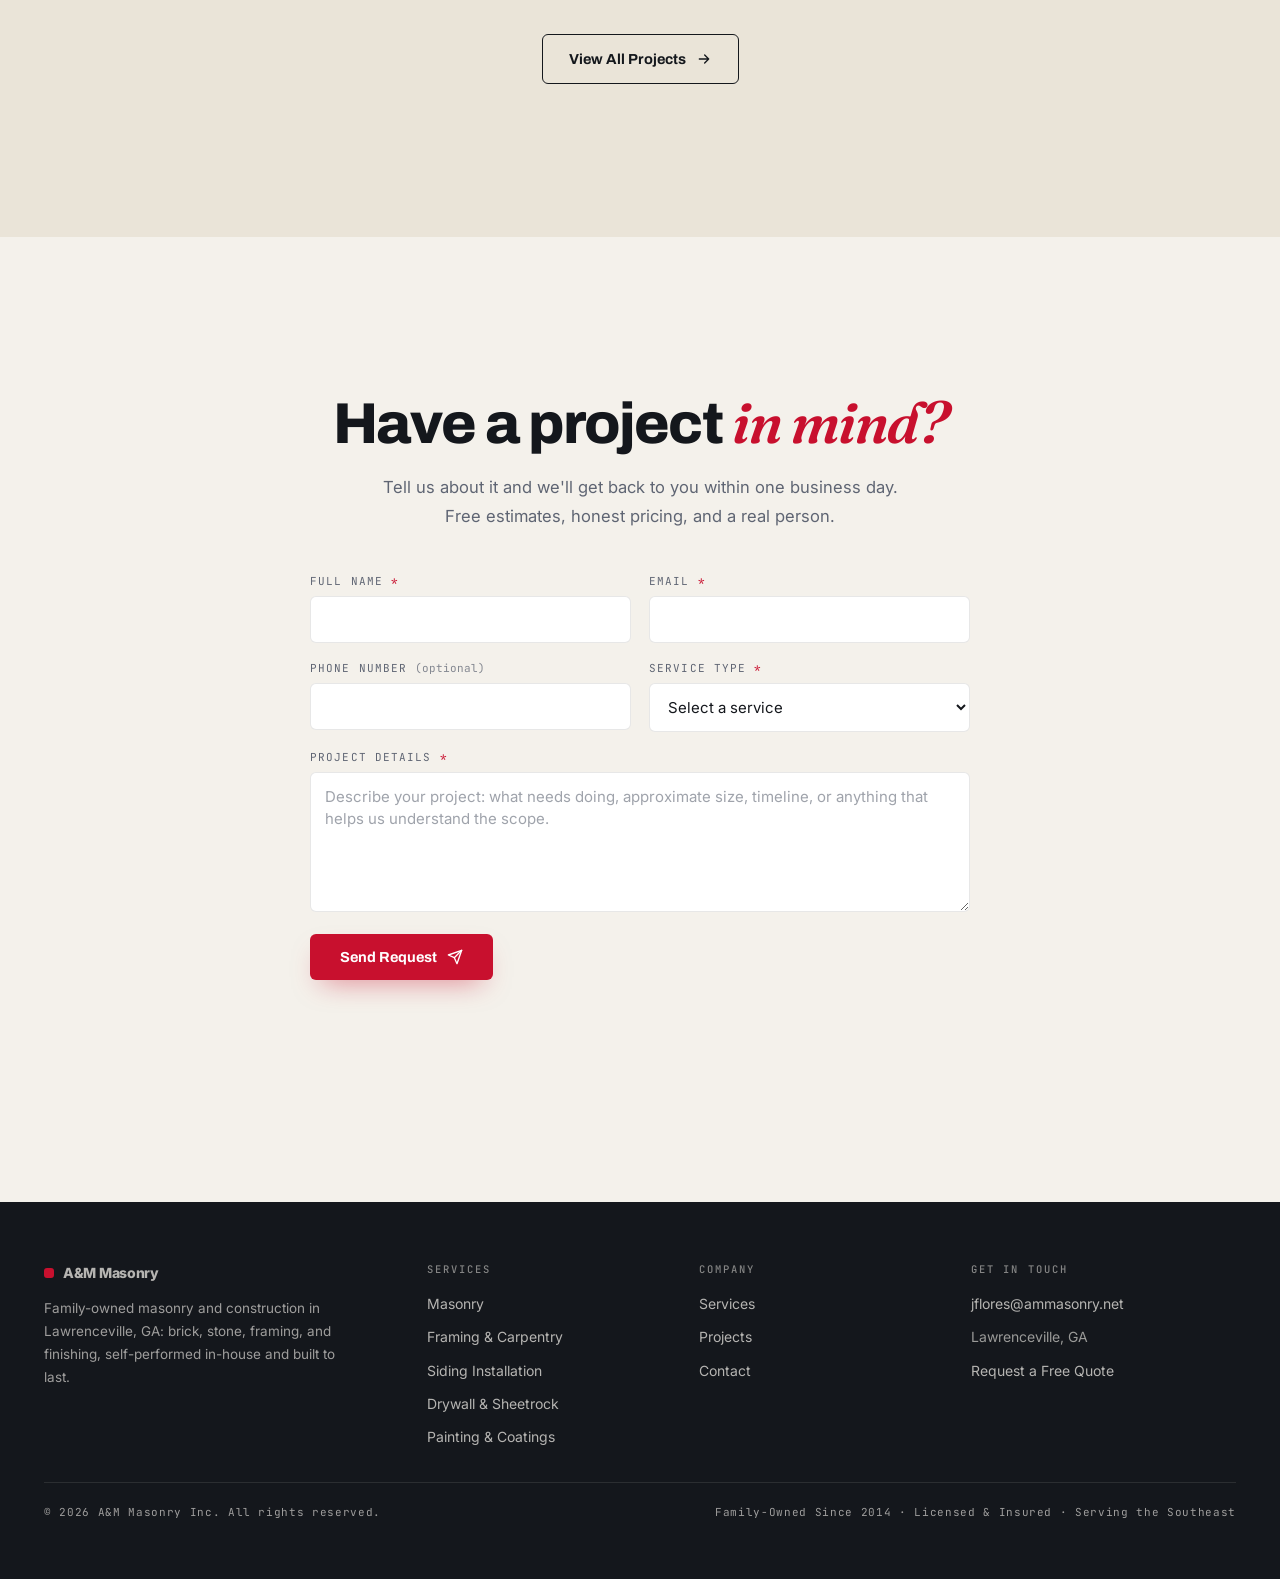
==== commit cd0fc017: "Remove all em dashes from the site Rewrite the 15 user-facing sentences that used an em dash with na" ====
--- a/website/index.html
+++ b/website/index.html
@@ -5,7 +5,7 @@
 <meta name="viewport" content="width=device-width,initial-scale=1" />
 <script>document.documentElement.classList.add('js');</script>
 <script>
-/* Intro splash gate — runs before first paint so a repeat-visit or
+/* Intro splash gate - runs before first paint so a repeat-visit or
    reduced-motion load never flashes the overlay. */
 (function(){
   var d = document.documentElement;
@@ -155,7 +155,7 @@
   </div>
 </section>
 
-<!-- TRUST STRIP — credibility facts surfaced from the business profile -->
+<!-- TRUST STRIP - credibility facts surfaced from the business profile -->
 <section class="trust-strip" aria-label="Why choose A&amp;M Masonry">
   <div class="wrap">
     <div class="trust-strip-inner">
@@ -255,7 +255,7 @@
     <div class="featured-head reveal">
       <span class="eyebrow">Featured Work</span>
       <h2>Recent <span class="accent">projects.</span></h2>
-      <p class="lede">Drone-captured builds from across the Southeast — real jobs, real crews, finished right.</p>
+      <p class="lede">Drone-captured builds from across the Southeast: real jobs, real crews, finished right.</p>
     </div>
 
     <div class="carousel reveal" data-carousel data-start="1">
@@ -393,7 +393,7 @@
     <div class="sf-cols">
       <div class="sf-col sf-col-brand">
         <a href="/" class="sf-brand"><span class="sf-dot"></span>A&amp;M Masonry</a>
-        <p class="sf-blurb">Family-owned masonry and construction in Lawrenceville, GA — brick, stone, framing, and finishing, self-performed in-house and built to last.</p>
+        <p class="sf-blurb">Family-owned masonry and construction in Lawrenceville, GA: brick, stone, framing, and finishing, self-performed in-house and built to last.</p>
       </div>
       <div class="sf-col">
         <h4>Services</h4>
--- a/website/homepage.css
+++ b/website/homepage.css
@@ -1,5 +1,5 @@
 /* ============================================================
-   A&M Masonry — Homepage Stylesheet
+   A&M Masonry - Homepage Stylesheet
    ============================================================ */
 
 :root {
@@ -175,7 +175,7 @@
   .nav-cta { margin-left: auto; padding: 11px 16px; font-size: 13px; }
   body.nav-open .nav-cta { opacity: 0; pointer-events: none; }
   /* backdrop-filter makes .nav a containing block for fixed children,
-     which breaks the fixed menu panel — drop it while the menu is open */
+     which breaks the fixed menu panel - drop it while the menu is open */
   body.nav-open .nav { background: var(--ink); backdrop-filter: none; -webkit-backdrop-filter: none; box-shadow: none; }
   body.nav-open .nav-toggle { color: #fff; }
   body.nav-open .nav-logo-dark { display: none; }
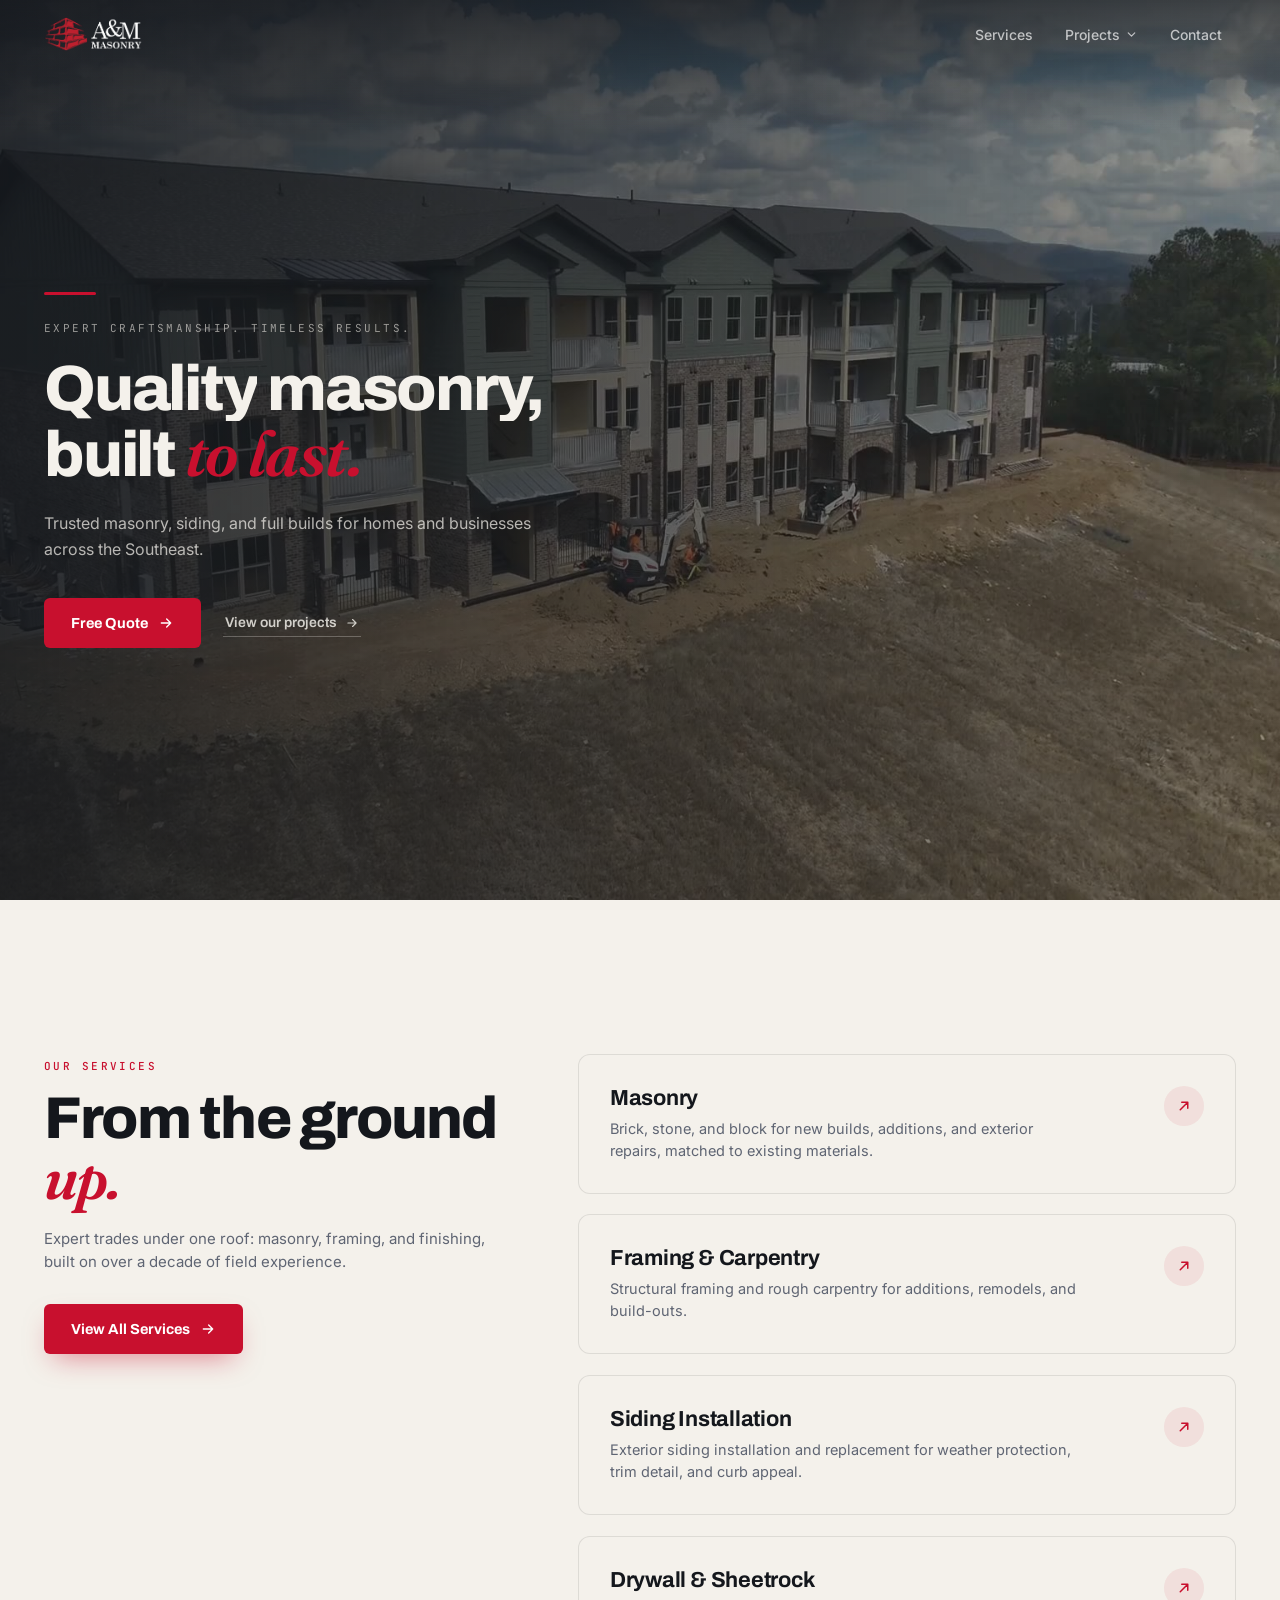
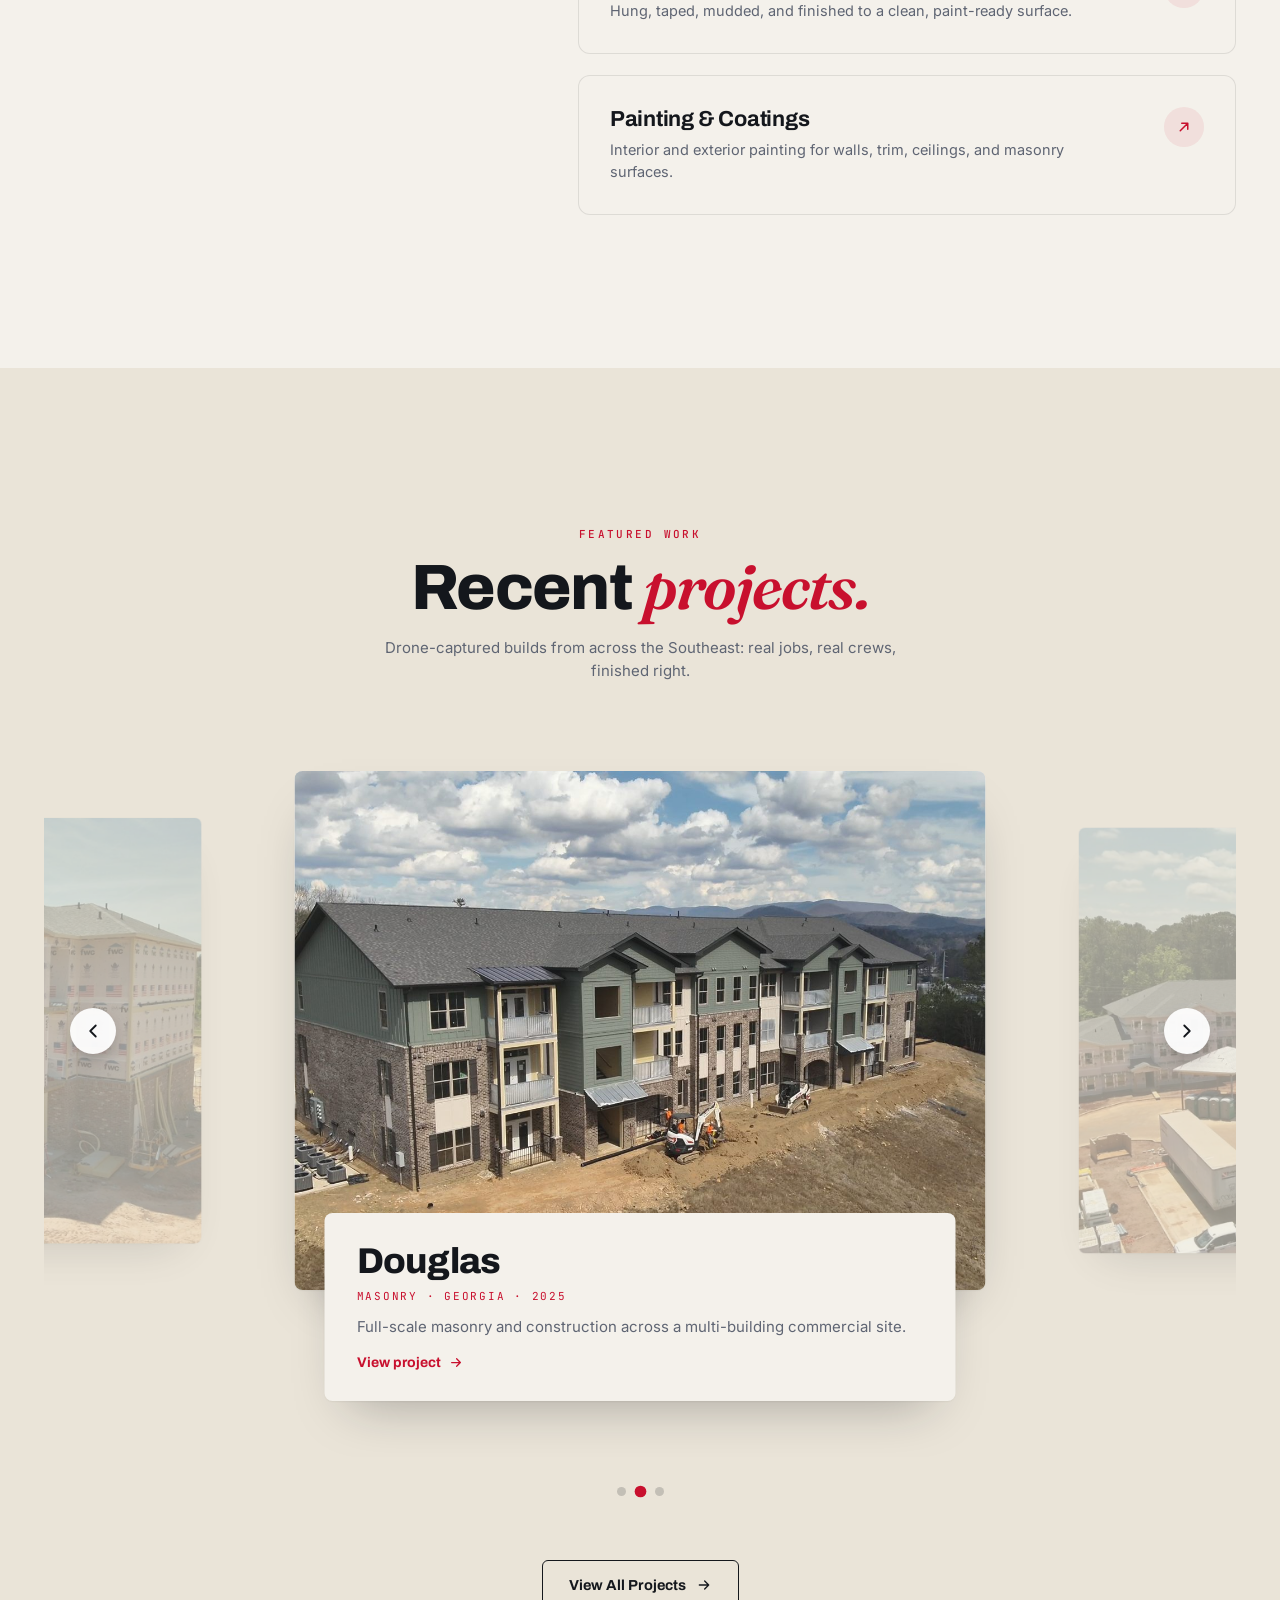
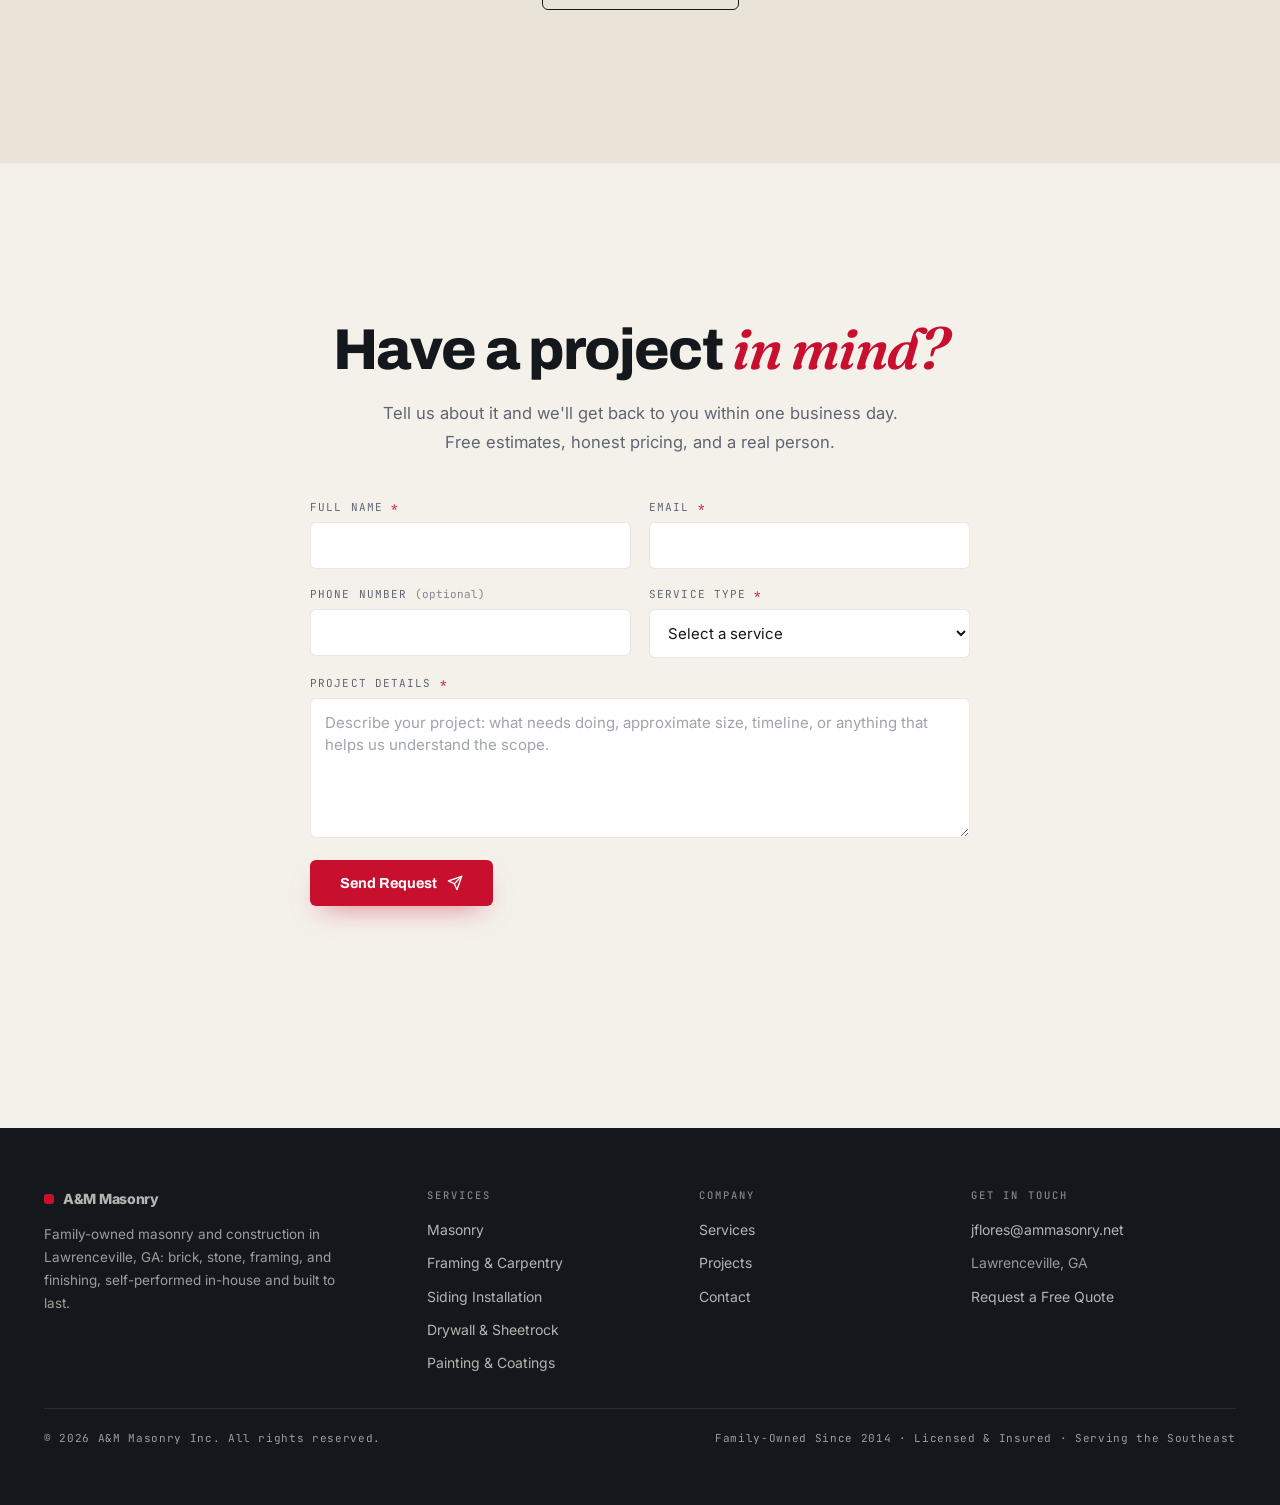
==== commit a179a42b: "Remove the trust strip from the landing page Drops the credibility strip (.trust-strip) that sat bet" ====
--- a/website/index.html
+++ b/website/index.html
@@ -155,30 +155,6 @@
   </div>
 </section>
 
-<!-- TRUST STRIP - credibility facts surfaced from the business profile -->
-<section class="trust-strip" aria-label="Why choose A&amp;M Masonry">
-  <div class="wrap">
-    <div class="trust-strip-inner">
-      <span class="trust-item">
-        <svg viewBox="0 0 24 24" width="17" height="17" fill="none" stroke="currentColor" stroke-width="1.8" stroke-linecap="round" stroke-linejoin="round" aria-hidden="true"><path d="M3 10.5 12 3l9 7.5"/><path d="M5 9.5V21h14V9.5"/><path d="M9.5 21v-6h5v6"/></svg>
-        Family-Owned Since 2014
-      </span>
-      <span class="trust-item">
-        <svg viewBox="0 0 24 24" width="17" height="17" fill="none" stroke="currentColor" stroke-width="1.8" stroke-linecap="round" stroke-linejoin="round" aria-hidden="true"><path d="M12 2 4 5v6c0 5 3.4 8.5 8 11 4.6-2.5 8-6 8-11V5l-8-3z"/><path d="m9 12 2 2 4-4"/></svg>
-        Licensed &amp; Insured
-      </span>
-      <span class="trust-item">
-        <svg viewBox="0 0 24 24" width="17" height="17" fill="none" stroke="currentColor" stroke-width="1.8" stroke-linecap="round" stroke-linejoin="round" aria-hidden="true"><path d="M20 6 9 17l-5-5"/></svg>
-        Free, No-Obligation Estimates
-      </span>
-      <span class="trust-item">
-        <svg viewBox="0 0 24 24" width="17" height="17" fill="none" stroke="currentColor" stroke-width="1.8" stroke-linecap="round" stroke-linejoin="round" aria-hidden="true"><path d="M21 10c0 7-9 13-9 13s-9-6-9-13a9 9 0 0 1 18 0z"/><circle cx="12" cy="10" r="3"/></svg>
-        Serving Lawrenceville &amp; the Southeast
-      </span>
-    </div>
-  </div>
-</section>
-
 <!-- SERVICES -->
 <section class="section svc" id="services">
   <div class="wrap">
